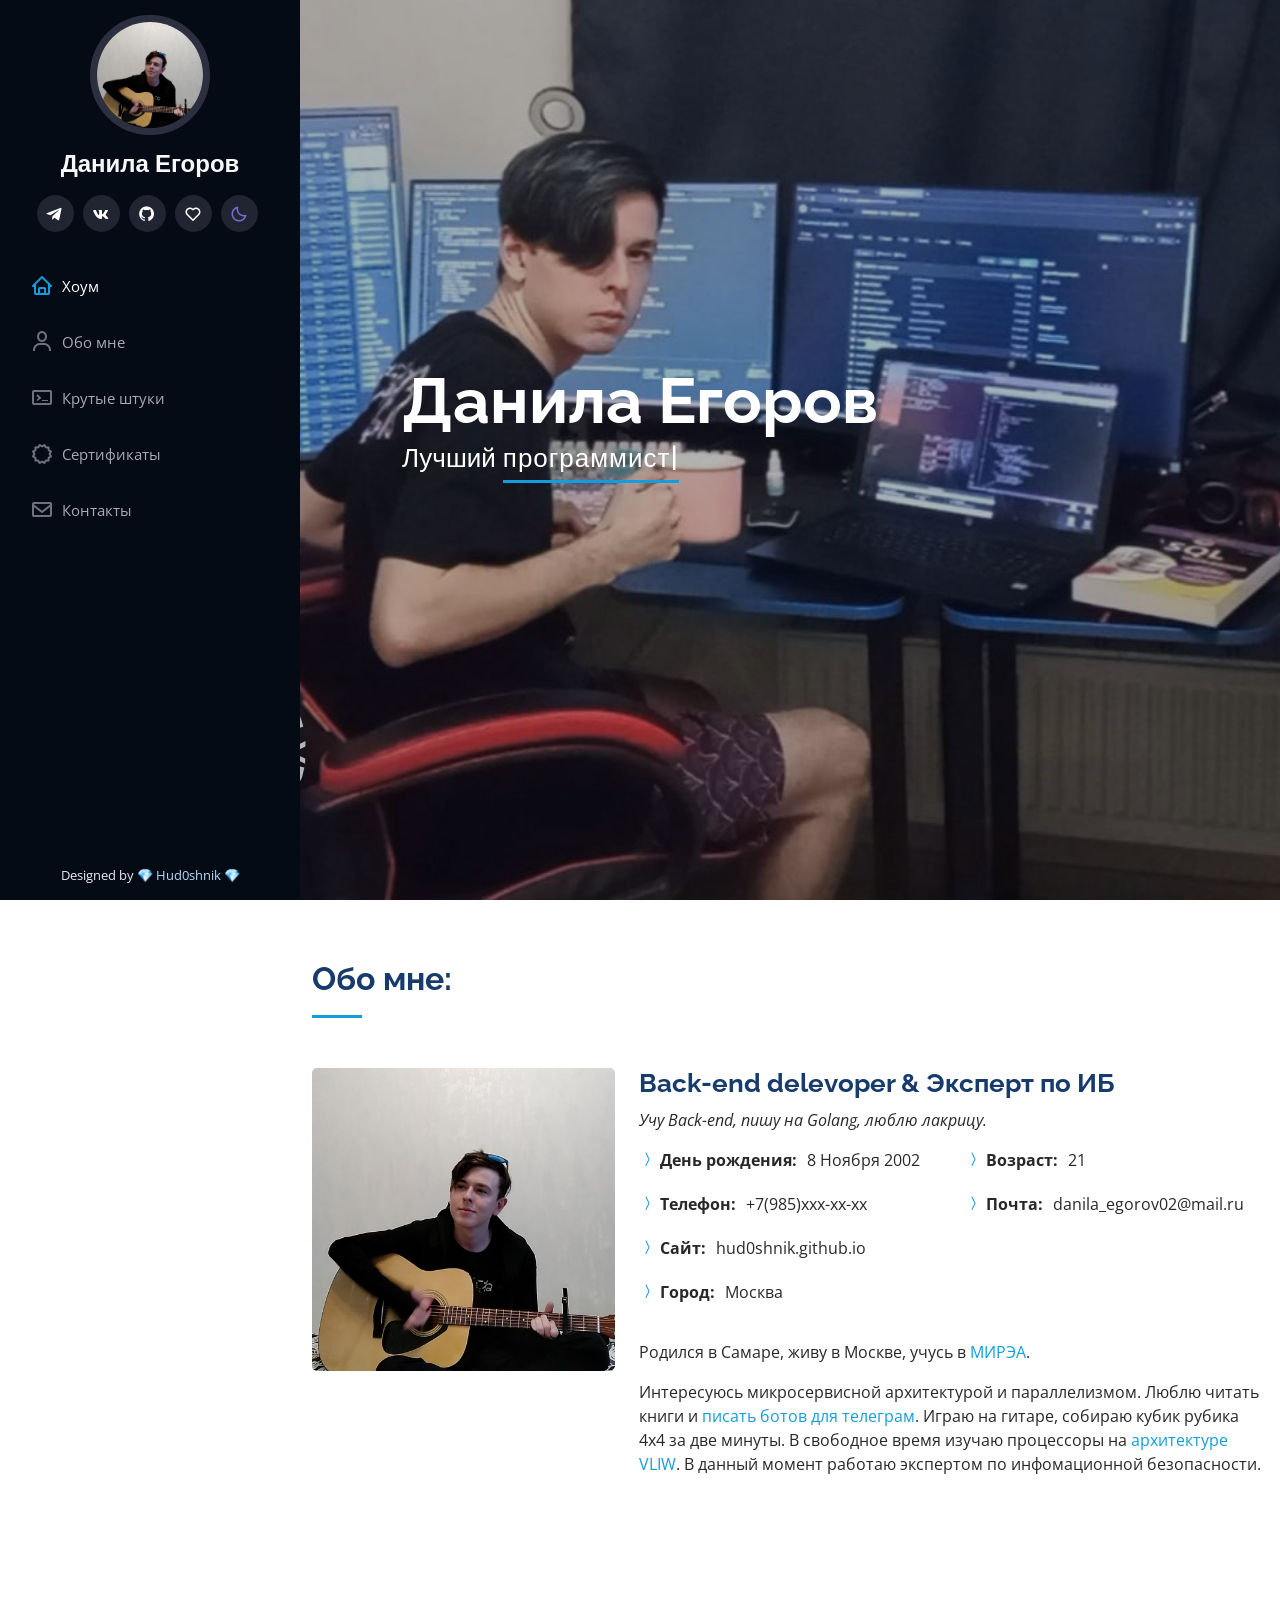
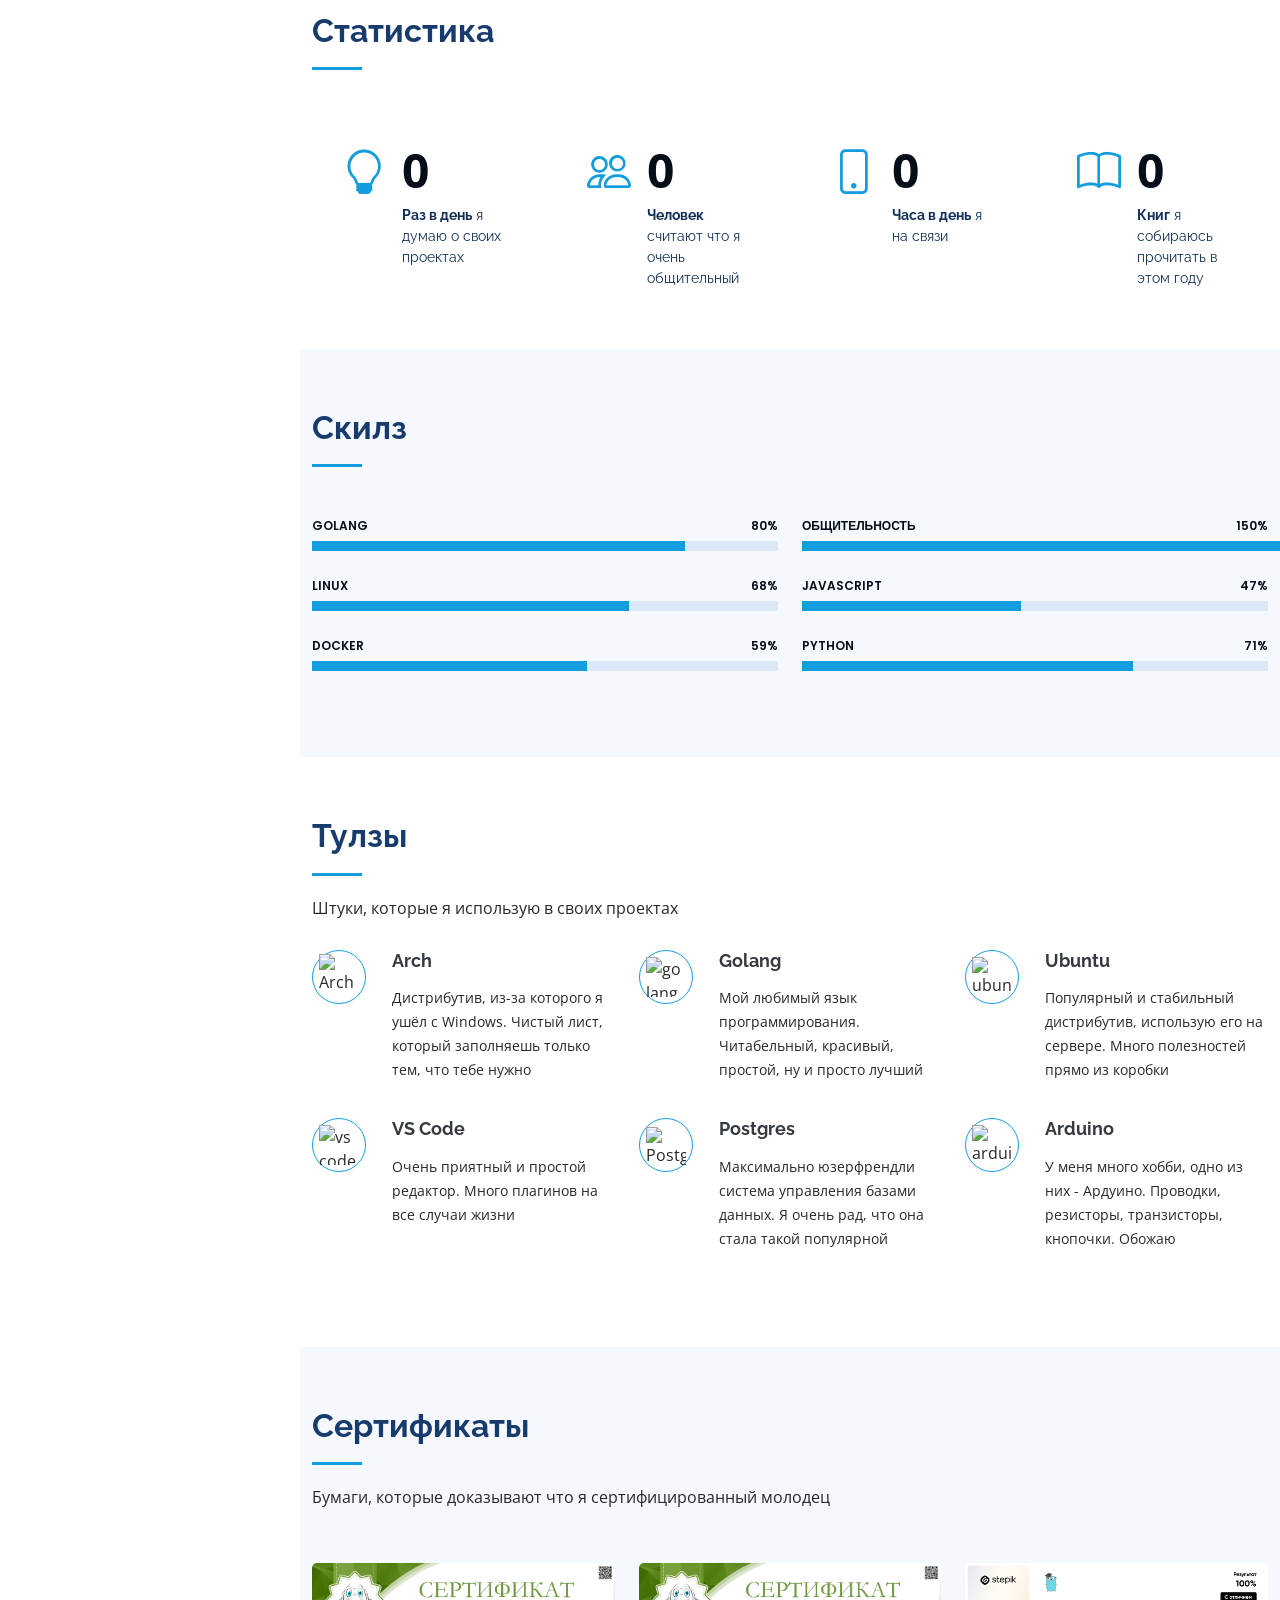
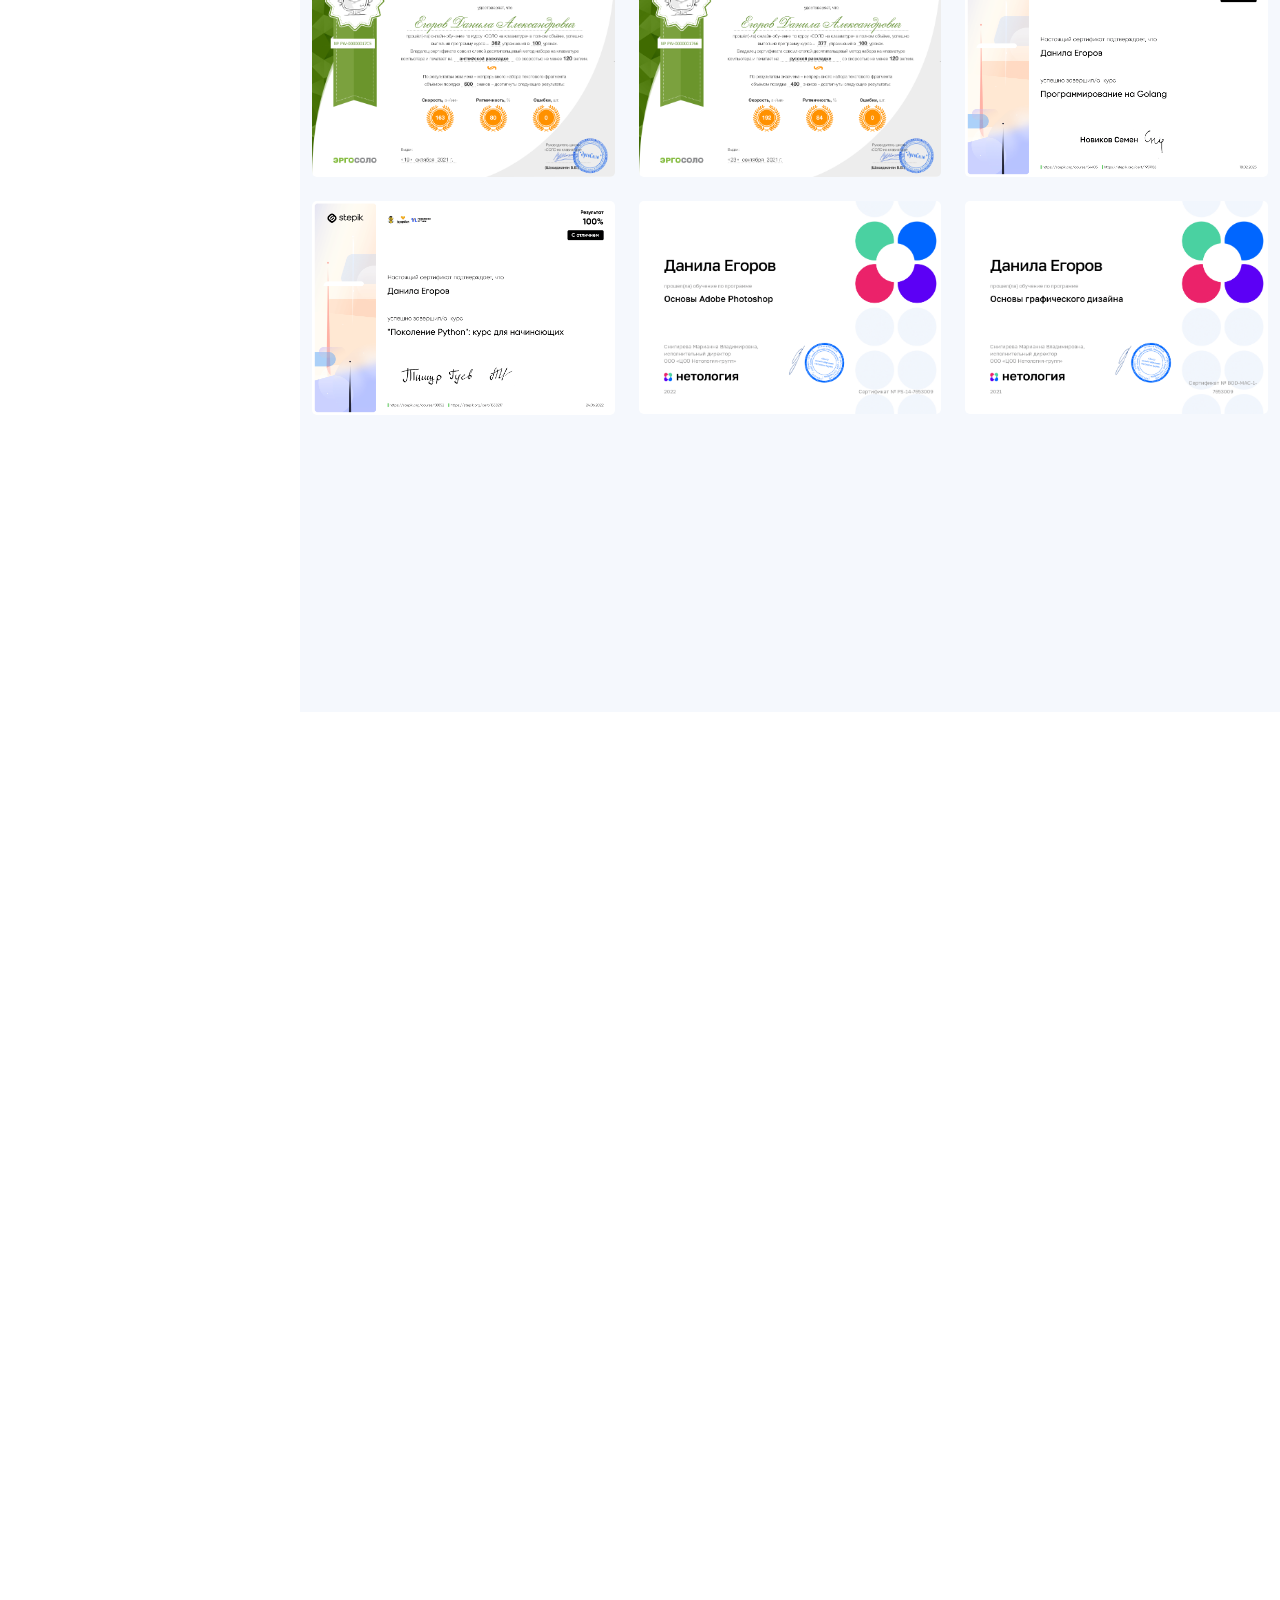
==== index.html @ b8393f49 "update index: minor fixes Актуализировал" ====
<!DOCTYPE html>
<html lang="ru">
   <head>
      <meta charset="utf-8">
      <title>Сайт Дани Егорова | 21 год принципиальности</title>
      <link href="https://fonts.googleapis.com/css?family=Open+Sans:300,300i,400,400i,600,600i,700,700i|Raleway:300,300i,400,400i,500,500i,600,600i,700,700i|Poppins:300,300i,400,400i,500,500i,600,600i,700,700i" rel="stylesheet">
      <meta name="keywords" content="Данила, Егоров, Даня, Personal Page, Portfolio, hudoshnik, hud0shnik, hud0shnik, Данечка, самый умный и красивый">
      <link href="files/extensions/bootstrap-icons/bootstrap-icons.css" rel="stylesheet">
      <link href="files/extensions/bootstrap/css/bootstrap.min.css" rel="stylesheet">
      <link href="files/extensions/boxicons/css/boxicons.min.css" rel="stylesheet">
      <meta content="width=device-width, initial-scale=1.0" name="viewport">
      <link href="files/extensions/aos/aos.css" rel="stylesheet">
      <link href="files/img/favicon-96x96.png" rel="icon">
      <link href="files/css/style.css" rel="stylesheet" id="theme_css">
   </head>
   <body>
      <!-- Кнопка навигации для телефонов -->
      <i class="bi bi-list mobile-nav-toggle d-xl-none"></i>
      <!-- Голова -->
      <header id="header">
         <div class="d-flex flex-column">
            <div class="profile">
               <img src="files/img/profile-img.jpg" alt="" class="img-fluid rounded-circle">
               <h1 class="text-light">Данила Егоров</h1>
               <div class="social-links mt-3 text-center">
                  <a data-aos="fade-in" href="https://t.me/hud0shnik"><i class="bx bxl-telegram" style="transform: translate(-2px)"></i></a>
                  <a data-aos="fade-in" href="https://vk.com/hud0shnik"><i class="bx bxl-vk" style="transform: translate(-1px)"></i></a>
                  <a data-aos="fade-in" href="https://github.com/hud0shnik"><i class="bx bxl-github" style="transform: translate(-1px)"></i></a>
                  <a data-aos="fade-in" href="things.html"><i class="bx bx-heart" style="transform: translate(-1px)"></i></a>
                  <a data-aos="fade-in" id="switch-button"><i class="bx bx-moon" style="transform: translate(-1px)"></i></a>
               </div>
            </div>
            <nav id="navbar" class="nav-menu navbar">
               <ul>
                  <li data-aos="fade-in"><a href="#me" class="nav-link scrollto active"><i class="bx bx-home"></i> <span>Хоум</span></a></li>
                  <li data-aos="fade-in"><a href="#about" class="nav-link scrollto"><i class="bx bx-user" ></i> <span>Обо мне</span></a></li>
                  <li data-aos="fade-in"><a href="#tools" class="nav-link scrollto"><i class="bx bx-terminal"></i> <span>Крутые штуки</span></a></li>
                  <li data-aos="fade-in"><a href="#papers" class="nav-link scrollto"><i class="bx bx-certification"></i> <span>Сертификаты</span></a></li>
                  <li data-aos="fade-in"><a href="#contact" class="nav-link scrollto"><i class="bx bx-envelope"></i> <span>Контакты</span></a></li>
               </ul>
            </nav>
         </div>
      </header>
      <!-- Главная красота сайта - Я -->
      <section id="me" class="d-flex flex-column justify-content-center align-items-center">
         <!-- Задизайненная в фигме крутилка -->
         <svg version="1.1" data-aos-delay="700" data-aos="fade-up" xmlns="http://www.w3.org/2000/svg" xmlns:xlink="http://www.w3.org/1999/xlink" x="0px" y="0px" viewBox="0 0 253 252" width="253" height="252" style="position: absolute;transform: translate(-450px,300px)">
            <g id="circle"> <path d="M216.016 142.568L216.491 139.727L236.533 143.075L237.709 136.037L240.202 136.453L237.381 153.339L234.888 152.923L236.058 145.916L216.016 142.568Z" fill="white"/> <path d="M216.016 142.568L215.03 142.403L214.865 143.389L215.851 143.554L216.016 142.568ZM216.491 139.727L216.655 138.741L215.669 138.576L215.504 139.562L216.491 139.727ZM236.533 143.075L236.368 144.061L237.354 144.226L237.519 143.24L236.533 143.075ZM237.709 136.037L237.873 135.05L236.887 134.885L236.722 135.872L237.709 136.037ZM240.202 136.453L241.188 136.618L241.353 135.632L240.367 135.467L240.202 136.453ZM237.381 153.339L237.217 154.325L238.203 154.49L238.368 153.504L237.381 153.339ZM234.888 152.923L233.902 152.758L233.737 153.744L234.723 153.909L234.888 152.923ZM236.058 145.916L237.045 146.08L237.209 145.094L236.223 144.929L236.058 145.916ZM217.002 142.733L217.477 139.892L215.504 139.562L215.03 142.403L217.002 142.733ZM216.326 140.713L236.368 144.061L236.698 142.089L216.655 138.741L216.326 140.713ZM237.519 143.24L238.695 136.201L236.722 135.872L235.547 142.91L237.519 143.24ZM237.544 137.023L240.037 137.439L240.367 135.467L237.873 135.05L237.544 137.023ZM239.216 136.288L236.395 153.174L238.368 153.504L241.188 136.618L239.216 136.288ZM237.546 152.353L235.053 151.936L234.723 153.909L237.217 154.325L237.546 152.353ZM235.874 153.087L237.045 146.08L235.072 145.751L233.902 152.758L235.874 153.087ZM236.223 144.929L216.181 141.581L215.851 143.554L235.894 146.902L236.223 144.929Z" fill="white"/> <path d="M209.085 165.027L216.674 164.963L219.887 156.496L214.24 151.444L215.273 148.721L233.557 165.209L232.637 167.633L208.03 167.809L209.085 165.027ZM226.744 165.123C226.927 165.123 227.254 165.133 227.726 165.153C228.197 165.172 228.679 165.195 229.171 165.222C229.675 165.276 230.062 165.309 230.332 165.32C229.971 165.069 229.603 164.804 229.23 164.526C228.869 164.274 228.541 164.025 228.248 163.776C227.947 163.548 227.691 163.348 227.482 163.178L221.94 158.302L219.374 165.063L226.744 165.123Z" fill="white"/> <path d="M209.085 165.027L209.077 164.027L208.393 164.032L208.151 164.672L209.085 165.027ZM216.674 164.963L216.682 165.963L217.366 165.957L217.609 165.318L216.674 164.963ZM219.887 156.496L220.822 156.851L221.066 156.209L220.554 155.751L219.887 156.496ZM214.24 151.444L213.305 151.089L213.062 151.731L213.573 152.189L214.24 151.444ZM215.273 148.721L215.943 147.979L214.857 146.999L214.339 148.367L215.273 148.721ZM233.557 165.209L234.492 165.564L234.734 164.925L234.227 164.467L233.557 165.209ZM232.637 167.633L232.644 168.633L233.329 168.628L233.572 167.988L232.637 167.633ZM208.03 167.809L207.095 167.454L206.576 168.819L208.037 168.809L208.03 167.809ZM226.744 165.123L226.736 166.123L226.74 166.123L226.744 165.123ZM227.726 165.153L227.767 164.153L227.766 164.153L227.726 165.153ZM229.171 165.222L229.278 164.228L229.252 164.225L229.226 164.223L229.171 165.222ZM230.332 165.32L230.291 166.319L233.722 166.46L230.903 164.499L230.332 165.32ZM229.23 164.526L229.828 163.724L229.815 163.714L229.801 163.705L229.23 164.526ZM228.248 163.776L228.894 163.013L228.873 162.996L228.852 162.98L228.248 163.776ZM227.482 163.178L226.822 163.929L226.836 163.941L226.85 163.953L227.482 163.178ZM221.94 158.302L222.6 157.551L221.517 156.598L221.005 157.947L221.94 158.302ZM219.374 165.063L218.439 164.709L217.929 166.052L219.366 166.063L219.374 165.063ZM209.094 166.027L216.682 165.963L216.665 163.963L209.077 164.027L209.094 166.027ZM217.609 165.318L220.822 156.851L218.952 156.141L215.739 164.608L217.609 165.318ZM220.554 155.751L214.907 150.699L213.573 152.189L219.22 157.241L220.554 155.751ZM215.175 151.799L216.208 149.076L214.339 148.367L213.305 151.089L215.175 151.799ZM214.604 149.464L232.887 165.952L234.227 164.467L215.943 147.979L214.604 149.464ZM232.622 164.855L231.702 167.278L233.572 167.988L234.492 165.564L232.622 164.855ZM232.63 166.633L208.022 166.809L208.037 168.809L232.644 168.633L232.63 166.633ZM208.964 168.164L210.02 165.381L208.151 164.672L207.095 167.454L208.964 168.164ZM226.74 166.123C226.902 166.123 227.212 166.132 227.685 166.152L227.766 164.153C227.296 164.134 226.951 164.123 226.748 164.123L226.74 166.123ZM227.685 166.152C228.152 166.171 228.629 166.194 229.116 166.221L229.226 164.223C228.729 164.196 228.243 164.173 227.767 164.153L227.685 166.152ZM229.064 166.216C229.574 166.271 229.987 166.307 230.291 166.319L230.373 164.321C230.137 164.311 229.776 164.281 229.278 164.228L229.064 166.216ZM230.903 164.499C230.551 164.255 230.193 163.996 229.828 163.724L228.632 165.327C229.014 165.612 229.39 165.883 229.761 166.141L230.903 164.499ZM229.801 163.705C229.462 163.469 229.16 163.238 228.894 163.013L227.602 164.54C227.923 164.811 228.276 165.08 228.659 165.347L229.801 163.705ZM228.852 162.98C228.557 162.756 228.312 162.564 228.115 162.403L226.85 163.953C227.071 164.133 227.336 164.34 227.644 164.573L228.852 162.98ZM228.143 162.427L222.6 157.551L221.279 159.053L226.822 163.929L228.143 162.427ZM221.005 157.947L218.439 164.709L220.309 165.418L222.875 158.657L221.005 157.947ZM219.366 166.063L226.736 166.122L226.752 164.123L219.382 164.064L219.366 166.063Z" fill="white"/> <path d="M197.786 183.581L199.652 180.672L214.983 178.226L205.232 171.972L206.787 169.548L226.019 181.884L224.464 184.308L215.144 178.33L219.022 192.792L217.259 195.54L213.269 181.195L197.786 183.581Z" fill="white"/> <path d="M197.786 183.581L196.944 183.041L195.747 184.907L197.938 184.569L197.786 183.581ZM199.652 180.672L199.494 179.684L199.052 179.755L198.81 180.132L199.652 180.672ZM214.983 178.226L215.14 179.214L217.73 178.801L215.523 177.385L214.983 178.226ZM205.232 171.972L204.39 171.432L203.851 172.274L204.692 172.814L205.232 171.972ZM206.787 169.548L207.327 168.706L206.485 168.166L205.945 169.008L206.787 169.548ZM226.019 181.884L226.861 182.424L227.4 181.582L226.559 181.042L226.019 181.884ZM224.464 184.308L223.924 185.149L224.766 185.689L225.306 184.848L224.464 184.308ZM215.144 178.33L215.684 177.488L213.509 176.093L214.178 178.589L215.144 178.33ZM219.022 192.792L219.863 193.332L220.102 192.96L219.987 192.533L219.022 192.792ZM217.259 195.54L216.296 195.808L216.895 197.96L218.101 196.08L217.259 195.54ZM213.269 181.195L214.232 180.927L213.994 180.071L213.116 180.206L213.269 181.195ZM198.627 184.121L200.493 181.212L198.81 180.132L196.944 183.041L198.627 184.121ZM199.809 181.659L215.14 179.214L214.825 177.239L199.494 179.684L199.809 181.659ZM215.523 177.385L205.772 171.13L204.692 172.814L214.443 179.068L215.523 177.385ZM206.074 172.512L207.629 170.088L205.945 169.008L204.39 171.432L206.074 172.512ZM206.247 170.389L225.479 182.725L226.559 181.042L207.327 168.706L206.247 170.389ZM225.177 181.344L223.622 183.768L225.306 184.848L226.861 182.424L225.177 181.344ZM225.004 183.466L215.684 177.488L214.604 179.172L223.924 185.149L225.004 183.466ZM214.178 178.589L218.056 193.051L219.987 192.533L216.11 178.071L214.178 178.589ZM218.18 192.252L216.418 195L218.101 196.08L219.863 193.332L218.18 192.252ZM218.223 195.272L214.232 180.927L212.305 181.463L216.296 195.808L218.223 195.272ZM213.116 180.206L197.633 182.593L197.938 184.569L213.421 182.183L213.116 180.206Z" fill="white"/> <path d="M200.708 197.407L214.79 199.299L212.478 201.511L198.511 199.555L206.168 207.553L204.18 209.456L196.523 201.458L197.869 215.497L195.558 217.71L194.304 203.582L179.55 201.405L181.931 199.125L196.391 201.319L188.38 192.951L190.368 191.048L198.378 199.416L196.84 184.852L199.221 182.573L200.708 197.407Z" fill="white"/> <path d="M200.708 197.407L199.713 197.507L199.792 198.293L200.575 198.398L200.708 197.407ZM214.79 199.299L215.481 200.021L216.982 198.584L214.923 198.307L214.79 199.299ZM212.478 201.511L212.34 202.502L212.82 202.569L213.17 202.234L212.478 201.511ZM198.511 199.555L198.65 198.564L195.796 198.165L197.789 200.246L198.511 199.555ZM206.168 207.553L206.859 208.275L207.582 207.583L206.89 206.861L206.168 207.553ZM204.18 209.456L203.458 210.147L204.149 210.87L204.871 210.178L204.18 209.456ZM196.523 201.458L197.246 200.766L195.253 198.685L195.528 201.553L196.523 201.458ZM197.869 215.497L198.561 216.219L198.911 215.884L198.865 215.401L197.869 215.497ZM195.558 217.71L194.562 217.798L194.746 219.872L196.249 218.432L195.558 217.71ZM194.304 203.582L195.3 203.494L195.231 202.708L194.45 202.593L194.304 203.582ZM179.55 201.405L178.858 200.682L177.382 202.095L179.404 202.394L179.55 201.405ZM181.931 199.125L182.081 198.137L181.595 198.063L181.239 198.403L181.931 199.125ZM196.391 201.319L196.241 202.308L199.143 202.748L197.113 200.628L196.391 201.319ZM188.38 192.951L187.688 192.229L186.966 192.921L187.658 193.643L188.38 192.951ZM190.368 191.048L191.09 190.357L190.399 189.634L189.676 190.326L190.368 191.048ZM198.378 199.416L197.656 200.108L199.68 202.222L199.373 199.311L198.378 199.416ZM196.84 184.852L196.149 184.13L195.794 184.469L195.846 184.957L196.84 184.852ZM199.221 182.573L200.216 182.473L200.011 180.432L198.529 181.851L199.221 182.573ZM200.575 198.398L214.657 200.29L214.923 198.307L200.841 196.416L200.575 198.398ZM214.098 198.576L211.787 200.789L213.17 202.234L215.481 200.021L214.098 198.576ZM212.617 200.521L198.65 198.564L198.373 200.545L212.34 202.502L212.617 200.521ZM197.789 200.246L205.445 208.244L206.89 206.861L199.234 198.863L197.789 200.246ZM205.476 206.83L203.488 208.733L204.871 210.178L206.859 208.275L205.476 206.83ZM204.902 208.764L197.246 200.766L195.801 202.149L203.458 210.147L204.902 208.764ZM195.528 201.553L196.874 215.592L198.865 215.401L197.519 201.362L195.528 201.553ZM197.178 214.774L194.866 216.987L196.249 218.432L198.561 216.219L197.178 214.774ZM196.554 217.621L195.3 203.494L193.308 203.671L194.562 217.798L196.554 217.621ZM194.45 202.593L179.696 200.415L179.404 202.394L194.158 204.571L194.45 202.593ZM180.241 202.127L182.622 199.848L181.239 198.403L178.858 200.682L180.241 202.127ZM181.781 200.114L196.241 202.308L196.541 200.33L182.081 198.137L181.781 200.114ZM197.113 200.628L189.102 192.26L187.658 193.643L195.668 202.011L197.113 200.628ZM189.071 193.674L191.059 191.771L189.676 190.326L187.688 192.229L189.071 193.674ZM189.646 191.74L197.656 200.108L199.101 198.724L191.09 190.357L189.646 191.74ZM199.373 199.311L197.835 184.747L195.846 184.957L197.384 199.521L199.373 199.311ZM197.532 185.575L199.913 183.295L198.529 181.851L196.149 184.13L197.532 185.575ZM198.226 182.673L199.713 197.507L201.703 197.307L200.216 182.473L198.226 182.673Z" fill="white"/> <path d="M166.421 208.412L177.414 201.918L189.035 221.59L178.042 228.084L176.757 225.908L185.27 220.878L181.641 214.734L173.623 219.471L172.353 217.322L180.371 212.585L176.221 205.56L167.707 210.589L166.421 208.412Z" fill="white"/> <path d="M166.421 208.412L165.913 207.551L165.052 208.06L165.56 208.921L166.421 208.412ZM177.414 201.918L178.275 201.41L177.767 200.549L176.906 201.057L177.414 201.918ZM189.035 221.59L189.544 222.451L190.405 221.943L189.896 221.082L189.035 221.59ZM178.042 228.084L177.181 228.593L177.69 229.454L178.551 228.945L178.042 228.084ZM176.757 225.908L176.248 225.047L175.387 225.555L175.896 226.416L176.757 225.908ZM185.27 220.878L185.779 221.739L186.64 221.231L186.131 220.37L185.27 220.878ZM181.641 214.734L182.501 214.226L181.993 213.365L181.132 213.873L181.641 214.734ZM173.623 219.471L172.762 219.979L173.271 220.84L174.132 220.332L173.623 219.471ZM172.353 217.322L171.845 216.461L170.984 216.969L171.492 217.83L172.353 217.322ZM180.371 212.585L180.88 213.446L181.741 212.938L181.232 212.077L180.371 212.585ZM176.221 205.56L177.082 205.051L176.573 204.19L175.712 204.699L176.221 205.56ZM167.707 210.589L166.846 211.098L167.355 211.959L168.216 211.45L167.707 210.589ZM166.93 209.273L177.923 202.779L176.906 201.057L165.913 207.551L166.93 209.273ZM176.553 202.427L188.174 222.099L189.896 221.082L178.275 201.41L176.553 202.427ZM188.527 220.729L177.534 227.223L178.551 228.945L189.544 222.451L188.527 220.729ZM178.903 227.576L177.618 225.399L175.896 226.416L177.181 228.593L178.903 227.576ZM177.265 226.769L185.779 221.739L184.761 220.017L176.248 225.047L177.265 226.769ZM186.131 220.37L182.501 214.226L180.78 215.243L184.409 221.387L186.131 220.37ZM181.132 213.873L173.114 218.61L174.132 220.332L182.149 215.595L181.132 213.873ZM174.484 218.962L173.214 216.813L171.492 217.83L172.762 219.979L174.484 218.962ZM172.862 218.183L180.88 213.446L179.862 211.724L171.845 216.461L172.862 218.183ZM181.232 212.077L177.082 205.051L175.36 206.068L179.51 213.094L181.232 212.077ZM175.712 204.699L167.199 209.728L168.216 211.45L176.729 206.421L175.712 204.699ZM168.568 210.08L167.282 207.904L165.56 208.921L166.846 211.098L168.568 210.08Z" fill="white"/> <path d="M152.078 223.572L155.395 212.906L158.645 212.052L154.993 223.335C155.848 223.397 156.688 223.574 157.515 223.864C158.32 224.159 159.048 224.663 159.698 225.374C160.348 226.086 160.844 227.091 161.186 228.391C161.712 230.392 161.422 232.101 160.317 233.516C159.216 234.953 157.294 236.032 154.55 236.753L148.36 238.38L142.552 216.283L145.337 215.55L147.745 224.711L152.078 223.572ZM153.862 234.386C155.038 234.077 155.993 233.682 156.727 233.203C157.461 232.723 157.969 232.137 158.25 231.446C158.511 230.76 158.519 229.952 158.275 229.024C157.917 227.662 157.187 226.729 156.084 226.225C154.981 225.721 153.48 225.718 151.582 226.217L148.363 227.063L150.519 235.265L153.862 234.386Z" fill="white"/> <path d="M152.078 223.572L152.332 224.539L152.868 224.398L153.033 223.869L152.078 223.572ZM155.395 212.906L155.141 211.939L154.605 212.08L154.44 212.609L155.395 212.906ZM158.645 212.052L159.596 212.36L160.159 210.62L158.391 211.085L158.645 212.052ZM154.993 223.335L154.042 223.027L153.649 224.24L154.921 224.333L154.993 223.335ZM157.515 223.864L157.859 222.925L157.846 222.92L157.515 223.864ZM159.698 225.374L160.436 224.699L160.436 224.699L159.698 225.374ZM160.317 233.516L159.528 232.901L159.523 232.908L160.317 233.516ZM148.36 238.38L147.393 238.634L147.647 239.601L148.614 239.347L148.36 238.38ZM142.552 216.283L142.297 215.315L141.33 215.57L141.584 216.537L142.552 216.283ZM145.337 215.55L146.304 215.296L146.05 214.329L145.083 214.583L145.337 215.55ZM147.745 224.711L146.778 224.965L147.032 225.933L147.999 225.678L147.745 224.711ZM156.727 233.203L156.18 232.366L156.18 232.366L156.727 233.203ZM158.25 231.446L159.177 231.823L159.181 231.812L159.185 231.801L158.25 231.446ZM148.363 227.063L148.109 226.096L147.142 226.35L147.396 227.318L148.363 227.063ZM150.519 235.265L149.552 235.519L149.806 236.486L150.773 236.232L150.519 235.265ZM153.033 223.869L156.35 213.203L154.44 212.609L151.123 223.275L153.033 223.869ZM155.65 213.874L158.899 213.019L158.391 211.085L155.141 211.939L155.65 213.874ZM157.693 211.744L154.042 223.027L155.945 223.643L159.596 212.36L157.693 211.744ZM154.921 224.333C155.685 224.388 156.439 224.546 157.183 224.807L157.846 222.92C156.938 222.601 156.011 222.407 155.066 222.338L154.921 224.333ZM157.17 224.802C157.807 225.036 158.405 225.441 158.96 226.049L160.436 224.699C159.692 223.884 158.833 223.282 157.859 222.925L157.17 224.802ZM158.96 226.049C159.467 226.603 159.903 227.444 160.219 228.645L162.153 228.137C161.786 226.739 161.23 225.568 160.436 224.699L158.96 226.049ZM160.219 228.645C160.679 230.397 160.411 231.771 159.529 232.901L161.105 234.132C162.434 232.431 162.745 230.388 162.153 228.137L160.219 228.645ZM159.523 232.908C158.615 234.093 156.939 235.091 154.296 235.786L154.804 237.72C157.649 236.972 159.817 235.812 161.11 234.125L159.523 232.908ZM154.296 235.786L148.106 237.413L148.614 239.347L154.804 237.72L154.296 235.786ZM149.327 238.126L143.519 216.028L141.584 216.537L147.393 238.634L149.327 238.126ZM142.806 217.25L145.591 216.518L145.083 214.583L142.297 215.315L142.806 217.25ZM144.37 215.805L146.778 224.965L148.712 224.457L146.304 215.296L144.37 215.805ZM147.999 225.678L152.332 224.539L151.824 222.605L147.491 223.744L147.999 225.678ZM154.116 235.353C155.359 235.027 156.422 234.596 157.274 234.04L156.18 232.366C155.563 232.769 154.717 233.127 153.607 233.419L154.116 235.353ZM157.274 234.04C158.148 233.469 158.806 232.734 159.177 231.823L157.324 231.069C157.132 231.541 156.774 231.977 156.18 232.366L157.274 234.04ZM159.185 231.801C159.54 230.868 159.523 229.838 159.243 228.77L157.308 229.278C157.516 230.067 157.482 230.651 157.316 231.09L159.185 231.801ZM159.243 228.77C158.822 227.17 157.921 225.965 156.5 225.315L155.668 227.134C156.453 227.493 157.013 228.154 157.308 229.278L159.243 228.77ZM156.5 225.315C155.091 224.672 153.321 224.726 151.328 225.25L151.836 227.184C153.64 226.71 154.87 226.77 155.668 227.134L156.5 225.315ZM151.328 225.25L148.109 226.096L148.618 228.03L151.836 227.184L151.328 225.25ZM147.396 227.318L149.552 235.519L151.486 235.01L149.33 226.809L147.396 227.318ZM150.773 236.232L154.116 235.353L153.607 233.419L150.265 234.298L150.773 236.232Z" fill="white"/> <path d="M120.099 223.861C120.828 222.368 121.56 221.121 122.296 220.119C123.009 219.138 123.843 218.406 124.797 217.923C125.75 217.462 126.952 217.253 128.402 217.298C128.999 217.317 129.562 217.377 130.093 217.479C130.602 217.58 131.067 217.711 131.489 217.874L131.401 220.721C130.981 220.515 130.527 220.341 130.041 220.198C129.554 220.077 129.044 220.007 128.511 219.991C127.722 219.967 127.047 220.052 126.486 220.249C125.903 220.465 125.39 220.823 124.948 221.322C124.484 221.819 124.047 222.489 123.637 223.33L131.908 240.586L128.742 240.488L122.765 227.721C122.684 227.569 122.605 227.385 122.526 227.17C122.447 226.975 122.368 226.77 122.289 226.554C122.189 226.337 122.11 226.132 122.052 225.938L121.924 225.934C121.855 226.082 121.786 226.25 121.716 226.44C121.624 226.651 121.543 226.851 121.474 227.041C121.382 227.252 121.301 227.431 121.233 227.578L115.34 240.074L112.302 239.98L120.099 223.861Z" fill="white"/> <path d="M120.099 223.861L119.2 223.422L119.199 223.426L120.099 223.861ZM122.296 220.119L123.102 220.711L123.104 220.707L122.296 220.119ZM124.797 217.923L124.361 217.023L124.353 217.027L124.345 217.031L124.797 217.923ZM130.093 217.479L130.288 216.498L130.281 216.496L130.093 217.479ZM131.489 217.874L132.489 217.905L132.511 217.196L131.849 216.941L131.489 217.874ZM131.401 220.721L130.963 221.619L132.353 222.297L132.401 220.751L131.401 220.721ZM130.041 220.198L130.323 219.239L130.303 219.233L130.283 219.228L130.041 220.198ZM126.486 220.249L126.156 219.305L126.146 219.308L126.137 219.311L126.486 220.249ZM124.948 221.322L125.68 222.003L125.688 221.994L125.696 221.985L124.948 221.322ZM123.637 223.33L122.738 222.892L122.526 223.326L122.735 223.762L123.637 223.33ZM131.908 240.586L131.877 241.585L133.521 241.636L132.81 240.153L131.908 240.586ZM128.742 240.488L127.836 240.912L128.097 241.468L128.711 241.487L128.742 240.488ZM122.765 227.721L123.671 227.297L123.66 227.274L123.648 227.252L122.765 227.721ZM122.526 227.17L123.466 226.827L123.459 226.809L123.452 226.792L122.526 227.17ZM122.289 226.554L123.228 226.211L123.214 226.172L123.197 226.135L122.289 226.554ZM122.052 225.938L123.01 225.652L122.803 224.961L122.083 224.939L122.052 225.938ZM121.924 225.934L121.955 224.935L121.296 224.915L121.017 225.512L121.924 225.934ZM121.716 226.44L122.633 226.84L122.645 226.813L122.655 226.786L121.716 226.44ZM121.474 227.041L122.39 227.441L122.402 227.414L122.412 227.386L121.474 227.041ZM121.233 227.578L122.137 228.004L122.139 228L121.233 227.578ZM115.34 240.074L115.309 241.073L115.965 241.094L116.245 240.5L115.34 240.074ZM112.302 239.98L111.402 239.545L110.73 240.932L112.271 240.98L112.302 239.98ZM120.998 224.3C121.709 222.844 122.411 221.652 123.102 220.711L121.489 219.527C120.709 220.59 119.948 221.892 119.2 223.422L120.998 224.3ZM123.104 220.707C123.737 219.837 124.454 219.218 125.248 218.816L124.345 217.031C123.231 217.595 122.281 218.439 121.487 219.531L123.104 220.707ZM125.232 218.823C125.997 218.453 127.025 218.256 128.371 218.298L128.432 216.299C126.878 216.251 125.503 216.47 124.361 217.023L125.232 218.823ZM128.371 218.298C128.92 218.315 129.431 218.37 129.904 218.461L130.281 216.496C129.694 216.384 129.077 216.319 128.432 216.299L128.371 218.298ZM129.898 218.459C130.359 218.551 130.769 218.668 131.13 218.807L131.849 216.941C131.366 216.755 130.845 216.608 130.288 216.498L129.898 218.459ZM130.49 217.843L130.402 220.69L132.401 220.751L132.489 217.905L130.49 217.843ZM131.84 219.822C131.365 219.59 130.859 219.396 130.323 219.239L129.759 221.158C130.196 221.286 130.597 221.441 130.963 221.619L131.84 219.822ZM130.283 219.228C129.723 219.088 129.141 219.01 128.541 218.991L128.48 220.99C128.946 221.005 129.385 221.065 129.798 221.168L130.283 219.228ZM128.541 218.991C127.668 218.964 126.864 219.057 126.156 219.305L126.816 221.193C127.23 221.048 127.775 220.969 128.48 220.99L128.541 218.991ZM126.137 219.311C125.39 219.589 124.743 220.046 124.2 220.658L125.696 221.985C126.037 221.6 126.416 221.341 126.834 221.186L126.137 219.311ZM124.216 220.64C123.665 221.232 123.177 221.993 122.738 222.892L124.536 223.768C124.918 222.985 125.303 222.407 125.68 222.003L124.216 220.64ZM122.735 223.762L131.007 241.018L132.81 240.153L124.539 222.898L122.735 223.762ZM131.939 239.586L128.773 239.488L128.711 241.487L131.877 241.585L131.939 239.586ZM129.648 240.064L123.671 227.297L121.859 228.145L127.836 240.912L129.648 240.064ZM123.648 227.252C123.595 227.152 123.533 227.013 123.466 226.827L121.587 227.512C121.676 227.758 121.774 227.987 121.882 228.19L123.648 227.252ZM123.452 226.792C123.378 226.61 123.303 226.417 123.228 226.211L121.349 226.897C121.432 227.123 121.516 227.34 121.6 227.547L123.452 226.792ZM123.197 226.135C123.113 225.954 123.052 225.793 123.01 225.652L121.094 226.225C121.168 226.472 121.265 226.721 121.381 226.973L123.197 226.135ZM122.083 224.939L121.955 224.935L121.893 226.934L122.021 226.938L122.083 224.939ZM121.017 225.512C120.935 225.69 120.855 225.885 120.778 226.095L122.655 226.786C122.717 226.616 122.776 226.473 122.83 226.357L121.017 225.512ZM120.8 226.04C120.701 226.267 120.613 226.485 120.535 226.696L122.412 227.386C122.474 227.217 122.548 227.035 122.633 226.84L120.8 226.04ZM120.557 226.641C120.467 226.847 120.39 227.018 120.326 227.156L122.139 228C122.212 227.843 122.296 227.656 122.39 227.441L120.557 226.641ZM120.328 227.151L114.436 239.647L116.245 240.5L122.137 228.004L120.328 227.151ZM115.371 239.074L112.333 238.981L112.271 240.98L115.309 241.073L115.371 239.074ZM113.202 240.416L120.999 224.297L119.199 223.426L111.402 239.545L113.202 240.416Z" fill="white"/> <path d="M99.9496 237.365C98.1028 236.924 96.599 236.379 95.4381 235.729C94.2565 235.074 93.451 234.268 93.0216 233.31C92.5714 232.348 92.5072 231.192 92.8291 229.843C93.0371 228.971 93.3888 228.233 93.8842 227.627C94.3539 227.038 94.9648 226.591 95.7171 226.288C96.4436 226.001 97.2831 225.883 98.2358 225.935L98.2729 225.78C97.3738 225.411 96.5978 224.941 95.9448 224.369C95.2711 223.791 94.803 223.087 94.5406 222.257C94.2781 221.427 94.2855 220.431 94.5628 219.269C94.8847 217.92 95.4708 216.842 96.321 216.036C97.1664 215.251 98.2295 214.748 99.5104 214.527C100.766 214.323 102.192 214.411 103.79 214.792L111.603 216.656L106.299 238.88L99.9496 237.365ZM101.647 227.769C99.7382 227.314 98.3591 227.302 97.51 227.736C96.6559 228.19 96.0853 229.019 95.7981 230.222C95.506 231.447 95.7338 232.422 96.4815 233.149C97.2035 233.892 98.5087 234.488 100.397 234.939L104.07 235.815L105.756 228.75L101.647 227.769ZM106.313 226.415L108.237 218.353L103.755 217.284C101.783 216.813 100.322 216.871 99.3711 217.455C98.4201 218.04 97.796 218.954 97.4989 220.2C97.3108 220.988 97.3238 221.715 97.5379 222.38C97.7312 223.04 98.1954 223.623 98.9304 224.127C99.6397 224.647 100.679 225.071 102.049 225.398L106.313 226.415Z" fill="white"/> <path d="M95.4381 235.729L95.9266 234.857L95.9228 234.855L95.4381 235.729ZM93.0216 233.31L93.9341 232.901L93.9308 232.894L93.9274 232.887L93.0216 233.31ZM93.8842 227.627L94.6582 228.261L94.6664 228.25L93.8842 227.627ZM95.7171 226.288L95.3494 225.358L95.3434 225.361L95.7171 226.288ZM98.2358 225.935L98.1814 226.934L99.0148 226.979L99.2085 226.167L98.2358 225.935ZM98.2729 225.78L99.2456 226.012L99.4444 225.179L98.6518 224.854L98.2729 225.78ZM95.9448 224.369L96.6041 223.617L96.5956 223.609L95.9448 224.369ZM94.5406 222.257L93.5871 222.558L93.5871 222.558L94.5406 222.257ZM96.321 216.036L95.6404 215.304L95.6331 215.311L96.321 216.036ZM99.5104 214.527L99.3492 213.541L99.3406 213.542L99.5104 214.527ZM111.603 216.656L112.575 216.888L112.807 215.916L111.835 215.684L111.603 216.656ZM106.299 238.88L106.067 239.853L107.04 240.085L107.272 239.112L106.299 238.88ZM97.51 227.736L97.0554 226.845L97.0479 226.849L97.0405 226.853L97.51 227.736ZM96.4815 233.149L97.1984 232.452L97.1886 232.442L97.1785 232.432L96.4815 233.149ZM104.07 235.815L103.838 236.788L104.81 237.02L105.043 236.047L104.07 235.815ZM105.756 228.75L106.729 228.982L106.961 228.009L105.988 227.777L105.756 228.75ZM106.313 226.415L106.081 227.388L107.054 227.62L107.286 226.647L106.313 226.415ZM108.237 218.353L109.209 218.586L109.441 217.613L108.469 217.381L108.237 218.353ZM99.3711 217.455L98.8474 216.603L98.8474 216.603L99.3711 217.455ZM97.5379 222.38L98.4976 222.099L98.4938 222.086L98.4898 222.074L97.5379 222.38ZM98.9304 224.127L99.5218 223.321L99.5092 223.311L99.4962 223.302L98.9304 224.127ZM100.182 236.392C98.3898 235.965 96.9808 235.447 95.9266 234.857L94.9496 236.602C96.2171 237.311 97.8159 237.884 99.7175 238.338L100.182 236.392ZM95.9228 234.855C94.8758 234.274 94.2525 233.611 93.9341 232.901L92.1091 233.719C92.6495 234.925 93.6372 235.875 94.9534 236.604L95.9228 234.855ZM93.9274 232.887C93.5987 232.184 93.5163 231.272 93.8018 230.075L91.8564 229.611C91.4982 231.112 91.5441 232.511 92.1157 233.734L93.9274 232.887ZM93.8018 230.075C93.9798 229.329 94.2714 228.733 94.6581 228.261L93.1102 226.994C92.5061 227.733 92.0944 228.614 91.8564 229.611L93.8018 230.075ZM94.6664 228.25C95.0204 227.806 95.4862 227.459 96.0907 227.216L95.3434 225.361C94.4435 225.723 93.6874 226.269 93.102 227.004L94.6664 228.25ZM96.0847 227.218C96.6508 226.994 97.3416 226.888 98.1814 226.934L98.2901 224.937C97.2247 224.879 96.2363 225.008 95.3494 225.358L96.0847 227.218ZM99.2085 226.167L99.2456 226.012L97.3002 225.547L97.2631 225.703L99.2085 226.167ZM98.6518 224.854C97.843 224.523 97.1646 224.108 96.6041 223.617L95.2855 225.121C96.031 225.774 96.9046 226.3 97.8941 226.705L98.6518 224.854ZM96.5956 223.609C96.0607 223.151 95.6992 222.605 95.4941 221.956L93.5871 222.558C93.9069 223.57 94.4815 224.431 95.294 225.128L96.5956 223.609ZM95.4941 221.956C95.3029 221.351 95.2853 220.549 95.5355 219.501L93.5901 219.037C93.2858 220.312 93.2533 221.503 93.5871 222.558L95.4941 221.956ZM95.5355 219.501C95.8207 218.305 96.3236 217.412 97.009 216.762L95.6331 215.311C94.6179 216.273 93.9486 217.534 93.5901 219.037L95.5355 219.501ZM97.0016 216.769C97.6874 216.132 98.5655 215.705 99.6802 215.513L99.3406 213.542C97.8935 213.791 96.6454 214.37 95.6405 215.304L97.0016 216.769ZM99.6715 215.514C100.764 215.336 102.053 215.406 103.558 215.765L104.022 213.819C102.331 213.416 100.767 213.309 99.3492 213.541L99.6715 215.514ZM103.558 215.765L111.37 217.629L111.835 215.684L104.022 213.819L103.558 215.765ZM110.63 216.424L105.327 238.648L107.272 239.112L112.575 216.888L110.63 216.424ZM106.531 237.908L100.182 236.392L99.7175 238.338L106.067 239.853L106.531 237.908ZM101.879 226.796C99.944 226.335 98.2489 226.236 97.0554 226.845L97.9646 228.627C98.4693 228.369 99.5324 228.293 101.415 228.742L101.879 226.796ZM97.0405 226.853C95.8662 227.477 95.1593 228.591 94.8254 229.99L96.7708 230.455C97.0113 229.447 97.4457 228.903 97.9795 228.619L97.0405 226.853ZM94.8254 229.99C94.4713 231.474 94.7282 232.839 95.7845 233.866L97.1785 232.432C96.7393 232.005 96.5406 231.419 96.7708 230.455L94.8254 229.99ZM95.7646 233.846C96.691 234.799 98.229 235.449 100.165 235.911L100.629 233.966C98.7884 233.527 97.716 232.984 97.1984 232.452L95.7646 233.846ZM100.165 235.911L103.838 236.788L104.302 234.842L100.629 233.966L100.165 235.911ZM105.043 236.047L106.729 228.982L104.783 228.517L103.097 235.583L105.043 236.047ZM105.988 227.777L101.879 226.796L101.415 228.742L105.524 229.722L105.988 227.777ZM107.286 226.647L109.209 218.586L107.264 218.121L105.34 226.183L107.286 226.647ZM108.469 217.381L103.987 216.311L103.522 218.257L108.005 219.326L108.469 217.381ZM103.987 216.311C101.949 215.825 100.15 215.803 98.8474 216.603L99.8947 218.307C100.494 217.938 101.618 217.802 103.522 218.257L103.987 216.311ZM98.8474 216.603C97.6369 217.347 96.8751 218.505 96.5262 219.967L98.4716 220.432C98.717 219.403 99.2033 218.732 99.8947 218.307L98.8474 216.603ZM96.5262 219.967C96.3025 220.905 96.3073 221.821 96.586 222.687L98.4898 222.074C98.3402 221.609 98.319 221.071 98.4716 220.432L96.5262 219.967ZM96.5782 222.661C96.8534 223.601 97.4966 224.356 98.3646 224.952L99.4962 223.302C98.8943 222.889 98.6091 222.48 98.4976 222.099L96.5782 222.661ZM98.3391 224.933C99.201 225.566 100.386 226.029 101.817 226.37L102.281 224.425C100.972 224.113 100.078 223.729 99.5218 223.321L98.3391 224.933ZM101.817 226.37L106.081 227.388L106.545 225.442L102.281 224.425L101.817 226.37Z" fill="white"/> <path d="M78.326 204.555L80.9117 205.823L71.9639 224.067L78.457 227.252C79.1077 226.264 79.7963 225.224 80.5225 224.13C81.2394 223.056 81.9611 221.996 82.6878 220.951C83.3952 219.896 84.0698 218.908 84.7116 217.987C85.3533 217.067 85.9339 216.27 86.4535 215.598C87.3319 214.437 88.1738 213.496 88.9793 212.774C89.7847 212.052 90.6066 211.612 91.445 211.453C92.2642 211.284 93.1623 211.44 94.1391 211.919C94.4647 212.078 94.7811 212.281 95.0883 212.527C95.3857 212.744 95.6355 212.961 95.8375 213.179L94.7807 215.334C94.6169 215.135 94.4198 214.931 94.1892 214.723C93.9492 214.534 93.676 214.365 93.3696 214.214C92.795 213.933 92.2321 213.942 91.6811 214.242C91.1014 214.551 90.5468 215.004 90.017 215.6C89.4779 216.214 88.9722 216.834 88.5 217.457C88.1126 217.957 87.6169 218.628 87.0127 219.472C86.3992 220.336 85.7009 221.348 84.918 222.508C84.1158 223.659 83.262 224.916 82.3565 226.277C81.4225 227.649 80.4698 229.082 79.4986 230.578L68.265 225.069L78.326 204.555Z" fill="white"/> <path d="M78.326 204.555L78.7663 203.657L77.8685 203.217L77.4281 204.115L78.326 204.555ZM80.9117 205.823L81.8095 206.264L82.2499 205.366L81.352 204.925L80.9117 205.823ZM71.9639 224.067L71.0661 223.627L70.6257 224.525L71.5236 224.965L71.9639 224.067ZM78.457 227.252L78.0167 228.15L78.8075 228.537L79.2921 227.802L78.457 227.252ZM80.5225 224.13L79.6908 223.575L79.6896 223.577L80.5225 224.13ZM82.6878 220.951L83.5089 221.522L83.5137 221.515L83.5183 221.508L82.6878 220.951ZM84.7116 217.987L85.532 218.559L85.532 218.559L84.7116 217.987ZM86.4535 215.598L87.2446 216.21L87.251 216.202L86.4535 215.598ZM88.9793 212.774L88.3119 212.029L88.3119 212.029L88.9793 212.774ZM91.445 211.453L91.6314 212.435L91.6389 212.434L91.6464 212.432L91.445 211.453ZM95.0883 212.527L94.4637 213.308L94.4809 213.321L94.4986 213.334L95.0883 212.527ZM95.8375 213.179L96.7353 213.62L97.0377 213.003L96.5708 212.499L95.8375 213.179ZM94.7807 215.334L94.0083 215.969L94.9946 217.169L95.6785 215.774L94.7807 215.334ZM94.1892 214.723L94.8593 213.981L94.8343 213.958L94.8079 213.938L94.1892 214.723ZM91.6811 214.242L92.1524 215.124L92.1592 215.12L91.6811 214.242ZM90.017 215.6L89.2698 214.935L89.2652 214.94L90.017 215.6ZM88.5 217.457L89.29 218.071L89.2973 218.061L88.5 217.457ZM87.0127 219.472L86.1995 218.89L86.1976 218.893L87.0127 219.472ZM84.918 222.508L85.7384 223.08L85.7427 223.074L85.7469 223.067L84.918 222.508ZM82.3565 226.277L83.1831 226.84L83.1892 226.831L82.3565 226.277ZM79.4986 230.578L79.0583 231.476L79.8544 231.867L80.3373 231.123L79.4986 230.578ZM68.265 225.069L67.3671 224.628L66.9268 225.526L67.8246 225.967L68.265 225.069ZM77.8856 205.453L80.4714 206.721L81.352 204.925L78.7663 203.657L77.8856 205.453ZM80.0139 205.383L71.0661 223.627L72.8617 224.508L81.8095 206.264L80.0139 205.383ZM71.5236 224.965L78.0167 228.15L78.8973 226.354L72.4042 223.169L71.5236 224.965ZM79.2921 227.802C79.942 226.815 80.6298 225.776 81.3555 224.684L79.6896 223.577C78.9627 224.671 78.2735 225.713 77.622 226.702L79.2921 227.802ZM81.3543 224.686C82.0677 223.617 82.7859 222.562 83.5089 221.522L81.8666 220.38C81.1364 221.431 80.4111 222.496 79.6908 223.575L81.3543 224.686ZM83.5183 221.508C84.2229 220.457 84.8941 219.474 85.532 218.559L83.8911 217.416C83.2456 218.342 82.5676 219.335 81.8572 220.394L83.5183 221.508ZM85.532 218.559C86.167 217.648 86.7377 216.865 87.2446 216.21L85.6625 214.987C85.1302 215.675 84.5395 216.485 83.8911 217.416L85.532 218.559ZM87.251 216.202C88.1031 215.075 88.9022 214.186 89.6466 213.519L88.3119 212.029C87.4455 212.806 86.5608 213.799 85.656 214.995L87.251 216.202ZM89.6466 213.519C90.3522 212.886 91.014 212.552 91.6314 212.435L91.2586 210.47C90.1992 210.671 89.2172 211.218 88.3119 212.029L89.6466 213.519ZM91.6464 212.432C92.191 212.32 92.8607 212.405 93.6987 212.816L94.5794 211.021C93.4638 210.474 92.3375 210.248 91.2436 210.473L91.6464 212.432ZM93.6987 212.816C93.9536 212.941 94.2087 213.104 94.4637 213.308L95.7129 211.746C95.3535 211.458 94.9758 211.215 94.5794 211.021L93.6987 212.816ZM94.4986 213.334C94.756 213.522 94.9547 213.698 95.1042 213.859L96.5708 212.499C96.3162 212.225 96.0155 211.966 95.678 211.719L94.4986 213.334ZM94.9397 212.739L93.8828 214.894L95.6785 215.774L96.7353 213.62L94.9397 212.739ZM95.5531 214.699C95.3523 214.455 95.1194 214.216 94.8593 213.981L93.5192 215.466C93.7202 215.647 93.8816 215.815 94.0083 215.969L95.5531 214.699ZM94.8079 213.938C94.5066 213.7 94.1723 213.494 93.8099 213.317L92.9292 215.112C93.1797 215.235 93.3919 215.368 93.5705 215.509L94.8079 213.938ZM93.8099 213.317C92.951 212.895 92.0456 212.905 91.2029 213.363L92.1592 215.12C92.4186 214.979 92.6389 214.97 92.9292 215.112L93.8099 213.317ZM91.2097 213.36C90.5065 213.735 89.8618 214.269 89.2698 214.935L90.7643 216.264C91.2318 215.739 91.6963 215.367 92.1524 215.124L91.2097 213.36ZM89.2652 214.94C88.711 215.572 88.1901 216.21 87.7027 216.854L89.2973 218.061C89.7544 217.457 90.2449 216.856 90.7689 216.259L89.2652 214.94ZM87.71 216.844C87.3113 217.358 86.8071 218.041 86.1995 218.89L87.826 220.054C88.4267 219.215 88.914 218.555 89.29 218.071L87.71 216.844ZM86.1976 218.893C85.5782 219.765 84.8752 220.784 84.089 221.949L85.7469 223.067C86.5267 221.912 87.2202 220.907 87.8279 220.052L86.1976 218.893ZM84.0975 221.936C83.2906 223.094 82.4327 224.357 81.5238 225.724L83.1892 226.831C84.0913 225.474 84.941 224.224 85.7384 223.08L84.0975 221.936ZM81.53 225.714C80.5915 227.092 79.6348 228.532 78.6599 230.034L80.3373 231.123C81.3049 229.633 82.2534 228.205 83.183 226.84L81.53 225.714ZM79.9389 229.68L68.7053 224.171L67.8246 225.967L79.0583 231.476L79.9389 229.68ZM69.1628 225.509L79.2238 204.995L77.4281 204.115L67.3671 224.628L69.1628 225.509Z" fill="white"/> <path d="M64.2944 193.924L74.3675 201.77L60.3278 219.795L50.2547 211.949L51.8081 209.955L59.6091 216.031L63.994 210.401L56.6475 204.679L58.1813 202.71L65.5278 208.432L70.542 201.994L62.741 195.918L64.2944 193.924Z" fill="white"/> <path d="M64.2944 193.924L64.9089 193.135L64.12 192.521L63.5055 193.309L64.2944 193.924ZM74.3675 201.77L75.1564 202.384L75.7709 201.595L74.982 200.981L74.3675 201.77ZM60.3278 219.795L59.7133 220.584L60.5022 221.199L61.1167 220.41L60.3278 219.795ZM50.2547 211.949L49.4658 211.335L48.8513 212.124L49.6402 212.738L50.2547 211.949ZM51.8081 209.955L52.4226 209.166L51.6337 208.552L51.0192 209.341L51.8081 209.955ZM59.6091 216.031L58.9946 216.82L59.7835 217.434L60.398 216.645L59.6091 216.031ZM63.994 210.401L64.7829 211.016L65.3974 210.227L64.6085 209.612L63.994 210.401ZM56.6475 204.679L55.8586 204.065L55.2441 204.854L56.033 205.468L56.6475 204.679ZM58.1813 202.71L58.7957 201.921L58.0068 201.307L57.3923 202.095L58.1813 202.71ZM65.5278 208.432L64.9133 209.221L65.7022 209.835L66.3167 209.047L65.5278 208.432ZM70.542 201.994L71.3309 202.609L71.9454 201.82L71.1564 201.205L70.542 201.994ZM62.741 195.918L61.9521 195.304L61.3376 196.093L62.1265 196.707L62.741 195.918ZM63.6799 194.713L73.753 202.559L74.982 200.981L64.9089 193.135L63.6799 194.713ZM73.5786 201.155L59.5388 219.181L61.1167 220.41L75.1564 202.384L73.5786 201.155ZM60.9423 219.006L50.8692 211.16L49.6402 212.738L59.7133 220.584L60.9423 219.006ZM51.0436 212.564L52.5971 210.569L51.0192 209.341L49.4658 211.335L51.0436 212.564ZM51.1936 210.744L58.9946 216.82L60.2235 215.242L52.4226 209.166L51.1936 210.744ZM60.398 216.645L64.7829 211.016L63.2051 209.787L58.8201 215.417L60.398 216.645ZM64.6085 209.612L57.262 203.89L56.033 205.468L63.3795 211.19L64.6085 209.612ZM57.4364 205.294L58.9702 203.324L57.3923 202.095L55.8586 204.065L57.4364 205.294ZM57.5668 203.499L64.9133 209.221L66.1423 207.643L58.7957 201.921L57.5668 203.499ZM66.3167 209.047L71.3309 202.609L69.753 201.38L64.7388 207.818L66.3167 209.047ZM71.1564 201.205L63.3555 195.129L62.1265 196.707L69.9275 202.783L71.1564 201.205ZM63.5299 196.533L65.0834 194.538L63.5055 193.309L61.9521 195.304L63.5299 196.533Z" fill="white"/> <path d="M50.6658 178.874L52.9446 181.472L51.0507 196.881L59.7598 189.243L61.6588 191.408L44.4812 206.473L42.5822 204.308L50.9064 197.008L35.9358 196.73L33.7836 194.276L48.6728 194.412L50.6658 178.874Z" fill="white"/> <path d="M50.6658 178.874L51.4176 178.214L49.9559 176.548L49.6739 178.747L50.6658 178.874ZM52.9446 181.472L53.9371 181.594L53.9917 181.15L53.6964 180.813L52.9446 181.472ZM51.0507 196.881L50.0582 196.759L49.7383 199.362L51.7101 197.633L51.0507 196.881ZM59.7598 189.243L60.5116 188.584L59.8522 187.832L59.1004 188.491L59.7598 189.243ZM61.6588 191.408L62.3182 192.16L63.07 191.501L62.4106 190.749L61.6588 191.408ZM44.4812 206.473L43.7294 207.133L44.3888 207.885L45.1406 207.225L44.4812 206.473ZM42.5822 204.308L41.9229 203.556L41.171 204.216L41.8304 204.968L42.5822 204.308ZM50.9064 197.008L51.5657 197.759L53.5083 196.056L50.9249 196.008L50.9064 197.008ZM35.9358 196.73L35.184 197.389L35.4754 197.722L35.9172 197.73L35.9358 196.73ZM33.7836 194.276L33.7928 193.276L31.5586 193.256L33.0318 194.935L33.7836 194.276ZM48.6728 194.412L48.6636 195.412L49.5516 195.42L49.6646 194.54L48.6728 194.412ZM49.914 179.533L52.1927 182.132L53.6964 180.813L51.4176 178.214L49.914 179.533ZM51.952 181.35L50.0582 196.759L52.0433 197.003L53.9371 181.594L51.952 181.35ZM51.7101 197.633L60.4192 189.995L59.1004 188.491L50.3914 196.129L51.7101 197.633ZM59.008 189.902L60.907 192.068L62.4106 190.749L60.5116 188.584L59.008 189.902ZM60.9994 190.656L43.8218 205.722L45.1406 207.225L62.3182 192.16L60.9994 190.656ZM45.233 205.814L43.3341 203.649L41.8304 204.968L43.7294 207.133L45.233 205.814ZM43.2416 205.06L51.5657 197.759L50.247 196.256L41.9229 203.556L43.2416 205.06ZM50.9249 196.008L35.9543 195.73L35.9172 197.73L50.8878 198.008L50.9249 196.008ZM36.6876 196.071L34.5354 193.617L33.0318 194.935L35.184 197.389L36.6876 196.071ZM33.7744 195.276L48.6636 195.412L48.6819 193.412L33.7928 193.276L33.7744 195.276ZM49.6646 194.54L51.6576 179.001L49.6739 178.747L47.6809 194.285L49.6646 194.54Z" fill="white"/> <path d="M42.8657 164.916L38.0674 170.795L42.5291 178.675L50.0233 177.558L51.458 180.092L27.0932 183.627L25.8162 181.371L41.3995 162.326L42.8657 164.916ZM31.5116 178.441C31.3947 178.581 31.178 178.826 30.8617 179.177C30.5455 179.527 30.2199 179.883 29.8851 180.244C29.5211 180.597 29.2488 180.874 29.0681 181.075C29.4919 180.957 29.9303 180.844 30.3832 180.735C30.8071 180.617 31.2083 180.525 31.587 180.458C31.9551 180.372 32.2716 180.303 32.5364 180.251L39.8283 179.101L36.2653 172.808L31.5116 178.441Z" fill="white"/> <path d="M42.8657 164.916L43.6404 165.548L44.0728 165.018L43.7359 164.423L42.8657 164.916ZM38.0674 170.795L37.2926 170.162L36.8602 170.692L37.1972 171.287L38.0674 170.795ZM42.5291 178.675L41.6588 179.168L41.9972 179.766L42.6765 179.664L42.5291 178.675ZM50.0233 177.558L50.8935 177.065L50.5551 176.468L49.8758 176.569L50.0233 177.558ZM51.458 180.092L51.6015 181.082L53.0485 180.872L52.3282 179.599L51.458 180.092ZM27.0932 183.627L26.223 184.12L26.5599 184.715L27.2368 184.616L27.0932 183.627ZM25.8162 181.371L25.0422 180.738L24.6086 181.268L24.946 181.864L25.8162 181.371ZM41.3995 162.326L42.2697 161.833L41.5502 160.562L40.6255 161.693L41.3995 162.326ZM31.5116 178.441L30.7474 177.796L30.7448 177.799L31.5116 178.441ZM30.8617 179.177L31.6043 179.846L31.6043 179.846L30.8617 179.177ZM29.8851 180.244L30.5814 180.962L30.6004 180.944L30.6184 180.924L29.8851 180.244ZM29.0681 181.075L28.3255 180.405L26.0255 182.955L29.335 182.038L29.0681 181.075ZM30.3832 180.735L30.6179 181.707L30.6341 181.703L30.6501 181.698L30.3832 180.735ZM31.587 180.458L31.7619 181.442L31.7882 181.437L31.8141 181.431L31.587 180.458ZM32.5364 180.251L32.3807 179.263L32.3624 179.266L32.3442 179.27L32.5364 180.251ZM39.8283 179.101L39.9841 180.089L41.4095 179.864L40.6986 178.608L39.8283 179.101ZM36.2653 172.808L37.1355 172.315L36.4277 171.065L35.5011 172.163L36.2653 172.808ZM42.0909 164.283L37.2926 170.162L38.8421 171.427L43.6404 165.548L42.0909 164.283ZM37.1972 171.287L41.6588 179.168L43.3993 178.183L38.9376 170.302L37.1972 171.287ZM42.6765 179.664L50.1707 178.547L49.8758 176.569L42.3816 177.686L42.6765 179.664ZM49.1531 178.051L50.5877 180.585L52.3282 179.599L50.8935 177.065L49.1531 178.051ZM51.3144 179.102L26.9496 182.637L27.2368 184.616L51.6015 181.082L51.3144 179.102ZM27.9634 183.134L26.6864 180.879L24.946 181.864L26.223 184.12L27.9634 183.134ZM26.5901 182.005L42.1734 162.959L40.6255 161.693L25.0422 180.738L26.5901 182.005ZM40.5292 162.819L41.9954 165.408L43.7359 164.423L42.2697 161.833L40.5292 162.819ZM30.7448 177.799C30.6412 177.923 30.4361 178.155 30.1192 178.507L31.6043 179.846C31.9199 179.496 32.1481 179.238 32.2785 179.083L30.7448 177.799ZM30.1192 178.507C29.8061 178.854 29.4836 179.207 29.1517 179.564L30.6184 180.924C30.9562 180.56 31.2849 180.201 31.6043 179.846L30.1192 178.507ZM29.1887 179.527C28.82 179.884 28.5288 180.179 28.3255 180.405L29.8107 181.744C29.9688 181.569 30.2222 181.311 30.5814 180.962L29.1887 179.527ZM29.335 182.038C29.7475 181.924 30.1751 181.813 30.6179 181.707L30.1486 179.762C29.6855 179.874 29.2363 179.99 28.8012 180.111L29.335 182.038ZM30.6501 181.698C31.0479 181.588 31.4182 181.503 31.7619 181.442L31.412 179.473C30.9984 179.546 30.5662 179.646 30.1163 179.771L30.6501 181.698ZM31.8141 181.431C32.1748 181.347 32.4791 181.281 32.7286 181.232L32.3442 179.27C32.0641 179.324 31.7354 179.396 31.3599 179.484L31.8141 181.431ZM32.6922 181.239L39.9841 180.089L39.6726 178.113L32.3807 179.263L32.6922 181.239ZM40.6986 178.608L37.1355 172.315L35.3951 173.3L38.9581 179.594L40.6986 178.608ZM35.5011 172.163L30.7474 177.796L32.2759 179.086L37.0295 173.453L35.5011 172.163Z" fill="white"/> <path d="M22.4779 136.077C24.1986 135.66 25.8142 135.487 27.3245 135.56C28.8349 135.632 30.1986 135.96 31.4157 136.543C32.612 137.131 33.6281 137.971 34.464 139.063C35.2947 140.135 35.9063 141.479 36.2987 143.096C36.8118 145.211 36.8091 147.099 36.2905 148.762C35.7669 150.404 34.7999 151.802 33.3897 152.956C31.9795 154.111 30.196 154.993 28.0393 155.604L29.3146 160.86L39.6701 158.347L40.3492 161.146L18.1455 166.534L17.4664 163.735L26.8579 161.456L25.5675 156.138C23.5628 156.471 21.7418 156.43 20.1044 156.015C18.4463 155.605 17.0523 154.791 15.9225 153.572C14.7719 152.359 13.95 150.736 13.4571 148.704C12.9389 146.569 12.9806 144.66 13.5821 142.977C14.1579 141.279 15.2156 139.848 16.7552 138.684C18.2691 137.505 20.1767 136.636 22.4779 136.077ZM26.5526 152.87C28.4184 152.417 29.9673 151.789 31.1992 150.985C32.426 150.161 33.279 149.152 33.7581 147.96C34.2322 146.748 34.2781 145.354 33.8957 143.778C33.5034 142.161 32.8211 140.932 31.849 140.093C30.8719 139.232 29.6517 138.727 28.1884 138.577C26.7201 138.407 25.053 138.548 23.1872 139C21.3213 139.453 19.7828 140.079 18.5717 140.878C17.3398 141.681 16.4947 142.677 16.0363 143.864C15.5572 145.056 15.5138 146.46 15.9062 148.077C16.2936 149.674 16.9758 150.902 17.953 151.763C18.9094 152.628 20.1217 153.146 21.59 153.317C23.0325 153.472 24.6867 153.323 26.5526 152.87Z" fill="white"/> <path d="M27.3245 135.56L27.2765 136.559L27.2765 136.559L27.3245 135.56ZM31.4157 136.543L31.8567 135.645L31.8476 135.641L31.4157 136.543ZM34.464 139.063L33.6697 139.671L33.6736 139.676L34.464 139.063ZM36.2905 148.762L37.2432 149.066L37.2451 149.06L36.2905 148.762ZM28.0393 155.604L27.7667 154.642L26.8405 154.905L27.0675 155.84L28.0393 155.604ZM29.3146 160.86L28.3428 161.096L28.5786 162.068L29.5504 161.832L29.3146 160.86ZM39.6701 158.347L40.6419 158.111L40.4061 157.14L39.4343 157.375L39.6701 158.347ZM40.3492 161.146L40.585 162.118L41.5568 161.882L41.321 160.91L40.3492 161.146ZM18.1455 166.534L17.1737 166.769L17.4095 167.741L18.3813 167.505L18.1455 166.534ZM17.4664 163.735L17.2306 162.763L16.2588 162.999L16.4946 163.971L17.4664 163.735ZM26.8579 161.456L27.0937 162.428L28.0655 162.192L27.8297 161.22L26.8579 161.456ZM25.5675 156.138L26.5393 155.903L26.3203 155L25.4038 155.152L25.5675 156.138ZM20.1044 156.015L20.3501 155.046L20.3444 155.044L20.1044 156.015ZM15.9225 153.572L16.6558 152.892L16.6481 152.884L15.9225 153.572ZM13.5821 142.977L14.5238 143.314L14.5265 143.306L14.5292 143.299L13.5821 142.977ZM16.7552 138.684L17.3583 139.482L17.3641 139.477L17.3699 139.473L16.7552 138.684ZM31.1992 150.985L31.7457 151.823L31.757 151.815L31.1992 150.985ZM33.7581 147.96L34.686 148.333L34.6894 148.324L33.7581 147.96ZM31.849 140.093L31.1881 140.843L31.1953 140.849L31.849 140.093ZM28.1884 138.577L28.073 139.571L28.0865 139.572L28.1884 138.577ZM18.5717 140.878L19.1182 141.715L19.1223 141.712L18.5717 140.878ZM16.0363 143.864L16.9643 144.237L16.9692 144.224L16.0363 143.864ZM17.953 151.763L18.624 151.021L18.6139 151.012L17.953 151.763ZM21.59 153.317L21.4746 154.31L21.4833 154.311L21.59 153.317ZM22.7137 137.049C24.357 136.65 25.8762 136.491 27.2765 136.559L27.3725 134.561C25.7521 134.483 24.0402 134.669 22.2421 135.105L22.7137 137.049ZM27.2765 136.559C28.6698 136.626 29.9007 136.926 30.9838 137.445L31.8476 135.641C30.4966 134.994 29 134.639 27.3725 134.561L27.2765 136.559ZM30.9747 137.44C32.028 137.958 32.9246 138.697 33.6698 139.671L35.2581 138.455C34.3316 137.244 33.196 136.303 31.8567 135.645L30.9747 137.44ZM33.6736 139.676C34.4007 140.614 34.9604 141.821 35.3269 143.332L37.2705 142.86C36.8523 141.137 36.1887 139.656 35.2543 138.45L33.6736 139.676ZM35.3269 143.332C35.8079 145.314 35.7885 147.013 35.3359 148.464L37.2451 149.06C37.8296 147.186 37.8158 145.108 37.2705 142.86L35.3269 143.332ZM35.3378 148.458C34.8763 149.905 34.0259 151.143 32.7563 152.182L34.0232 153.73C35.5739 152.46 36.6574 150.903 37.2432 149.066L35.3378 148.458ZM32.7563 152.182C31.4736 153.232 29.821 154.06 27.7667 154.642L28.312 156.567C30.571 155.926 32.4854 154.989 34.0232 153.73L32.7563 152.182ZM27.0675 155.84L28.3428 161.096L30.2864 160.624L29.0111 155.369L27.0675 155.84ZM29.5504 161.832L39.9059 159.319L39.4343 157.375L29.0788 159.888L29.5504 161.832ZM38.6983 158.583L39.3774 161.382L41.321 160.91L40.6419 158.111L38.6983 158.583ZM40.1134 160.174L17.9097 165.562L18.3813 167.505L40.585 162.118L40.1134 160.174ZM19.1173 166.298L18.4382 163.499L16.4946 163.971L17.1737 166.769L19.1173 166.298ZM17.7022 164.707L27.0937 162.428L26.622 160.484L17.2306 162.763L17.7022 164.707ZM27.8297 161.22L26.5393 155.903L24.5957 156.374L25.8861 161.692L27.8297 161.22ZM25.4038 155.152C23.5081 155.467 21.8293 155.421 20.3501 155.046L19.8588 156.984C21.6542 157.439 23.6175 157.476 25.7313 157.125L25.4038 155.152ZM20.3444 155.044C18.87 154.68 17.6492 153.964 16.6558 152.892L15.1892 154.252C16.4555 155.618 18.0226 156.531 19.8644 156.986L20.3444 155.044ZM16.6481 152.884C15.6442 151.825 14.8909 150.373 14.4289 148.469L12.4853 148.94C13.0092 151.1 13.8995 152.892 15.1968 154.26L16.6481 152.884ZM14.4289 148.469C13.9461 146.479 14.0016 144.775 14.5238 143.314L12.6405 142.641C11.9596 144.546 11.9317 146.659 12.4853 148.94L14.4289 148.469ZM14.5292 143.299C15.0357 141.805 15.9657 140.535 17.3583 139.482L16.1522 137.886C14.4655 139.161 13.2801 140.754 12.6351 142.656L14.5292 143.299ZM17.3699 139.473C18.7489 138.398 20.5189 137.582 22.7137 137.049L22.2421 135.105C19.8344 135.69 17.7893 136.611 16.1406 137.895L17.3699 139.473ZM26.7884 153.842C28.7328 153.37 30.3946 152.704 31.7456 151.823L30.6527 150.148C29.5401 150.874 28.1041 151.464 26.3168 151.898L26.7884 153.842ZM31.757 151.815C33.1243 150.896 34.1212 149.738 34.6859 148.333L32.8302 147.587C32.4367 148.566 31.7276 149.425 30.6414 150.155L31.757 151.815ZM34.6894 148.324C35.2548 146.878 35.2863 145.268 34.8675 143.542L32.9239 144.014C33.2698 145.439 33.2096 146.617 32.8267 147.596L34.6894 148.324ZM34.8675 143.542C34.4405 141.782 33.6734 140.347 32.5027 139.336L31.1953 140.849C31.9688 141.518 32.5662 142.54 32.9239 144.014L34.8675 143.542ZM32.5099 139.342C31.3566 138.327 29.9328 137.751 28.2903 137.582L28.0865 139.572C29.3705 139.703 30.3872 140.138 31.1881 140.843L32.5099 139.342ZM28.3038 137.584C26.6889 137.396 24.8995 137.556 22.9514 138.029L23.423 139.972C25.2065 139.539 26.7514 139.417 28.073 139.57L28.3038 137.584ZM22.9514 138.029C21.0076 138.5 19.354 139.164 18.0211 140.043L19.1223 141.712C20.2117 140.994 21.6351 140.406 23.423 139.972L22.9514 138.029ZM18.0252 140.04C16.6461 140.94 15.6488 142.092 15.1035 143.503L16.9692 144.224C17.3406 143.262 18.0336 142.423 19.1182 141.715L18.0252 140.04ZM15.1085 143.491C14.5315 144.926 14.5074 146.553 14.9344 148.313L16.878 147.841C16.5203 146.367 16.5829 145.185 16.9642 144.237L15.1085 143.491ZM14.9344 148.313C15.3574 150.056 16.1249 151.485 17.2921 152.513L18.6139 151.012C17.8267 150.319 17.2297 149.291 16.878 147.841L14.9344 148.313ZM17.2819 152.504C18.4146 153.529 19.8307 154.119 21.4746 154.31L21.7054 152.323C20.4127 152.173 19.4041 151.727 18.624 151.021L17.2819 152.504ZM21.4833 154.311C23.0708 154.481 24.8446 154.313 26.7884 153.842L26.3168 151.898C24.5289 152.332 22.9943 152.462 21.6968 152.322L21.4833 154.311Z" fill="white"/> <path d="M14.0369 119.217C13.99 120.432 14.1608 121.538 14.5493 122.535C14.9164 123.531 15.4919 124.386 16.2756 125.1C17.038 125.812 17.9878 126.372 19.1249 126.779C20.2408 127.185 21.5128 127.415 22.9411 127.47C24.817 127.543 26.4589 127.318 27.8668 126.796C29.2755 126.253 30.3751 125.42 31.1657 124.297C31.957 123.154 32.3865 121.708 32.454 119.96C32.4927 118.958 32.444 118.006 32.308 117.104C32.1721 116.202 31.9927 115.32 31.7698 114.457L34.2639 114.554C34.5507 115.419 34.7511 116.313 34.8649 117.235C34.9796 118.136 35.0126 119.215 34.964 120.473C34.8743 122.797 34.3198 124.718 33.3004 126.237C32.281 127.756 30.8714 128.876 29.0716 129.597C27.2727 130.296 25.1794 130.599 22.7918 130.507C21.0651 130.44 19.4967 130.145 18.0865 129.621C16.6772 129.075 15.4679 128.324 14.4588 127.367C13.4504 126.389 12.6955 125.207 12.1939 123.821C11.671 122.435 11.4437 120.857 11.512 119.087C11.5573 117.915 11.7182 116.79 11.9947 115.711C12.2711 114.633 12.639 113.676 13.0983 112.84L15.484 114.085C15.1371 114.776 14.8188 115.554 14.5293 116.418C14.2406 117.261 14.0764 118.194 14.0369 119.217Z" fill="white"/> <path d="M14.5493 122.535L15.4876 122.189L15.4844 122.181L15.4811 122.172L14.5493 122.535ZM16.2756 125.1L16.9585 124.369L16.9488 124.36L16.2756 125.1ZM19.1249 126.779L19.4669 125.839L19.4618 125.837L19.1249 126.779ZM27.8668 126.796L28.2145 127.734L28.2267 127.729L27.8668 126.796ZM31.1657 124.297L31.9832 124.873L31.988 124.866L31.1657 124.297ZM32.308 117.104L31.3192 117.253L31.3192 117.253L32.308 117.104ZM31.7698 114.457L31.8083 113.458L30.4653 113.406L30.8016 114.708L31.7698 114.457ZM34.2639 114.554L35.2131 114.239L34.995 113.581L34.3025 113.554L34.2639 114.554ZM34.8649 117.235L33.8724 117.357L33.8729 117.361L34.8649 117.235ZM33.3004 126.237L32.47 125.68L32.47 125.68L33.3004 126.237ZM29.0716 129.597L29.4339 130.529L29.4432 130.525L29.0716 129.597ZM18.0865 129.621L17.7255 130.553L17.7381 130.558L18.0865 129.621ZM14.4588 127.367L13.7624 128.085L13.7707 128.093L14.4588 127.367ZM12.1939 123.821L13.1343 123.481L13.1296 123.468L12.1939 123.821ZM11.9947 115.711L11.026 115.463L11.026 115.463L11.9947 115.711ZM13.0983 112.84L13.5609 111.953L12.693 111.5L12.2218 112.358L13.0983 112.84ZM15.484 114.085L16.3777 114.533L16.8194 113.654L15.9467 113.198L15.484 114.085ZM14.5293 116.418L15.4753 116.742L15.4775 116.735L14.5293 116.418ZM13.0377 119.178C12.9862 120.512 13.1729 121.757 13.6175 122.898L15.4811 122.172C15.1487 121.319 14.9938 120.352 15.0362 119.255L13.0377 119.178ZM13.611 122.881C14.0335 124.027 14.6998 125.017 15.6024 125.839L16.9488 124.36C16.284 123.755 15.7994 123.035 15.4876 122.189L13.611 122.881ZM15.5928 125.83C16.4694 126.649 17.5425 127.275 18.7881 127.72L19.4618 125.837C18.4331 125.469 17.6067 124.975 16.9585 124.369L15.5928 125.83ZM18.783 127.718C20.0138 128.166 21.3911 128.411 22.9025 128.47L22.9797 126.471C21.6346 126.419 20.4678 126.203 19.4669 125.839L18.783 127.718ZM22.9025 128.47C24.8782 128.546 26.6565 128.311 28.2145 127.734L27.5191 125.858C26.2614 126.325 24.7559 126.54 22.9797 126.471L22.9025 128.47ZM28.2267 127.729C29.8007 127.122 31.0675 126.173 31.9832 124.873L30.3481 123.722C29.6827 124.666 28.7503 125.383 27.5069 125.863L28.2267 127.729ZM31.988 124.866C32.9123 123.531 33.3803 121.888 33.4532 119.999L31.4547 119.921C31.3927 121.528 31.0017 122.777 30.3433 123.728L31.988 124.866ZM33.4532 119.999C33.4941 118.94 33.4431 117.925 33.2969 116.955L31.3192 117.253C31.445 118.087 31.4912 118.976 31.4547 119.921L33.4532 119.999ZM33.2969 116.955C33.1559 116.02 32.9697 115.104 32.738 114.207L30.8016 114.708C31.0156 115.536 31.1883 116.385 31.3192 117.253L33.2969 116.955ZM31.7312 115.457L34.2253 115.553L34.3025 113.554L31.8083 113.458L31.7312 115.457ZM33.3147 114.868C33.5804 115.67 33.7665 116.499 33.8724 117.357L35.8574 117.112C35.7356 116.126 35.5211 115.168 35.2131 114.239L33.3147 114.868ZM33.8729 117.361C33.9785 118.191 34.012 119.213 33.9648 120.435L35.9633 120.512C36.0132 119.218 35.9806 118.081 35.8569 117.109L33.8729 117.361ZM33.9648 120.435C33.8803 122.623 33.3616 124.351 32.47 125.68L34.1308 126.794C35.278 125.085 35.8683 122.971 35.9633 120.512L33.9648 120.435ZM32.47 125.68C31.5696 127.022 30.3248 128.018 28.7 128.668L29.4432 130.525C31.4181 129.735 32.9924 128.491 34.1308 126.794L32.47 125.68ZM28.7094 128.665C27.0645 129.304 25.1128 129.596 22.8304 129.508L22.7532 131.506C25.246 131.602 27.4808 131.288 29.4339 130.529L28.7094 128.665ZM22.8304 129.508C21.1942 129.445 19.7322 129.166 18.4349 128.683L17.7381 130.558C19.2611 131.124 20.9361 131.436 22.7532 131.506L22.8304 129.508ZM18.4475 128.688C17.149 128.186 16.0536 127.501 15.1469 126.642L13.7707 128.093C14.8823 129.147 16.2053 129.965 17.7256 130.553L18.4475 128.688ZM15.1551 126.649C14.261 125.782 13.5867 124.731 13.1342 123.481L11.2536 124.161C11.8042 125.683 12.6399 126.996 13.7624 128.085L15.1551 126.649ZM13.1296 123.468C12.662 122.228 12.4471 120.787 12.5113 119.126L10.5128 119.049C10.4403 120.926 10.68 122.641 11.2582 124.174L13.1296 123.468ZM12.5113 119.126C12.554 118.02 12.7054 116.966 12.9633 115.96L11.026 115.463C10.731 116.613 10.5606 117.809 10.5128 119.049L12.5113 119.126ZM12.9633 115.96C13.2223 114.95 13.5619 114.073 13.9748 113.321L12.2218 112.358C11.7161 113.279 11.3199 114.317 11.026 115.463L12.9633 115.96ZM12.6356 113.726L15.0214 114.971L15.9467 113.198L13.5609 111.953L12.6356 113.726ZM14.5903 113.636C14.2188 114.376 13.8831 115.199 13.5811 116.1L15.4775 116.735C15.7546 115.908 16.0554 115.176 16.3777 114.533L14.5903 113.636ZM13.5833 116.094C13.2587 117.041 13.0804 118.072 13.0377 119.178L15.0362 119.255C15.0725 118.315 15.2224 117.48 15.4753 116.742L13.5833 116.094Z" fill="white"/> <path d="M35.4968 110.518L13.356 104.877L14.067 102.086L23.4319 104.472L24.4905 100.317C25.0171 98.2496 25.7149 96.6772 26.5838 95.5997C27.4527 94.5222 28.4311 93.8358 29.519 93.5406C30.6069 93.2454 31.74 93.2479 32.9184 93.5481C34.2208 93.8799 35.2814 94.4693 36.1003 95.3163C36.9245 96.1427 37.4552 97.2135 37.6925 98.5288C37.9298 99.8441 37.8168 101.411 37.3533 103.231L35.4968 110.518ZM34.8945 102.901C35.3527 101.103 35.3669 99.6645 34.9371 98.5864C34.4866 97.5029 33.5688 96.7848 32.1837 96.4319C31.2327 96.1897 30.4202 96.2248 29.7462 96.5375C29.0568 96.8241 28.4774 97.37 28.0081 98.1751C27.5441 98.9595 27.1489 99.9925 26.8223 101.274L25.8506 105.088L33.8201 107.119L34.8945 102.901Z" fill="white"/> <path d="M35.4968 110.518L35.2499 111.487L36.219 111.734L36.4659 110.765L35.4968 110.518ZM13.356 104.877L12.387 104.63L12.1401 105.599L13.1091 105.846L13.356 104.877ZM14.067 102.086L14.3139 101.117L13.3448 100.871L13.098 101.84L14.067 102.086ZM23.4319 104.472L23.185 105.441L24.1541 105.688L24.4009 104.719L23.4319 104.472ZM26.5838 95.5997L27.3623 96.2275L27.3623 96.2275L26.5838 95.5997ZM29.519 93.5406L29.7809 94.5057L29.7809 94.5057L29.519 93.5406ZM36.1003 95.3163L35.3814 96.0114L35.3868 96.017L35.3923 96.0225L36.1003 95.3163ZM37.6925 98.5288L36.7084 98.7064L37.6925 98.5288ZM34.9371 98.5864L35.866 98.216L35.8632 98.2092L35.8604 98.2024L34.9371 98.5864ZM29.7462 96.5375L30.1301 97.4608L30.1487 97.4531L30.1669 97.4446L29.7462 96.5375ZM28.0081 98.1751L28.8688 98.6842L28.8721 98.6787L28.0081 98.1751ZM25.8506 105.088L24.8816 104.842L24.6347 105.811L25.6038 106.057L25.8506 105.088ZM33.8201 107.119L33.5732 108.088L34.5423 108.335L34.7891 107.366L33.8201 107.119ZM35.7437 109.549L13.6029 103.908L13.1091 105.846L35.2499 111.487L35.7437 109.549ZM14.3251 105.124L15.0361 102.333L13.098 101.84L12.387 104.63L14.3251 105.124ZM13.8201 103.055L23.185 105.441L23.6788 103.503L14.3139 101.117L13.8201 103.055ZM24.4009 104.719L25.4595 100.564L23.5214 100.07L22.4628 104.225L24.4009 104.719ZM25.4595 100.564C25.968 98.5678 26.619 97.1492 27.3623 96.2275L25.8054 94.972C24.8109 96.2053 24.0663 97.9314 23.5214 100.07L25.4595 100.564ZM27.3623 96.2275C28.1295 95.276 28.939 94.7342 29.7809 94.5057L29.2571 92.5755C27.9232 92.9375 26.7759 93.7684 25.8054 94.972L27.3623 96.2275ZM29.7809 94.5057C30.6894 94.2592 31.6467 94.256 32.6715 94.5171L33.1653 92.579C31.8334 92.2397 30.5244 92.2316 29.2571 92.5755L29.7809 94.5057ZM32.6715 94.5171C33.8201 94.8097 34.7088 95.3156 35.3814 96.0114L36.8193 94.6213C35.8541 93.6229 34.6215 92.95 33.1653 92.579L32.6715 94.5171ZM35.3923 96.0225C36.0527 96.6846 36.5018 97.5612 36.7084 98.7064L38.6767 98.3513C38.4087 96.8658 37.7963 95.6008 36.8084 94.6102L35.3923 96.0225ZM36.7084 98.7064C36.9122 99.8358 36.8257 101.251 36.3843 102.984L38.3224 103.477C38.8078 101.572 38.9475 99.8524 38.6767 98.3513L36.7084 98.7064ZM36.3843 102.984L34.5278 110.271L36.4659 110.765L38.3224 103.477L36.3843 102.984ZM35.8635 103.148C36.345 101.258 36.4084 99.5767 35.866 98.216L34.0082 98.9567C34.3254 99.7524 34.3603 100.948 33.9254 102.655L35.8635 103.148ZM35.8604 98.2024C35.2624 96.7641 34.0462 95.8745 32.4306 95.4629L31.9368 97.401C33.0914 97.6951 33.7108 98.2418 34.0137 98.9703L35.8604 98.2024ZM32.4306 95.4629C31.3286 95.1822 30.267 95.1936 29.3255 95.6303L30.1669 97.4446C30.5735 97.2561 31.1369 97.1972 31.9368 97.401L32.4306 95.4629ZM29.3623 95.6141C28.4258 96.0035 27.6957 96.7254 27.1442 97.6715L28.8721 98.6787C29.2592 98.0146 29.6877 97.6448 30.1301 97.4608L29.3623 95.6141ZM27.1474 97.6659C26.6186 98.5599 26.1937 99.6911 25.8533 101.027L27.7914 101.521C28.104 100.294 28.4696 99.359 28.8688 98.6842L27.1474 97.6659ZM25.8533 101.027L24.8816 104.842L26.8197 105.335L27.7914 101.521L25.8533 101.027ZM25.6038 106.057L33.5732 108.088L34.067 106.15L26.0975 104.119L25.6038 106.057ZM34.7891 107.366L35.8635 103.148L33.9254 102.655L32.851 106.872L34.7891 107.366Z" fill="white"/> <path d="M27.4492 67.9683C28.4269 66.3408 29.4008 65.0717 30.3708 64.1612C31.3518 63.2324 32.3637 62.708 33.4065 62.5878C34.4602 62.4493 35.5814 62.7371 36.7701 63.4511C37.5382 63.9125 38.1361 64.4708 38.5638 65.1259C38.9842 65.7518 39.2253 66.469 39.2871 67.2776C39.3416 68.0569 39.2003 68.8928 38.8632 69.7853L39.0004 69.8677C39.6227 69.1217 40.3054 68.5239 41.0483 68.0742C41.8022 67.6063 42.6146 67.3726 43.4853 67.3731C44.3561 67.3735 45.3035 67.6813 46.3276 68.2965C47.5163 69.0106 48.3665 69.8946 48.8781 70.9485C49.3715 71.9915 49.53 73.1569 49.3537 74.4446C49.1701 75.7031 48.6554 77.0364 47.8095 78.4445L43.6735 85.3298L24.0876 73.5643L27.4492 67.9683ZM36.0849 72.484C37.0955 70.8015 37.5225 69.4901 37.3656 68.5498C37.1905 67.5984 36.5726 66.8042 35.512 66.167C34.433 65.5189 33.4342 65.4415 32.5157 65.935C31.5898 66.3991 30.627 67.4633 29.6273 69.1274L27.6829 72.3643L33.9098 76.1049L36.0849 72.484ZM35.9671 77.3407L43.0718 81.6086L45.4446 77.6585C46.4882 75.9212 46.875 74.511 46.6048 73.4279C46.3346 72.3448 45.6509 71.4737 44.5537 70.8146C43.8588 70.3971 43.1619 70.19 42.4631 70.1933C41.7753 70.1783 41.08 70.4451 40.3772 70.9935C39.6672 71.5126 38.9497 72.3757 38.2246 73.5827L35.9671 77.3407Z" fill="white"/> <path d="M30.3708 64.1612L31.0552 64.8904L31.0583 64.8874L30.3708 64.1612ZM33.4065 62.5878L33.521 63.5812L33.5289 63.5803L33.5367 63.5792L33.4065 62.5878ZM38.5638 65.1259L37.7264 65.6726L37.7337 65.6835L38.5638 65.1259ZM39.2871 67.2776L40.2847 67.2078L40.2842 67.2014L39.2871 67.2776ZM38.8632 69.7853L37.9277 69.432L37.6328 70.2128L38.3483 70.6426L38.8632 69.7853ZM39.0004 69.8677L38.4854 70.725L39.2196 71.166L39.7682 70.5083L39.0004 69.8677ZM41.0483 68.0742L41.5661 68.9298L41.5756 68.9239L41.0483 68.0742ZM43.4853 67.3731L43.4859 66.3731L43.4858 66.3731L43.4853 67.3731ZM48.8781 70.9485L49.7821 70.5209L49.7777 70.5118L48.8781 70.9485ZM49.3537 74.4446L50.3433 74.589L50.3445 74.5803L49.3537 74.4446ZM43.6735 85.3298L43.1585 86.187L44.0158 86.7019L44.5307 85.8447L43.6735 85.3298ZM24.0876 73.5643L23.2304 73.0493L22.7155 73.9066L23.5727 74.4215L24.0876 73.5643ZM37.3656 68.5498L38.352 68.3853L38.3506 68.377L38.3491 68.3687L37.3656 68.5498ZM32.5157 65.935L32.9638 66.8289L32.9764 66.8226L32.9889 66.8159L32.5157 65.935ZM27.6829 72.3643L26.8257 71.8494L26.3107 72.7066L27.1679 73.2215L27.6829 72.3643ZM33.9098 76.1049L33.3948 76.9621L34.252 77.477L34.767 76.6198L33.9098 76.1049ZM35.9671 77.3407L35.1099 76.8258L34.5949 77.683L35.4521 78.198L35.9671 77.3407ZM43.0718 81.6086L42.5568 82.4658L43.414 82.9808L43.929 82.1235L43.0718 81.6086ZM46.6048 73.4279L47.5751 73.1859L47.5751 73.1859L46.6048 73.4279ZM42.4631 70.1933L42.4413 71.1931L42.4545 71.1934L42.4678 71.1933L42.4631 70.1933ZM40.3772 70.9935L40.9675 71.8007L40.9801 71.7915L40.9925 71.7818L40.3772 70.9935ZM28.3064 68.4833C29.2551 66.904 30.1743 65.7172 31.0552 64.8903L29.6864 63.4321C28.6273 64.4262 27.5987 65.7775 26.592 67.4534L28.3064 68.4833ZM31.0583 64.8874C31.9275 64.0644 32.7477 63.6703 33.521 63.5812L33.292 61.5943C31.9796 61.7456 30.776 62.4005 29.6833 63.4351L31.0583 64.8874ZM33.5367 63.5792C34.3062 63.4781 35.2007 63.6749 36.2552 64.3084L37.2851 62.5939C35.9621 61.7992 34.6143 61.4205 33.2762 61.5963L33.5367 63.5792ZM36.2552 64.3084C36.9125 64.7033 37.3926 65.1612 37.7265 65.6726L39.4011 64.5792C38.8796 63.7804 38.1638 63.1218 37.2851 62.5939L36.2552 64.3084ZM37.7337 65.6835C38.0506 66.1552 38.2404 66.7039 38.29 67.3537L40.2842 67.2014C40.2103 66.234 39.9179 65.3483 39.3939 64.5683L37.7337 65.6835ZM38.2895 67.3473C38.332 67.9546 38.2248 68.6452 37.9277 69.432L39.7987 70.1386C40.1757 69.1404 40.3512 68.1592 40.2847 67.2078L38.2895 67.3473ZM38.3483 70.6426L38.4854 70.725L39.5153 69.0105L39.3781 68.9281L38.3483 70.6426ZM39.7682 70.5083C40.328 69.8373 40.9284 69.3157 41.5661 68.9298L40.5305 67.2187C39.6824 67.732 38.9174 68.4061 38.2325 69.2271L39.7682 70.5083ZM41.5756 68.9239C42.1743 68.5524 42.8043 68.3727 43.4848 68.3731L43.4858 66.3731C42.4249 66.3725 41.4302 66.6603 40.521 67.2246L41.5756 68.9239ZM43.4848 68.3731C44.119 68.3734 44.8884 68.5986 45.8127 69.1538L46.8425 67.4393C45.7186 66.7641 44.5932 66.3736 43.4859 66.3731L43.4848 68.3731ZM45.8127 69.1538C46.8661 69.7866 47.5661 70.5358 47.9785 71.3853L49.7777 70.5118C49.1668 69.2534 48.1665 68.2346 46.8425 67.4393L45.8127 69.1538ZM47.9742 71.3762C48.3744 72.2222 48.5164 73.1883 48.363 74.309L50.3445 74.5803C50.5437 73.1254 50.3686 71.7608 49.7821 70.5209L47.9742 71.3762ZM48.3642 74.3003C48.2044 75.3955 47.749 76.6034 46.9523 77.9296L48.6667 78.9595C49.5618 77.4694 50.1359 76.0107 50.3433 74.589L48.3642 74.3003ZM46.9523 77.9296L42.8163 84.8148L44.5307 85.8447L48.6667 78.9595L46.9523 77.9296ZM44.1884 84.4725L24.6026 72.7071L23.5727 74.4215L43.1585 86.187L44.1884 84.4725ZM24.9449 74.0792L28.3064 68.4833L26.592 67.4534L23.2304 73.0493L24.9449 74.0792ZM36.9421 72.9989C37.9667 71.2933 38.5725 69.707 38.352 68.3853L36.3793 68.7143C36.4725 69.2732 36.2244 70.3098 35.2277 71.969L36.9421 72.9989ZM38.3491 68.3687C38.1083 67.0607 37.2601 66.0506 36.0269 65.3098L34.997 67.0242C35.8852 67.5578 36.2727 68.1362 36.3822 68.7308L38.3491 68.3687ZM36.0269 65.3098C34.7191 64.5242 33.3402 64.3569 32.0424 65.054L32.9889 66.8159C33.5283 66.5261 34.1469 66.5136 34.997 67.0242L36.0269 65.3098ZM32.0675 65.041C30.8795 65.6366 29.795 66.9064 28.7701 68.6125L30.4845 69.6424C31.459 68.0202 32.3001 67.1616 32.9638 66.8289L32.0675 65.041ZM28.7701 68.6125L26.8257 71.8494L28.5401 72.8793L30.4845 69.6424L28.7701 68.6125ZM27.1679 73.2215L33.3948 76.9621L34.4247 75.2476L28.1978 71.5071L27.1679 73.2215ZM34.767 76.6198L36.9421 72.9989L35.2277 71.969L33.0525 75.5899L34.767 76.6198ZM35.4521 78.198L42.5568 82.4658L43.5867 80.7514L36.482 76.4835L35.4521 78.198ZM43.929 82.1235L46.3018 78.1735L44.5874 77.1436L42.2145 81.0937L43.929 82.1235ZM46.3018 78.1735C47.3807 76.3774 47.945 74.669 47.5751 73.1859L45.6345 73.6699C45.8049 74.353 45.5958 75.465 44.5874 77.1436L46.3018 78.1735ZM47.5751 73.1859C47.2312 71.8072 46.357 70.7313 45.0686 69.9573L44.0387 71.6718C44.9448 72.2161 45.4381 72.8824 45.6345 73.6699L47.5751 73.1859ZM45.0686 69.9573C44.2423 69.461 43.3678 69.1891 42.4584 69.1933L42.4678 71.1933C42.9559 71.191 43.4752 71.3333 44.0387 71.6718L45.0686 69.9573ZM42.4849 69.1936C41.506 69.1722 40.592 69.5574 39.762 70.2051L40.9925 71.7818C41.568 71.3327 42.0445 71.1844 42.4413 71.1931L42.4849 69.1936ZM39.787 70.1862C38.9241 70.8172 38.1247 71.8071 37.3674 73.0677L39.0818 74.0976C39.7746 72.9443 40.4103 72.2081 40.9675 71.8007L39.787 70.1862ZM37.3674 73.0677L35.1099 76.8258L36.8243 77.8557L39.0818 74.0976L37.3674 73.0677Z" fill="white"/> <path d="M62.6084 59.6725L54.0508 69.1483L37.0942 53.8348L45.6517 44.359L47.5279 46.0534L40.9006 53.3918L46.1966 58.1745L52.4378 51.2636L54.2902 52.9365L48.049 59.8474L54.1049 65.3166L60.7322 57.9782L62.6084 59.6725Z" fill="white"/> <path d="M62.6084 59.6725L63.3505 60.3428L64.0208 59.6006L63.2786 58.9304L62.6084 59.6725ZM54.0508 69.1483L53.3806 69.8904L54.1227 70.5607L54.793 69.8185L54.0508 69.1483ZM37.0942 53.8348L36.352 53.1646L35.6818 53.9067L36.4239 54.5769L37.0942 53.8348ZM45.6517 44.359L46.322 43.6169L45.5798 42.9466L44.9096 43.6888L45.6517 44.359ZM47.5279 46.0534L48.27 46.7236L48.9403 45.9815L48.1981 45.3112L47.5279 46.0534ZM40.9006 53.3918L40.1585 52.7215L39.4882 53.4637L40.2304 54.1339L40.9006 53.3918ZM46.1966 58.1745L45.5264 58.9167L46.2685 59.5869L46.9387 58.8448L46.1966 58.1745ZM52.4378 51.2636L53.108 50.5215L52.3659 49.8513L51.6957 50.5934L52.4378 51.2636ZM54.2902 52.9365L55.0324 53.6068L55.7026 52.8646L54.9605 52.1944L54.2902 52.9365ZM48.049 59.8474L47.3069 59.1772L46.6366 59.9194L47.3788 60.5896L48.049 59.8474ZM54.1049 65.3166L53.4347 66.0587L54.1769 66.7289L54.8471 65.9868L54.1049 65.3166ZM60.7322 57.9782L61.4025 57.236L60.6603 56.5658L59.9901 57.3079L60.7322 57.9782ZM61.8662 59.0023L53.3087 68.4781L54.793 69.8185L63.3505 60.3428L61.8662 59.0023ZM54.7211 68.4061L37.7644 53.0926L36.4239 54.5769L53.3806 69.8904L54.7211 68.4061ZM37.8363 54.505L46.3939 45.0293L44.9096 43.6888L36.352 53.1646L37.8363 54.505ZM44.9815 45.1012L46.8576 46.7955L48.1981 45.3112L46.322 43.6169L44.9815 45.1012ZM46.7857 45.3831L40.1585 52.7215L41.6428 54.062L48.27 46.7236L46.7857 45.3831ZM40.2304 54.1339L45.5264 58.9167L46.8668 57.4324L41.5708 52.6496L40.2304 54.1339ZM46.9387 58.8448L53.18 51.9339L51.6957 50.5934L45.4544 57.5043L46.9387 58.8448ZM51.7676 52.0058L53.62 53.6787L54.9605 52.1944L53.108 50.5215L51.7676 52.0058ZM53.5481 52.2663L47.3069 59.1772L48.7912 60.5177L55.0324 53.6068L53.5481 52.2663ZM47.3788 60.5896L53.4347 66.0587L54.7752 64.5744L48.7192 59.1053L47.3788 60.5896ZM54.8471 65.9868L61.4744 58.6484L59.9901 57.3079L53.3628 64.6463L54.8471 65.9868ZM60.062 58.7203L61.9381 60.4147L63.2786 58.9304L61.4025 57.236L60.062 58.7203Z" fill="white"/> <path d="M65.3038 57.1721L51.5285 38.9438L62.3532 30.7635L63.8773 32.7804L55.3503 39.2243L59.6527 44.9175L62.3589 42.8724C64.18 41.4961 65.7663 40.6584 67.1178 40.359C68.4563 40.0427 69.6172 40.1281 70.6003 40.6151C71.5706 41.0852 72.4351 41.8223 73.194 42.8265C74.03 43.9328 74.529 45.0531 74.691 46.1875C74.8701 47.309 74.6353 48.449 73.9867 49.6077C73.3381 50.7663 72.2224 51.9437 70.6395 53.1399L65.3038 57.1721ZM68.9242 51.3477C70.5581 50.113 71.5012 48.9725 71.7534 47.9262C71.9927 46.8629 71.6815 45.7611 70.8197 44.6208C70.2281 43.8379 69.5969 43.3388 68.9262 43.1237C68.2597 42.8786 67.4919 42.9241 66.6227 43.2601C65.7706 43.5832 64.7573 44.1885 63.5829 45.0759L61.1576 46.9088L66.1159 53.47L68.9242 51.3477Z" fill="white"/> <path d="M65.3038 57.1721L64.506 57.7751L65.1089 58.5729L65.9067 57.97L65.3038 57.1721ZM51.5285 38.9438L50.9256 38.146L50.1278 38.7489L50.7307 39.5467L51.5285 38.9438ZM62.3532 30.7635L63.151 30.1606L62.5481 29.3628L61.7503 29.9657L62.3532 30.7635ZM63.8773 32.7804L64.4802 33.5782L65.278 32.9753L64.6751 32.1775L63.8773 32.7804ZM55.3503 39.2243L54.7474 38.4265L53.9496 39.0294L54.5525 39.8272L55.3503 39.2243ZM59.6527 44.9175L58.8549 45.5204L59.4578 46.3182L60.2556 45.7153L59.6527 44.9175ZM67.1178 40.359L67.334 41.3355L67.3478 41.3322L67.1178 40.359ZM70.6003 40.6151L70.1563 41.5112L70.1643 41.5151L70.6003 40.6151ZM74.691 46.1875L73.7011 46.3289L73.7022 46.337L73.7035 46.3451L74.691 46.1875ZM73.9867 49.6077L74.8593 50.0961L74.8593 50.0961L73.9867 49.6077ZM71.7534 47.9262L72.7255 48.1605L72.7273 48.1532L72.7289 48.1458L71.7534 47.9262ZM68.9262 43.1237L68.5812 44.0622L68.6008 44.0695L68.6208 44.0759L68.9262 43.1237ZM66.6227 43.2601L66.9773 44.1951L66.9833 44.1928L66.6227 43.2601ZM61.1576 46.9088L60.5547 46.111L59.7569 46.7139L60.3598 47.5117L61.1576 46.9088ZM66.1159 53.47L65.3181 54.0729L65.921 54.8707L66.7188 54.2678L66.1159 53.47ZM66.1016 56.5692L52.3263 38.3409L50.7307 39.5467L64.506 57.7751L66.1016 56.5692ZM52.1314 39.7416L62.9561 31.5613L61.7503 29.9657L50.9256 38.146L52.1314 39.7416ZM61.5554 31.3664L63.0795 33.3833L64.6751 32.1775L63.151 30.1606L61.5554 31.3664ZM63.2744 31.9826L54.7474 38.4265L55.9533 40.0221L64.4802 33.5782L63.2744 31.9826ZM54.5525 39.8272L58.8549 45.5204L60.4505 44.3145L56.1482 38.6214L54.5525 39.8272ZM60.2556 45.7153L62.9618 43.6702L61.756 42.0746L59.0498 44.1196L60.2556 45.7153ZM62.9618 43.6702C64.7335 42.3313 66.1851 41.5898 67.334 41.3354L66.9015 39.3827C65.3475 39.7269 63.6265 40.661 61.756 42.0746L62.9618 43.6702ZM67.3478 41.3322C68.5186 41.0555 69.4306 41.1516 70.1564 41.5112L71.0443 39.7191C69.8038 39.1045 68.3941 39.0299 66.8878 39.3858L67.3478 41.3322ZM70.1643 41.5151C70.9701 41.9055 71.7167 42.5304 72.3962 43.4294L73.9918 42.2236C73.1535 41.1143 72.171 40.265 71.0363 39.7152L70.1643 41.5151ZM72.3962 43.4294C73.1515 44.4289 73.5676 45.394 73.7011 46.3289L75.681 46.0461C75.4905 44.7123 74.9086 43.4367 73.9918 42.2236L72.3962 43.4294ZM73.7035 46.3451C73.8413 47.2082 73.6722 48.1222 73.1141 49.1192L74.8593 50.0961C75.5984 48.7758 75.8988 47.4098 75.6785 46.0298L73.7035 46.3451ZM73.1141 49.1192C72.5579 50.1127 71.5587 51.1918 70.0366 52.3421L71.2425 53.9377C72.886 52.6956 74.1183 51.4199 74.8593 50.0961L73.1141 49.1192ZM70.0366 52.3421L64.7009 56.3743L65.9067 57.97L71.2425 53.9377L70.0366 52.3421ZM69.5271 52.1455C71.2013 50.8804 72.3881 49.5603 72.7255 48.1605L70.7812 47.6919C70.6142 48.3846 69.915 49.3456 68.3213 50.5499L69.5271 52.1455ZM72.7289 48.1458C73.0516 46.7121 72.5976 45.3148 71.6175 44.0179L70.0219 45.2237C70.7653 46.2074 70.9337 47.0137 70.7778 47.7066L72.7289 48.1458ZM71.6175 44.0179C70.9491 43.1333 70.1621 42.4699 69.2317 42.1715L68.6208 44.0759C69.0317 44.2077 69.507 44.5424 70.0219 45.2237L71.6175 44.0179ZM69.2713 42.1851C68.3133 41.8329 67.2859 41.9316 66.2622 42.3273L66.9833 44.1928C67.6979 43.9166 68.2062 43.9244 68.5812 44.0622L69.2713 42.1851ZM66.2682 42.325C65.2897 42.696 64.1898 43.3639 62.98 44.2781L64.1858 45.8737C65.3248 45.013 66.2514 44.4703 66.9773 44.1951L66.2682 42.325ZM62.98 44.2781L60.5547 46.111L61.7605 47.7066L64.1858 45.8737L62.98 44.2781ZM60.3598 47.5117L65.3181 54.0729L66.9137 52.8671L61.9554 46.3059L60.3598 47.5117ZM66.7188 54.2678L69.5271 52.1455L68.3213 50.5499L65.513 52.6722L66.7188 54.2678Z" fill="white"/> <path d="M75.6404 39.998L84.8913 35.2462C85.2708 35.0513 85.6312 35.2859 85.9723 35.95C86.3135 36.6142 86.2943 37.0438 85.9148 37.2387L76.6639 41.9906C76.2843 42.1855 75.924 41.9509 75.5828 41.2867C75.2417 40.6226 75.2608 40.193 75.6404 39.998Z" fill="white"/> <path d="M76.0973 40.8876L85.3482 36.1357L84.4344 34.3567L75.1835 39.1085L76.0973 40.8876ZM85.3482 36.1357C85.3099 36.1554 85.2285 36.185 85.1188 36.1791C85.0096 36.1732 84.9337 36.1355 84.9006 36.114C84.8734 36.0963 84.8841 36.0959 84.9246 36.1477C84.9639 36.1981 85.018 36.2807 85.0828 36.4069L86.8619 35.4931C86.6627 35.1055 86.3892 34.6966 85.9918 34.4379C85.5139 34.1267 84.9465 34.0937 84.4344 34.3567L85.3482 36.1357ZM85.0828 36.4069C85.1477 36.5332 85.1833 36.6253 85.2014 36.6866C85.2199 36.7497 85.2134 36.7581 85.2148 36.7257C85.2166 36.6862 85.2301 36.6026 85.289 36.5104C85.3481 36.4178 85.4195 36.3689 85.4579 36.3492L86.3717 38.1282C86.8838 37.8652 87.1874 37.3848 87.2128 36.8149C87.234 36.3413 87.061 35.8808 86.8619 35.4931L85.0828 36.4069ZM85.4579 36.3492L76.2069 41.101L77.1208 42.8801L86.3717 38.1282L85.4579 36.3492ZM76.2069 41.101C76.2453 41.0813 76.3267 41.0518 76.4363 41.0577C76.5456 41.0635 76.6215 41.1012 76.6546 41.1228C76.6818 41.1405 76.6711 41.1409 76.6306 41.089C76.5913 41.0386 76.5372 40.9561 76.4723 40.8298L74.6933 41.7436C74.8924 42.1313 75.166 42.5401 75.5633 42.7988C76.0413 43.1101 76.6087 43.1431 77.1208 42.8801L76.2069 41.101ZM76.4723 40.8298C76.4075 40.7035 76.3719 40.6115 76.3538 40.5502C76.3352 40.4871 76.3418 40.4786 76.3403 40.511C76.3386 40.5505 76.325 40.6342 76.2662 40.7264C76.2071 40.8189 76.1357 40.8679 76.0973 40.8876L75.1835 39.1085C74.6714 39.3716 74.3678 39.852 74.3423 40.4218C74.3212 40.8955 74.4942 41.356 74.6933 41.7436L76.4723 40.8298Z" fill="white"/> <path d="M101.077 14.1594L106.68 33.6585L109.479 32.8543L111.847 41.0968L109.202 41.8568L107.541 36.0747L92.4399 40.4138L94.1013 46.1958L91.4563 46.9558L89.0879 38.7133L90.7795 38.2273C91.1524 36.744 91.44 35.1187 91.6425 33.3513C91.8655 31.5781 91.9858 29.7567 92.0035 27.8871C92.0154 25.997 91.9349 24.1334 91.7622 22.2964C91.5895 20.4593 91.3114 18.7191 90.928 17.0757L101.077 14.1594ZM94.0735 18.8688C94.3332 20.0816 94.5141 21.4835 94.6161 23.0745C94.7386 24.6596 94.7806 26.3123 94.7422 28.0325C94.7183 29.7263 94.6183 31.3865 94.442 33.0131C94.2861 34.6338 94.0393 36.092 93.7013 37.3878L103.943 34.445L99.0559 17.4372L94.0735 18.8688Z" fill="white"/> <path d="M101.077 14.1594L102.038 13.8833L101.762 12.9222L100.801 13.1983L101.077 14.1594ZM106.68 33.6585L105.719 33.9346L105.995 34.8957L106.956 34.6196L106.68 33.6585ZM109.479 32.8543L110.44 32.5781L110.164 31.617L109.203 31.8932L109.479 32.8543ZM111.847 41.0968L112.123 42.0579L113.085 41.7817L112.808 40.8206L111.847 41.0968ZM109.202 41.8568L108.241 42.1329L108.517 43.094L109.478 42.8179L109.202 41.8568ZM107.541 36.0747L108.502 35.7986L108.226 34.8375L107.265 35.1136L107.541 36.0747ZM92.4399 40.4138L92.1637 39.4527L91.2026 39.7288L91.4788 40.6899L92.4399 40.4138ZM94.1013 46.1958L94.3774 47.1569L95.3386 46.8808L95.0624 45.9197L94.1013 46.1958ZM91.4563 46.9558L90.4952 47.232L90.7714 48.1931L91.7325 47.9169L91.4563 46.9558ZM89.0879 38.7133L88.8118 37.7522L87.8507 38.0284L88.1268 38.9895L89.0879 38.7133ZM90.7795 38.2273L91.0557 39.1884L91.609 39.0294L91.7493 38.4711L90.7795 38.2273ZM91.6425 33.3513L90.6503 33.2266L90.649 33.2375L91.6425 33.3513ZM92.0035 27.8871L93.0035 27.8966L93.0035 27.8934L92.0035 27.8871ZM91.7622 22.2964L92.7578 22.2028L92.7578 22.2028L91.7622 22.2964ZM90.928 17.0757L90.6518 16.1146L89.7382 16.3771L89.9542 17.3029L90.928 17.0757ZM94.0735 18.8688L93.7973 17.9077L92.9002 18.1654L93.0957 19.0782L94.0735 18.8688ZM94.6161 23.0745L93.618 23.1385L93.619 23.1516L94.6161 23.0745ZM94.7422 28.0325L93.7424 28.0101L93.7423 28.0184L94.7422 28.0325ZM94.442 33.0131L93.4477 32.9053L93.4465 32.9174L94.442 33.0131ZM93.7013 37.3878L92.7336 37.1354L92.2907 38.8335L93.9774 38.3489L93.7013 37.3878ZM103.943 34.445L104.219 35.4061L105.18 35.1299L104.904 34.1688L103.943 34.445ZM99.0559 17.4372L100.017 17.161L99.7409 16.1999L98.7797 16.476L99.0559 17.4372ZM100.116 14.4356L105.719 33.9346L107.641 33.3823L102.038 13.8833L100.116 14.4356ZM106.956 34.6196L109.755 33.8154L109.203 31.8932L106.404 32.6974L106.956 34.6196ZM108.518 33.1304L110.886 41.3729L112.808 40.8206L110.44 32.5781L108.518 33.1304ZM111.571 40.1357L108.926 40.8957L109.478 42.8179L112.123 42.0579L111.571 40.1357ZM110.163 41.5806L108.502 35.7986L106.58 36.3509L108.241 42.1329L110.163 41.5806ZM107.265 35.1136L92.1637 39.4527L92.7161 41.3749L107.817 37.0358L107.265 35.1136ZM91.4788 40.6899L93.1402 46.472L95.0624 45.9197L93.401 40.1376L91.4788 40.6899ZM93.8251 45.2347L91.1801 45.9947L91.7325 47.9169L94.3774 47.1569L93.8251 45.2347ZM92.4174 46.6797L90.0491 38.4372L88.1268 38.9895L90.4952 47.232L92.4174 46.6797ZM89.3641 39.6744L91.0557 39.1884L90.5033 37.2662L88.8118 37.7522L89.3641 39.6744ZM91.7493 38.4711C92.1345 36.9388 92.4293 35.2694 92.636 33.4652L90.649 33.2375C90.4508 34.9679 90.1702 36.5492 89.8097 37.9835L91.7493 38.4711ZM92.6347 33.4761C92.8627 31.6629 92.9854 29.803 93.0035 27.8966L91.0036 27.8777C90.9862 29.7105 90.8683 31.4933 90.6503 33.2266L92.6347 33.4761ZM93.0035 27.8934C93.0155 25.9708 92.9337 24.0738 92.7578 22.2028L90.7666 22.39C90.9361 24.1931 91.0152 26.0233 91.0036 27.8809L93.0035 27.8934ZM92.7578 22.2028C92.5812 20.3248 92.2964 18.5397 91.9019 16.8485L89.9542 17.3029C90.3264 18.8984 90.5977 20.5938 90.7666 22.39L92.7578 22.2028ZM91.2042 18.0368L101.354 15.1206L100.801 13.1983L90.6518 16.1146L91.2042 18.0368ZM93.0957 19.0782C93.3427 20.2318 93.5184 21.5833 93.6181 23.1385L95.614 23.0105C95.5097 21.3836 95.3237 19.9313 95.0513 18.6594L93.0957 19.0782ZM93.619 23.1516C93.7388 24.7011 93.7802 26.3204 93.7424 28.0101L95.7419 28.0548C95.7811 26.3042 95.7384 24.6182 95.6131 22.9974L93.619 23.1516ZM93.7423 28.0184C93.7189 29.682 93.6206 31.3109 93.4478 32.9053L95.4361 33.1208C95.6159 31.462 95.7178 29.7705 95.7421 28.0466L93.7423 28.0184ZM93.4465 32.9174C93.2948 34.4961 93.0557 35.9006 92.7336 37.1354L94.6689 37.6402C95.0228 36.2834 95.2775 34.7715 95.4374 33.1088L93.4465 32.9174ZM93.9774 38.3489L104.219 35.4061L103.667 33.4839L93.4251 36.4266L93.9774 38.3489ZM104.904 34.1688L100.017 17.161L98.0948 17.7133L102.982 34.7211L104.904 34.1688ZM98.7797 16.476L93.7973 17.9077L94.3497 19.8299L99.3321 18.3983L98.7797 16.476Z" fill="white"/> <path d="M111.416 12.166L114.102 12.052L114.634 24.5847C114.657 25.1175 114.671 25.7041 114.677 26.3444C114.703 26.9626 114.719 27.5811 114.724 28.2001C114.729 28.8191 114.72 29.3747 114.699 29.8667C114.697 30.3365 114.691 30.6998 114.681 30.9564L114.809 30.951L126.571 11.5223L129.768 11.3865L130.737 34.214L128.052 34.328L127.525 21.9232C127.501 21.3477 127.485 20.7292 127.478 20.0675C127.471 19.3846 127.464 18.7336 127.459 18.1146C127.475 17.4733 127.483 16.9072 127.483 16.416C127.484 15.9249 127.49 15.5617 127.501 15.3263L127.373 15.3317L115.583 34.8577L112.386 34.9935L111.416 12.166Z" fill="white"/> <path d="M111.416 12.166L111.374 11.1669L110.375 11.2094L110.417 12.2085L111.416 12.166ZM114.102 12.052L115.101 12.0095L115.059 11.0104L114.06 11.0529L114.102 12.052ZM114.677 26.3444L113.677 26.3536L113.677 26.3702L113.678 26.3869L114.677 26.3444ZM114.699 29.8667L113.699 29.8224L113.699 29.8431L113.699 29.8637L114.699 29.8667ZM114.681 30.9564L113.682 30.9158L113.637 32.0017L114.723 31.9555L114.681 30.9564ZM114.809 30.951L114.851 31.9501L115.387 31.9274L115.664 31.4689L114.809 30.951ZM126.571 11.5223L126.528 10.5232L125.993 10.546L125.715 11.0045L126.571 11.5223ZM129.768 11.3865L130.767 11.3441L130.724 10.345L129.725 10.3874L129.768 11.3865ZM130.737 34.214L130.78 35.2131L131.779 35.1706L131.737 34.1715L130.737 34.214ZM128.052 34.328L127.053 34.3705L127.095 35.3696L128.094 35.3271L128.052 34.328ZM127.478 20.0675L128.478 20.0573L128.478 20.0563L127.478 20.0675ZM127.459 18.1146L126.46 18.0905L126.459 18.1065L126.459 18.1226L127.459 18.1146ZM127.501 15.3263L128.5 15.3745L128.553 14.2807L127.459 14.3272L127.501 15.3263ZM127.373 15.3317L127.331 14.3326L126.794 14.3554L126.517 14.8148L127.373 15.3317ZM115.583 34.8577L115.626 35.8568L116.162 35.834L116.439 35.3746L115.583 34.8577ZM112.386 34.9935L111.387 35.0359L111.429 36.035L112.428 35.9926L112.386 34.9935ZM111.459 13.1651L114.144 13.0511L114.06 11.0529L111.374 11.1669L111.459 13.1651ZM113.103 12.0944L113.635 24.6271L115.633 24.5422L115.101 12.0095L113.103 12.0944ZM113.635 24.6271C113.657 25.1469 113.671 25.7222 113.677 26.3536L115.677 26.3353C115.671 25.686 115.657 25.0881 115.633 24.5422L113.635 24.6271ZM113.678 26.3869C113.704 26.9935 113.719 27.6006 113.724 28.2081L115.724 28.1921C115.719 27.5617 115.703 26.9316 115.676 26.302L113.678 26.3869ZM113.724 28.2081C113.729 28.8139 113.72 29.3515 113.699 29.8224L115.698 29.911C115.72 29.3978 115.729 28.8244 115.724 28.1921L113.724 28.2081ZM113.699 29.8637C113.697 30.3294 113.691 30.6779 113.682 30.9158L115.68 30.9971C115.691 30.7216 115.697 30.3436 115.699 29.8697L113.699 29.8637ZM114.723 31.9555L114.851 31.9501L114.766 29.9519L114.638 29.9573L114.723 31.9555ZM115.664 31.4689L127.426 12.0402L125.715 11.0045L113.953 30.4331L115.664 31.4689ZM126.613 12.5214L129.81 12.3856L129.725 10.3874L126.528 10.5232L126.613 12.5214ZM128.769 11.429L129.738 34.2564L131.737 34.1715L130.767 11.3441L128.769 11.429ZM130.695 33.2149L128.009 33.3289L128.094 35.3271L130.78 35.2131L130.695 33.2149ZM129.051 34.2856L128.524 21.8808L126.526 21.9657L127.053 34.3705L129.051 34.2856ZM128.524 21.8808C128.5 21.3175 128.485 20.7098 128.478 20.0573L126.478 20.0777C126.485 20.7486 126.501 21.378 126.526 21.9657L128.524 21.8808ZM128.478 20.0563C128.47 19.3743 128.464 18.7244 128.459 18.1066L126.459 18.1226C126.464 18.7428 126.471 19.3948 126.478 20.0787L128.478 20.0563ZM128.459 18.1387C128.475 17.4919 128.483 16.9178 128.483 16.417L126.483 16.415C126.483 16.8965 126.475 17.4548 126.46 18.0905L128.459 18.1387ZM128.483 16.417C128.484 15.9286 128.49 15.585 128.5 15.3745L126.502 15.2781C126.49 15.5383 126.484 15.9212 126.483 16.415L128.483 16.417ZM127.459 14.3272L127.331 14.3326L127.416 16.3308L127.543 16.3254L127.459 14.3272ZM126.517 14.8148L114.727 34.3408L116.439 35.3746L128.229 15.8486L126.517 14.8148ZM115.541 33.8586L112.344 33.9944L112.428 35.9926L115.626 35.8568L115.541 33.8586ZM113.385 34.951L112.415 12.1236L110.417 12.2085L111.387 35.0359L113.385 34.951Z" fill="white"/> <path d="M152.538 20.0228C152.258 21.5548 151.552 22.6837 150.422 23.4096C149.296 24.1145 147.901 24.4451 146.239 24.4015L146.216 24.5275C148.059 25.1246 149.389 25.975 150.207 27.0787C151.024 28.1824 151.297 29.4792 151.024 30.9692C150.783 32.2912 150.234 33.3945 149.378 34.2791C148.526 35.1426 147.377 35.7349 145.93 36.056C144.484 36.3771 142.753 36.3534 140.739 35.9851C139.521 35.7626 138.374 35.4552 137.296 35.063C136.236 34.6956 135.275 34.1948 134.415 33.5604L134.887 30.9792C135.48 31.4129 136.123 31.8124 136.815 32.1775C137.532 32.5255 138.257 32.8315 138.99 33.0955C139.726 33.3385 140.44 33.5234 141.133 33.65C143.148 34.0183 144.738 33.9187 145.904 33.3512C147.092 32.7876 147.812 31.8132 148.065 30.4282C148.326 29.0012 147.908 27.8511 146.809 26.9781C145.711 26.105 144.071 25.4689 141.888 25.0699L138.677 24.4829L139.109 22.1221L142.163 22.6803C143.652 22.9527 144.911 23.0092 145.938 22.85C146.985 22.6945 147.806 22.3566 148.4 21.8363C149.019 21.2988 149.405 20.6103 149.558 19.7709C149.765 18.6377 149.505 17.6901 148.777 16.928C148.049 16.166 147.013 15.6622 145.67 15.4166C144.264 15.1596 143.056 15.1231 142.047 15.3072C141.058 15.4952 140.071 15.7919 139.086 16.1973L138.084 14.0297C138.752 13.6964 139.494 13.431 140.311 13.2333C141.153 13.0185 142.065 12.8925 143.048 12.8553C144.031 12.8181 145.057 12.8973 146.127 13.093C147.743 13.3884 149.053 13.8772 150.056 14.5594C151.08 15.2454 151.798 16.0599 152.211 17.0029C152.628 17.9249 152.737 18.9316 152.538 20.0228Z" fill="white"/> <path d="M150.422 23.4096L150.953 24.2573L150.962 24.251L150.422 23.4096ZM146.239 24.4015L146.266 23.4019L145.41 23.3794L145.256 24.2217L146.239 24.4015ZM146.216 24.5275L145.233 24.3476L145.075 25.2089L145.908 25.4788L146.216 24.5275ZM150.207 27.0787L149.403 27.6739L149.403 27.6739L150.207 27.0787ZM149.378 34.2791L150.09 34.9814L150.097 34.9744L149.378 34.2791ZM145.93 36.056L146.147 37.0322L145.93 36.056ZM137.296 35.063L137.638 34.1233L137.631 34.1207L137.624 34.1181L137.296 35.063ZM134.415 33.5604L133.432 33.3806L133.32 33.9946L133.822 34.3652L134.415 33.5604ZM134.887 30.9792L135.478 30.1721L134.191 29.2306L133.904 30.7994L134.887 30.9792ZM136.815 32.1775L136.349 33.062L136.364 33.0698L136.379 33.0772L136.815 32.1775ZM138.99 33.0955L138.651 34.0362L138.663 34.0408L138.676 34.0451L138.99 33.0955ZM145.904 33.3512L145.476 32.4478L145.467 32.452L145.904 33.3512ZM146.809 26.9781L147.432 26.1953L147.432 26.1953L146.809 26.9781ZM138.677 24.4829L137.694 24.3031L137.514 25.2868L138.498 25.4666L138.677 24.4829ZM139.109 22.1221L139.289 21.1384L138.305 20.9585L138.125 21.9422L139.109 22.1221ZM145.938 22.85L145.791 21.8608L145.784 21.8618L145.938 22.85ZM148.4 21.8363L147.744 21.0813L147.741 21.0841L148.4 21.8363ZM148.777 16.928L149.5 16.2372L149.5 16.2372L148.777 16.928ZM142.047 15.3072L141.867 14.3234L141.86 14.3248L142.047 15.3072ZM139.086 16.1973L138.179 16.6171L138.581 17.4868L139.467 17.1221L139.086 16.1973ZM138.084 14.0297L137.637 13.1348L136.769 13.5682L137.176 14.4495L138.084 14.0297ZM140.311 13.2333L140.546 14.2054L140.559 14.2023L140.311 13.2333ZM150.056 14.5594L149.493 15.3863L149.499 15.3902L150.056 14.5594ZM152.211 17.0029L151.295 17.4042L151.3 17.415L152.211 17.0029ZM151.554 19.843C151.315 21.15 150.741 22.0161 149.882 22.5682L150.962 24.251C152.363 23.3513 153.2 21.9596 153.521 20.2027L151.554 19.843ZM149.892 22.5619C148.969 23.1391 147.78 23.4416 146.266 23.4019L146.213 25.4012C148.022 25.4487 149.622 25.0899 150.952 24.2573L149.892 22.5619ZM145.256 24.2217L145.233 24.3476L147.2 24.7073L147.223 24.5814L145.256 24.2217ZM145.908 25.4788C147.631 26.0372 148.751 26.7936 149.403 27.6739L151.01 26.4835C150.027 25.1564 148.487 24.212 146.525 23.5762L145.908 25.4788ZM149.403 27.6739C150.038 28.5311 150.269 29.5404 150.041 30.7893L152.008 31.149C152.324 29.4179 152.01 27.8336 151.01 26.4835L149.403 27.6739ZM150.041 30.7893C149.831 31.9359 149.365 32.8542 148.659 33.5838L150.097 34.9744C151.103 33.9349 151.734 32.6466 152.008 31.149L150.041 30.7893ZM148.666 33.5768C147.977 34.2756 147.014 34.7911 145.714 35.0798L146.147 37.0322C147.74 36.6788 149.076 36.0097 150.09 34.9814L148.666 33.5768ZM145.714 35.0798C144.437 35.3631 142.849 35.3543 140.918 35.0014L140.559 36.9688C142.658 37.3526 144.53 37.391 146.147 37.0322L145.714 35.0798ZM140.918 35.0014C139.752 34.7882 138.659 34.4949 137.638 34.1233L136.954 36.0027C138.089 36.4156 139.291 36.737 140.559 36.9688L140.918 35.0014ZM137.624 34.1181C136.654 33.7821 135.784 33.3272 135.009 32.7557L133.822 34.3652C134.767 35.0624 135.818 35.6092 136.969 36.0079L137.624 34.1181ZM135.399 33.7403L135.871 31.1591L133.904 30.7994L133.432 33.3806L135.399 33.7403ZM134.297 31.7864C134.932 32.2507 135.616 32.6756 136.349 33.062L137.282 31.293C136.63 30.9491 136.029 30.5752 135.478 30.1721L134.297 31.7864ZM136.379 33.0772C137.127 33.4402 137.884 33.76 138.651 34.0362L139.329 32.1547C138.63 31.903 137.938 31.6107 137.252 31.2778L136.379 33.0772ZM138.676 34.0451C139.452 34.3011 140.211 34.498 140.953 34.6337L141.313 32.6663C140.67 32.5487 140 32.3759 139.303 32.1459L138.676 34.0451ZM140.953 34.6337C143.065 35.0197 144.902 34.9511 146.342 34.2504L145.467 32.452C144.574 32.8863 143.23 33.0169 141.313 32.6663L140.953 34.6337ZM146.333 34.2546C147.835 33.5419 148.743 32.2831 149.049 30.608L147.082 30.2483C146.881 31.3434 146.349 32.0332 145.476 32.4478L146.333 34.2546ZM149.049 30.608C149.205 29.7523 149.167 28.9239 148.887 28.1533C148.605 27.3807 148.104 26.7295 147.432 26.1953L146.187 27.7608C146.613 28.0997 146.87 28.46 147.007 28.8375C147.145 29.2169 147.186 29.677 147.082 30.2483L149.049 30.608ZM147.432 26.1953C146.151 25.1771 144.328 24.4993 142.068 24.0862L141.708 26.0536C143.814 26.4385 145.271 27.0328 146.187 27.7608L147.432 26.1953ZM142.068 24.0862L138.857 23.4992L138.498 25.4666L141.708 26.0536L142.068 24.0862ZM139.661 24.6628L140.093 22.3019L138.125 21.9422L137.694 24.3031L139.661 24.6628ZM138.929 23.1058L141.983 23.664L142.342 21.6966L139.289 21.1384L138.929 23.1058ZM141.983 23.664C143.537 23.9481 144.915 24.0205 146.091 23.8381L145.784 21.8618C144.906 21.998 143.768 21.9572 142.342 21.6966L141.983 23.664ZM146.084 23.8391C147.259 23.6649 148.279 23.2717 149.059 22.5885L147.741 21.0841C147.333 21.4415 146.712 21.7241 145.791 21.8608L146.084 23.8391ZM149.056 22.5912C149.853 21.8983 150.35 21.0036 150.542 19.9508L148.575 19.5911C148.46 20.2171 148.184 20.6993 147.744 21.0813L149.056 22.5912ZM150.542 19.9508C150.801 18.5364 150.472 17.2549 149.5 16.2372L148.054 17.6189C148.538 18.1253 148.73 18.739 148.575 19.5911L150.542 19.9508ZM149.5 16.2372C148.588 15.2832 147.339 14.7052 145.85 14.433L145.49 16.4003C146.687 16.6192 147.509 17.0488 148.054 17.6189L149.5 16.2372ZM145.85 14.433C144.368 14.1621 143.032 14.111 141.867 14.3235L142.226 16.291C143.08 16.1352 144.16 16.1571 145.49 16.4003L145.85 14.433ZM141.86 14.3248C140.801 14.5261 139.749 14.8429 138.706 15.2726L139.467 17.1221C140.393 16.7408 141.315 16.4642 142.233 16.2896L141.86 14.3248ZM139.994 15.7776L138.991 13.6099L137.176 14.4495L138.179 16.6171L139.994 15.7776ZM138.53 14.9246C139.123 14.6287 139.794 14.3874 140.546 14.2053L140.076 12.2614C139.195 12.4745 138.381 12.7641 137.637 13.1348L138.53 14.9246ZM140.559 14.2023C141.323 14.0071 142.165 13.8895 143.086 13.8546L143.01 11.856C141.966 11.8956 140.983 12.03 140.064 12.2644L140.559 14.2023ZM143.086 13.8546C143.988 13.8204 144.942 13.8928 145.947 14.0767L146.307 12.1093C145.173 11.9019 144.073 11.8158 143.01 11.856L143.086 13.8546ZM145.947 14.0767C147.472 14.3554 148.639 14.805 149.493 15.3863L150.618 13.7325C149.467 12.9495 148.014 12.4214 146.307 12.1093L145.947 14.0767ZM149.499 15.3902C150.396 15.9913 150.973 16.6675 151.295 17.4042L153.127 16.6016C152.624 15.4524 151.763 14.4995 150.612 13.7286L149.499 15.3902ZM151.3 17.415C151.625 18.1338 151.72 18.9317 151.554 19.843L153.521 20.2027C153.754 18.9315 153.631 17.7161 153.123 16.5909L151.3 17.415Z" fill="white"/> <path d="M166.262 43.5339L166.34 35.9457L157.935 32.5744L152.778 38.1256L150.075 37.0415L166.903 19.0702L169.309 20.0352L169.024 44.6418L166.262 43.5339ZM166.688 25.8799C166.693 25.6976 166.709 25.3708 166.737 24.8994C166.765 24.428 166.797 23.9468 166.833 23.4556C166.897 22.9525 166.937 22.5663 166.953 22.2969C166.696 22.6532 166.424 23.0154 166.138 23.3836C165.88 23.7399 165.625 24.0625 165.371 24.3515C165.137 24.6483 164.932 24.8997 164.758 25.1055L159.779 30.5558L166.491 33.2481L166.688 25.8799Z" fill="white"/> <path d="M166.262 43.5339L165.262 43.5236L165.255 44.2074L165.89 44.462L166.262 43.5339ZM166.34 35.9457L167.34 35.9561L167.347 35.2722L166.713 35.0176L166.34 35.9457ZM157.935 32.5744L158.307 31.6463L157.67 31.3906L157.203 31.8938L157.935 32.5744ZM152.778 38.1256L152.406 39.0537L153.043 39.3094L153.511 38.8062L152.778 38.1256ZM150.075 37.0415L149.345 36.358L148.346 37.4253L149.703 37.9697L150.075 37.0415ZM166.903 19.0702L167.275 18.1421L166.64 17.8875L166.173 18.3867L166.903 19.0702ZM169.309 20.0352L170.309 20.0467L170.316 19.362L169.681 19.107L169.309 20.0352ZM169.024 44.6418L168.652 45.5699L170.007 46.1135L170.024 44.6533L169.024 44.6418ZM166.688 25.8799L167.688 25.9066L167.688 25.9025L166.688 25.8799ZM166.737 24.8994L165.739 24.8398L165.739 24.8398L166.737 24.8994ZM166.833 23.4556L165.841 23.3296L165.838 23.3559L165.836 23.3822L166.833 23.4556ZM166.953 22.2969L167.952 22.3566L168.156 18.9287L166.143 21.7107L166.953 22.2969ZM166.138 23.3836L165.348 22.7707L165.338 22.7838L165.328 22.7973L166.138 23.3836ZM165.371 24.3515L164.619 23.6915L164.602 23.7115L164.585 23.7324L165.371 24.3515ZM164.758 25.1055L165.496 25.78L165.509 25.7663L165.521 25.7522L164.758 25.1055ZM159.779 30.5558L159.041 29.8814L158.068 30.9468L159.407 31.4839L159.779 30.5558ZM166.491 33.2481L166.119 34.1762L167.453 34.7111L167.491 33.2748L166.491 33.2481ZM167.262 43.5442L167.34 35.9561L165.34 35.9354L165.262 43.5236L167.262 43.5442ZM166.713 35.0176L158.307 31.6463L157.563 33.5026L165.968 36.8738L166.713 35.0176ZM157.203 31.8938L152.045 37.4449L153.511 38.8062L158.668 33.2551L157.203 31.8938ZM153.15 37.1974L150.448 36.1134L149.703 37.9697L152.406 39.0537L153.15 37.1974ZM150.805 37.725L167.633 19.7537L166.173 18.3867L149.345 36.358L150.805 37.725ZM166.531 19.9984L168.936 20.9633L169.681 19.107L167.275 18.1421L166.531 19.9984ZM168.309 20.0236L168.024 44.6302L170.024 44.6533L170.309 20.0467L168.309 20.0236ZM169.396 43.7136L166.634 42.6058L165.89 44.462L168.652 45.5699L169.396 43.7136ZM167.688 25.9025C167.692 25.7412 167.707 25.4315 167.735 24.9591L165.739 24.8398C165.711 25.3101 165.693 25.6541 165.689 25.8572L167.688 25.9025ZM167.735 24.9591C167.763 24.4925 167.795 24.0157 167.831 23.5289L165.836 23.3822C165.8 23.8778 165.767 24.3636 165.739 24.8398L167.735 24.9591ZM167.825 23.5815C167.89 23.0719 167.933 22.6596 167.952 22.3566L165.955 22.2373C165.941 22.473 165.904 22.8331 165.841 23.3296L167.825 23.5815ZM166.143 21.7107C165.892 22.0575 165.627 22.4108 165.348 22.7707L166.928 23.9965C167.22 23.6201 167.499 23.249 167.763 22.8832L166.143 21.7107ZM165.328 22.7973C165.086 23.1317 164.85 23.4292 164.619 23.6915L166.122 25.0114C166.399 24.6958 166.675 24.3481 166.948 23.9699L165.328 22.7973ZM164.585 23.7324C164.356 24.0234 164.16 24.2649 163.995 24.4589L165.521 25.7522C165.705 25.5345 165.917 25.2733 166.156 24.9705L164.585 23.7324ZM164.02 24.4311L159.041 29.8814L160.517 31.2303L165.496 25.78L164.02 24.4311ZM159.407 31.4839L166.119 34.1762L166.864 32.3199L160.151 29.6277L159.407 31.4839ZM167.491 33.2748L167.688 25.9066L165.689 25.8531L165.492 33.2213L167.491 33.2748Z" fill="white"/> <path d="M200.974 30.248C200.29 31.0705 199.555 31.649 198.771 31.9835C198.004 32.3303 197.168 32.406 196.262 32.2105C195.355 32.0151 194.344 31.5239 193.228 30.7369C192.095 29.9377 191.284 29.144 190.796 28.3558C190.325 27.5799 190.136 26.7936 190.228 25.997C190.332 25.1829 190.663 24.3067 191.22 23.3685L193.365 24.8808C192.788 25.8837 192.583 26.6922 192.75 27.3062C192.947 27.9151 193.499 28.5393 194.406 29.1787C195.208 29.7443 195.952 30.0213 196.639 30.0097C197.356 29.9931 198.077 29.5622 198.804 28.7171L200.974 30.248ZM184.171 27.0896L186.367 28.6389L179.137 38.8898C178.83 39.3256 178.483 39.7989 178.097 40.3096C177.74 40.8151 177.375 41.3146 177.001 41.8078C176.627 42.3011 176.281 42.7359 175.963 43.1123C175.676 43.4836 175.449 43.7676 175.284 43.9645L175.389 44.0383L196.566 35.832L199.181 37.6763L186.012 56.3475L183.815 54.7983L190.972 44.652C191.304 44.1813 191.669 43.6819 192.068 43.1537C192.478 42.6082 192.871 42.0887 193.245 41.5955C193.649 41.0971 194.001 40.6535 194.301 40.2649C194.601 39.8762 194.828 39.5921 194.98 39.4126L194.876 39.3389L173.617 47.6052L171.002 45.7608L184.171 27.0896Z" fill="white"/> <path d="M200.974 30.248L201.743 30.8877L202.436 30.0551L201.551 29.4308L200.974 30.248ZM198.771 31.9835L198.379 31.0637L198.369 31.0679L198.359 31.0724L198.771 31.9835ZM196.262 32.2105L196.472 31.233L196.472 31.233L196.262 32.2105ZM190.796 28.3558L189.941 28.8746L189.946 28.8824L190.796 28.3558ZM190.228 25.997L189.236 25.8699L189.234 25.8823L190.228 25.997ZM191.22 23.3685L191.797 22.5513L190.913 21.9279L190.36 22.8578L191.22 23.3685ZM193.365 24.8808L194.231 25.3794L194.686 24.5891L193.941 24.0637L193.365 24.8808ZM192.75 27.3062L191.786 27.5692L191.792 27.5918L191.799 27.6142L192.75 27.3062ZM196.639 30.0097L196.656 31.0096L196.662 31.0095L196.639 30.0097ZM198.804 28.7171L199.38 27.8999L198.638 27.3763L198.045 28.0652L198.804 28.7171ZM184.171 27.0896L184.747 26.2724L183.93 25.6961L183.354 26.5133L184.171 27.0896ZM186.367 28.6389L187.185 29.2153L187.761 28.3981L186.944 27.8217L186.367 28.6389ZM178.097 40.3096L177.299 39.7063L177.289 39.7196L177.28 39.7332L178.097 40.3096ZM175.963 43.1123L175.199 42.4673L175.186 42.4831L175.173 42.4994L175.963 43.1123ZM175.284 43.9645L174.518 43.3223L173.82 44.1553L174.708 44.7817L175.284 43.9645ZM175.389 44.0383L174.812 44.8555L175.25 45.1644L175.75 44.9707L175.389 44.0383ZM196.566 35.832L197.142 35.0148L196.704 34.7059L196.205 34.8995L196.566 35.832ZM199.181 37.6763L199.998 38.2527L200.574 37.4355L199.757 36.8592L199.181 37.6763ZM186.012 56.3475L185.436 57.1647L186.253 57.7411L186.829 56.9239L186.012 56.3475ZM183.815 54.7983L182.998 54.2219L182.422 55.0391L183.239 55.6154L183.815 54.7983ZM192.068 43.1537L192.866 43.7562L192.866 43.7554L192.068 43.1537ZM193.245 41.5955L192.468 40.966L192.458 40.9785L192.448 40.9913L193.245 41.5955ZM194.98 39.4126L195.742 40.0606L196.451 39.2266L195.557 38.5954L194.98 39.4126ZM194.876 39.3389L195.452 38.5217L195.013 38.2123L194.513 38.4068L194.876 39.3389ZM173.617 47.6052L173.041 48.4224L173.479 48.7317L173.979 48.5372L173.617 47.6052ZM171.002 45.7608L170.185 45.1845L169.608 46.0016L170.426 46.578L171.002 45.7608ZM200.206 29.6083C199.597 30.3393 198.985 30.8052 198.379 31.0637L199.164 32.9033C200.126 32.4927 200.982 31.8016 201.743 30.8877L200.206 29.6083ZM198.359 31.0724C197.807 31.3219 197.192 31.3881 196.472 31.233L196.051 33.188C197.144 33.4238 198.201 33.3387 199.183 32.8946L198.359 31.0724ZM196.472 31.233C195.744 31.076 194.858 30.6626 193.805 29.9197L192.652 31.5541C193.83 32.3851 194.966 32.9542 196.051 33.188L196.472 31.233ZM193.805 29.9197C192.732 29.1631 192.038 28.461 191.646 27.8291L189.946 28.8824C190.531 29.827 191.458 30.7123 192.652 31.5541L193.805 29.9197ZM191.651 27.837C191.279 27.2247 191.158 26.6589 191.221 26.1117L189.234 25.8823C189.114 26.9284 189.371 27.9351 189.941 28.8746L191.651 27.837ZM191.22 26.124C191.302 25.4823 191.571 24.7367 192.08 23.8792L190.36 22.8578C189.755 23.8768 189.362 24.8835 189.236 25.8699L191.22 26.124ZM190.644 24.1856L192.788 25.698L193.941 24.0637L191.797 22.5513L190.644 24.1856ZM192.498 24.3823C191.887 25.4442 191.509 26.5556 191.786 27.5692L193.715 27.0433C193.657 26.8288 193.689 26.3232 194.231 25.3794L192.498 24.3823ZM191.799 27.6142C192.096 28.5321 192.862 29.3136 193.829 29.9958L194.982 28.3615C194.136 27.765 193.799 27.2982 193.702 26.9983L191.799 27.6142ZM193.829 29.9958C194.733 30.6331 195.683 31.026 196.656 31.0096L196.622 29.0099C196.221 29.0166 195.682 28.8554 194.982 28.3615L193.829 29.9958ZM196.662 31.0095C197.787 30.9833 198.752 30.311 199.562 29.3691L198.045 28.0652C197.402 28.8134 196.924 29.0028 196.616 29.01L196.662 31.0095ZM198.227 29.5343L200.398 31.0652L201.551 29.4308L199.38 27.8999L198.227 29.5343ZM183.594 27.9068L185.791 29.4561L186.944 27.8217L184.747 26.2724L183.594 27.9068ZM185.55 28.0625L178.32 38.3134L179.955 39.4661L187.185 29.2153L185.55 28.0625ZM178.32 38.3134C178.02 38.7386 177.68 39.2028 177.299 39.7063L178.894 40.9128C179.286 40.395 179.64 39.9126 179.955 39.4661L178.32 38.3134ZM177.28 39.7332C176.93 40.2294 176.571 40.7195 176.204 41.2036L177.798 42.412C178.179 41.9096 178.551 41.4009 178.914 40.8859L177.28 39.7332ZM176.204 41.2036C175.838 41.6864 175.503 42.1071 175.199 42.4673L176.728 43.7573C177.059 43.3648 177.416 42.9158 177.798 42.412L176.204 41.2036ZM175.173 42.4994C174.888 42.8674 174.67 43.1398 174.518 43.3223L176.051 44.6068C176.228 44.3954 176.463 44.0997 176.754 43.7252L175.173 42.4994ZM174.708 44.7817L174.812 44.8555L175.965 43.2211L175.86 43.1473L174.708 44.7817ZM175.75 44.9707L196.927 36.7644L196.205 34.8995L175.027 43.1059L175.75 44.9707ZM195.99 36.6492L198.605 38.4935L199.757 36.8592L197.142 35.0148L195.99 36.6492ZM198.364 37.1L185.195 55.7712L186.829 56.9239L199.998 38.2527L198.364 37.1ZM186.588 55.5303L184.392 53.9811L183.239 55.6154L185.436 57.1647L186.588 55.5303ZM184.633 55.3746L191.789 45.2284L190.154 44.0756L182.998 54.2219L184.633 55.3746ZM191.789 45.2284C192.114 44.7676 192.473 44.277 192.866 43.7562L191.269 42.5513C190.865 43.0868 190.493 43.595 190.154 44.0756L191.789 45.2284ZM192.866 43.7554C193.277 43.2106 193.668 42.692 194.042 42.1997L192.448 40.9913C192.073 41.4855 191.68 42.0058 191.269 42.5521L192.866 43.7554ZM194.022 42.2249C194.429 41.7222 194.786 41.2725 195.092 40.8762L193.509 39.6535C193.215 40.0346 192.868 40.4719 192.468 40.966L194.022 42.2249ZM195.092 40.8762C195.391 40.4897 195.605 40.2212 195.742 40.0606L194.219 38.7647C194.05 38.9631 193.811 39.2627 193.509 39.6535L195.092 40.8762ZM195.557 38.5954L195.452 38.5217L194.299 40.1561L194.404 40.2298L195.557 38.5954ZM194.513 38.4068L173.255 46.6732L173.979 48.5372L195.238 40.2709L194.513 38.4068ZM174.193 46.788L171.578 44.9436L170.426 46.578L173.041 48.4224L174.193 46.788ZM171.819 46.3372L184.988 27.666L183.354 26.5133L170.185 45.1845L171.819 46.3372Z" fill="white"/> <path d="M200.86 72.6834L198.977 70.5044L207.039 63.5366L199.381 54.6754L191.319 61.6432L189.435 59.4642L206.722 44.5242L208.605 46.7032L201.294 53.0224L208.952 61.8836L216.264 55.5645L218.147 57.7435L200.86 72.6834Z" fill="white"/> <path d="M200.86 72.6834L200.104 73.3373L200.757 74.0939L201.514 73.44L200.86 72.6834ZM198.977 70.5044L198.323 69.7478L197.566 70.4017L198.22 71.1583L198.977 70.5044ZM207.039 63.5366L207.693 64.2932L208.45 63.6393L207.796 62.8827L207.039 63.5366ZM199.381 54.6754L200.138 54.0215L199.484 53.2649L198.727 53.9188L199.381 54.6754ZM191.319 61.6432L190.562 62.297L191.216 63.0536L191.973 62.3997L191.319 61.6432ZM189.435 59.4642L188.782 58.7076L188.025 59.3614L188.679 60.118L189.435 59.4642ZM206.722 44.5242L207.479 43.8703L206.825 43.1138L206.068 43.7676L206.722 44.5242ZM208.605 46.7032L209.259 47.4598L210.016 46.8059L209.362 46.0493L208.605 46.7032ZM201.294 53.0224L200.64 52.2658L199.883 52.9196L200.537 53.6762L201.294 53.0224ZM208.952 61.8836L208.195 62.5375L208.849 63.2941L209.606 62.6402L208.952 61.8836ZM216.264 55.5645L217.02 54.9106L216.366 54.154L215.61 54.8079L216.264 55.5645ZM218.147 57.7435L218.801 58.5001L219.557 57.8462L218.903 57.0896L218.147 57.7435ZM201.617 72.0295L199.734 69.8505L198.22 71.1583L200.104 73.3373L201.617 72.0295ZM199.631 71.261L207.693 64.2932L206.385 62.78L198.323 69.7478L199.631 71.261ZM207.796 62.8827L200.138 54.0215L198.624 55.3293L206.283 64.1905L207.796 62.8827ZM198.727 53.9188L190.665 60.8866L191.973 62.3997L200.035 55.432L198.727 53.9188ZM192.075 60.9893L190.192 58.8103L188.679 60.118L190.562 62.297L192.075 60.9893ZM190.089 60.2208L207.376 45.2808L206.068 43.7676L188.782 58.7076L190.089 60.2208ZM205.966 45.1781L207.849 47.3571L209.362 46.0493L207.479 43.8703L205.966 45.1781ZM207.951 45.9466L200.64 52.2658L201.948 53.7789L209.259 47.4598L207.951 45.9466ZM200.537 53.6762L208.195 62.5375L209.709 61.2297L202.05 52.3685L200.537 53.6762ZM209.606 62.6402L216.918 56.3211L215.61 54.8079L208.298 61.127L209.606 62.6402ZM215.507 56.2184L217.39 58.3973L218.903 57.0896L217.02 54.9106L215.507 56.2184ZM217.493 56.9869L200.206 71.9268L201.514 73.44L218.801 58.5001L217.493 56.9869Z" fill="white"/> <path d="M222.532 88.6375C220.954 89.4407 219.417 89.9717 217.921 90.2305C216.444 90.4796 215.037 90.442 213.699 90.1176C212.37 89.8123 211.159 89.1961 210.065 88.2689C208.98 87.3608 208.046 86.1367 207.262 84.5967C206.449 82.9997 205.99 81.486 205.884 80.0556C205.797 78.6156 206.012 77.2735 206.528 76.0295C207.063 74.7759 207.88 73.6299 208.979 72.5916C210.078 71.5533 211.417 70.6326 212.995 69.8294C215.086 68.7649 217.086 68.1781 218.993 68.0691C220.901 67.96 222.645 68.3768 224.226 69.3196C225.816 70.2813 227.154 71.8269 228.237 73.9563C229.273 75.9906 229.707 77.9243 229.538 79.7573C229.389 81.5807 228.705 83.2457 227.485 84.7523C226.293 86.2683 224.643 87.5634 222.532 88.6375ZM214.346 72.5532C212.634 73.4241 211.282 74.4117 210.288 75.516C209.294 76.6203 208.716 77.8362 208.554 79.1635C208.401 80.5098 208.712 81.9435 209.486 83.4645C210.27 85.0045 211.242 86.0899 212.401 86.7209C213.569 87.3708 214.892 87.6189 216.37 87.4652C217.848 87.3115 219.442 86.7992 221.153 85.9283C223.72 84.6219 225.455 83.0686 226.358 81.2685C227.28 79.4587 227.155 77.4035 225.985 75.103C225.201 73.563 224.22 72.4586 223.041 71.7896C221.892 71.13 220.578 70.877 219.1 71.0307C217.642 71.1747 216.057 71.6822 214.346 72.5532Z" fill="white"/> <path d="M217.921 90.2305L218.088 91.2166L218.092 91.2159L217.921 90.2305ZM213.699 90.1176L213.934 89.1457L213.923 89.143L213.699 90.1176ZM210.065 88.2689L210.711 87.5059L210.707 87.5022L210.065 88.2689ZM205.884 80.0556L204.886 80.1157L204.887 80.1293L205.884 80.0556ZM206.528 76.0295L205.608 75.6371L205.604 75.6465L206.528 76.0295ZM208.979 72.5916L208.292 71.8646L208.292 71.8646L208.979 72.5916ZM218.993 68.0691L219.05 69.0674L219.05 69.0674L218.993 68.0691ZM224.226 69.3196L224.743 68.4638L224.738 68.4607L224.226 69.3196ZM229.538 79.7573L228.543 79.666L228.542 79.6758L229.538 79.7573ZM227.485 84.7523L226.708 84.123L226.703 84.1287L226.698 84.1345L227.485 84.7523ZM208.554 79.1635L207.561 79.0422L207.56 79.0509L208.554 79.1635ZM212.401 86.7209L212.887 85.8469L212.879 85.8426L212.401 86.7209ZM226.358 81.2685L225.467 80.8145L225.464 80.8201L226.358 81.2685ZM223.041 71.7896L222.544 72.657L222.548 72.6592L223.041 71.7896ZM219.1 71.0307L219.199 72.0259L219.204 72.0254L219.1 71.0307ZM222.079 87.7463C220.575 88.5115 219.133 89.006 217.751 89.2451L218.092 91.2159C219.701 90.9375 221.333 90.3699 222.986 89.5287L222.079 87.7463ZM217.755 89.2444C216.4 89.473 215.129 89.4355 213.934 89.1458L213.463 91.0895C214.944 91.4484 216.489 91.4862 218.088 91.2166L217.755 89.2444ZM213.923 89.143C212.758 88.8754 211.69 88.3354 210.711 87.5059L209.418 89.0319C210.628 90.0567 211.982 90.7492 213.475 91.0922L213.923 89.143ZM210.707 87.5022C209.745 86.6974 208.889 85.5889 208.153 84.1431L206.371 85.0503C207.203 86.6845 208.215 88.0241 209.423 89.0356L210.707 87.5022ZM208.153 84.1431C207.386 82.6359 206.975 81.2513 206.881 79.9819L204.887 80.1293C205.004 81.7206 205.512 83.3635 206.371 85.0503L208.153 84.1431ZM206.882 79.9955C206.804 78.6959 206.998 77.5066 207.452 76.4126L205.604 75.6465C205.026 77.0405 204.791 78.5352 204.886 80.1157L206.882 79.9955ZM207.448 76.4219C207.923 75.3078 208.655 74.2729 209.666 73.3186L208.292 71.8646C207.104 72.9869 206.202 74.2439 205.608 75.6371L207.448 76.4219ZM209.666 73.3186C210.685 72.356 211.942 71.4877 213.449 70.7206L212.541 68.9382C210.892 69.7775 209.472 70.7507 208.292 71.8646L209.666 73.3186ZM213.449 70.7206C215.444 69.7049 217.309 69.167 219.05 69.0674L218.936 67.0707C216.863 67.1893 214.729 67.8249 212.541 68.9382L213.449 70.7206ZM219.05 69.0674C220.766 68.9693 222.311 69.3421 223.714 70.1785L224.738 68.4607C222.979 67.4116 221.035 66.9507 218.936 67.0707L219.05 69.0674ZM223.708 70.1753C225.1 71.0166 226.323 72.4 227.346 74.4099L229.129 73.5027C227.984 71.2538 226.533 69.5461 224.743 68.4638L223.708 70.1753ZM227.346 74.4099C228.317 76.3164 228.69 78.0613 228.543 79.666L230.534 79.8487C230.723 77.7873 230.229 75.6648 229.129 73.5027L227.346 74.4099ZM228.542 79.6758C228.41 81.2864 227.809 82.7629 226.708 84.123L228.262 85.3816C229.601 83.7285 230.369 81.875 230.535 79.8388L228.542 79.6758ZM226.698 84.1345C225.615 85.5133 224.089 86.7234 222.079 87.7463L222.986 89.5287C225.197 88.4034 226.972 87.0234 228.271 85.3702L226.698 84.1345ZM213.892 71.662C212.102 72.5731 210.641 73.6292 209.545 74.8471L211.031 76.185C211.923 75.1942 213.167 74.2751 214.799 73.4444L213.892 71.662ZM209.545 74.8471C208.429 76.0863 207.751 77.4886 207.561 79.0422L209.547 79.2848C209.681 78.1837 210.159 77.1544 211.031 76.185L209.545 74.8471ZM207.56 79.0509C207.381 80.6369 207.755 82.2677 208.595 83.9181L210.378 83.0109C209.669 81.6193 209.422 80.3828 209.548 79.2761L207.56 79.0509ZM208.595 83.9181C209.443 85.583 210.539 86.8458 211.922 87.5992L212.879 85.8426C211.945 85.3341 211.098 84.426 210.378 83.0109L208.595 83.9181ZM211.915 87.5948C213.282 88.3555 214.815 88.6323 216.474 88.4599L216.267 86.4706C214.969 86.6055 213.856 86.3861 212.887 85.8469L211.915 87.5948ZM216.474 88.4599C218.103 88.2904 219.817 87.7306 221.607 86.8195L220.7 85.0371C219.068 85.8678 217.592 86.3327 216.267 86.4706L216.474 88.4599ZM221.607 86.8195C224.285 85.4565 226.22 83.7742 227.252 81.7169L225.464 80.8201C224.69 82.363 223.155 83.7873 220.7 85.0371L221.607 86.8195ZM227.249 81.7224C228.355 79.5515 228.148 77.1494 226.876 74.6494L225.093 75.5566C226.163 77.6576 226.205 79.3658 225.467 80.8145L227.249 81.7224ZM226.876 74.6494C226.027 72.9826 224.925 71.7091 223.535 70.92L222.548 72.6592C223.514 73.208 224.374 74.1435 225.093 75.5566L226.876 74.6494ZM223.539 70.9222C222.186 70.1457 220.657 69.8634 218.997 70.0361L219.204 72.0254C220.499 71.8906 221.598 72.1143 222.544 72.657L223.539 70.9222ZM219.002 70.0356C217.388 70.195 215.681 70.7511 213.892 71.662L214.799 73.4444C216.432 72.6133 217.896 72.1545 219.199 72.0259L219.002 70.0356Z" fill="white"/> <path d="M215.46 106.598L233.685 95.3883L233.661 95.2626C233.25 95.386 232.722 95.5214 232.077 95.6687C231.436 95.837 230.73 96.007 229.96 96.1788C229.21 96.3465 228.437 96.5079 227.642 96.6628L214.041 99.3108L213.533 96.7038L235.96 92.3373L236.774 96.5148L219.744 107.003L219.768 107.128L239.513 110.587L240.321 114.733L217.894 119.099L217.349 116.304L231.139 113.619C231.871 113.476 232.596 113.346 233.312 113.228C234.049 113.107 234.736 113.006 235.372 112.925C236.029 112.841 236.58 112.766 237.024 112.701L236.999 112.576L215.912 108.922L215.46 106.598Z" fill="white"/> <path d="M215.46 106.598L214.936 105.746L214.346 106.109L214.478 106.789L215.46 106.598ZM233.685 95.3883L234.209 96.24L234.799 95.8771L234.667 95.1971L233.685 95.3883ZM233.661 95.2626L234.642 95.0715L234.431 93.9869L233.373 94.3049L233.661 95.2626ZM232.077 95.6687L231.855 94.6938L231.839 94.6974L231.823 94.7015L232.077 95.6687ZM229.96 96.1788L229.742 95.2028L229.741 95.2029L229.96 96.1788ZM214.041 99.3108L213.059 99.502L213.25 100.484L214.232 100.292L214.041 99.3108ZM213.533 96.7038L213.342 95.7222L212.361 95.9133L212.552 96.8949L213.533 96.7038ZM235.96 92.3373L236.942 92.1462L236.751 91.1646L235.769 91.3557L235.96 92.3373ZM236.774 96.5148L237.298 97.3663L237.887 97.0033L237.755 96.3237L236.774 96.5148ZM219.744 107.003L219.22 106.151L218.63 106.514L218.762 107.194L219.744 107.003ZM219.768 107.128L218.787 107.319L218.918 107.995L219.596 108.113L219.768 107.128ZM239.513 110.587L240.495 110.395L240.363 109.72L239.686 109.602L239.513 110.587ZM240.321 114.733L240.512 115.714L241.493 115.523L241.302 114.542L240.321 114.733ZM217.894 119.099L216.912 119.29L217.103 120.272L218.085 120.081L217.894 119.099ZM217.349 116.304L217.158 115.322L216.177 115.513L216.368 116.495L217.349 116.304ZM233.312 113.228L233.474 114.215L233.475 114.215L233.312 113.228ZM235.372 112.925L235.497 113.917L235.499 113.917L235.372 112.925ZM237.024 112.701L237.168 113.691L238.206 113.54L238.005 112.51L237.024 112.701ZM236.999 112.576L237.981 112.385L237.849 111.708L237.17 111.59L236.999 112.576ZM215.912 108.922L214.931 109.113L215.062 109.79L215.742 109.908L215.912 108.922ZM215.984 107.45L234.209 96.24L233.161 94.5365L214.936 105.746L215.984 107.45ZM234.667 95.1971L234.642 95.0715L232.679 95.4537L232.704 95.5794L234.667 95.1971ZM233.373 94.3049C232.992 94.4194 232.488 94.5492 231.855 94.6938L232.3 96.6436C232.957 96.4937 233.508 96.3527 233.949 96.2203L233.373 94.3049ZM231.823 94.7015C231.196 94.8661 230.503 95.0332 229.742 95.2028L230.177 97.1549C230.958 96.9809 231.676 96.8079 232.331 96.636L231.823 94.7015ZM229.741 95.2029C229.001 95.3685 228.238 95.528 227.45 95.6812L227.833 97.6444C228.637 97.4878 229.419 97.3246 230.178 97.1547L229.741 95.2029ZM227.45 95.6812L213.85 98.3293L214.232 100.292L227.833 97.6444L227.45 95.6812ZM215.022 99.1197L214.515 96.5127L212.552 96.8949L213.059 99.502L215.022 99.1197ZM213.724 97.6854L236.151 93.3188L235.769 91.3557L213.342 95.7222L213.724 97.6854ZM234.979 92.5284L235.792 96.7059L237.755 96.3237L236.942 92.1462L234.979 92.5284ZM236.249 95.6633L219.22 106.151L220.268 107.854L237.298 97.3663L236.249 95.6633ZM218.762 107.194L218.787 107.319L220.75 106.937L220.726 106.812L218.762 107.194ZM219.596 108.113L239.341 111.572L239.686 109.602L219.941 106.143L219.596 108.113ZM238.532 110.778L239.339 114.924L241.302 114.542L240.495 110.395L238.532 110.778ZM240.129 113.751L217.703 118.118L218.085 120.081L240.512 115.714L240.129 113.751ZM218.875 118.908L218.331 116.113L216.368 116.495L216.912 119.29L218.875 118.908ZM217.541 117.285L231.33 114.601L230.947 112.637L217.158 115.322L217.541 117.285ZM231.33 114.601C232.053 114.46 232.768 114.331 233.474 114.215L233.15 112.242C232.424 112.361 231.69 112.493 230.947 112.637L231.33 114.601ZM233.475 114.215C234.201 114.095 234.875 113.996 235.497 113.917L235.247 111.933C234.596 112.015 233.896 112.118 233.149 112.242L233.475 114.215ZM235.499 113.917C236.16 113.832 236.717 113.757 237.168 113.691L236.879 111.712C236.443 111.775 235.899 111.849 235.244 111.933L235.499 113.917ZM238.005 112.51L237.981 112.385L236.018 112.767L236.042 112.892L238.005 112.51ZM237.17 111.59L216.083 107.937L215.742 109.908L236.828 113.561L237.17 111.59ZM216.894 108.731L216.441 106.407L214.478 106.789L214.931 109.113L216.894 108.731Z" fill="white"/></g>
         </svg>
         <div class="me-container" data-aos="fade-in">
            <h1>Данила Егоров</h1>
            <p>Лучший <span class="typed" data-typed-items="программист, гитарист, фотограф, художник"></span></p>
         </div>
      </section>
      <main id="main">
         <!-- Обо мне -->
         <section id="about" class="about">
            <div class="container">
               <div class="section-title" data-aos="fade-right">
                  <h2>Обо мне:</h2>
               </div>
               <div class="row">
                  <div class="col-lg-4" data-aos="fade-right">
                     <img src="files/img/profile-img.jpg" class="img-fluid">
                  </div>
                  <div class="col-lg-8 pt-4 pt-lg-0 content" data-aos="fade-left">
                     <h3>Back-end delevoper &amp; Эксперт по ИБ</h3>
                     <p class="fst-italic">
                        Учу Back-end, пишу на Golang, люблю лакрицу.
                     </p>
                     <div class="row">
                        <div class="col-lg-6">
                           <ul>
                              <li><i class="bi bi-chevron-compact-right"></i> <strong>День рождения:</strong> <span>8 Ноября 2002</span></li>
                              <li><i class="bi bi-chevron-compact-right"></i> <strong>Телефон:</strong> <span>+7(985)xxx-xx-xx</span></li>
                              <li><i class="bi bi-chevron-compact-right"></i> <strong>Сайт:</strong> <span>hud0shnik.github.io</span></li>
                              <li><i class="bi bi-chevron-compact-right"></i> <strong>Город:</strong> <span>Москва</span></li>
                           </ul>
                        </div>
                        <div class="col-lg-6">
                           <ul>
                              <li><i class="bi bi-chevron-compact-right"></i> <strong>Возраст:</strong> <span>21</span></li>
                              <li><i class="bi bi-chevron-compact-right"></i> <strong>Почта:</strong> <span>danila_egorov02@mail.ru</span></li>
                           </ul>
                        </div>
                     </div>
                     <p> 
                     <p>Родился в Самаре, живу в Москве, учусь в <a href="https://www.mirea.ru/" target="_blank">МИРЭА</a>.</p>
                     Интересуюсь микросервисной архитектурой и параллелизмом. Люблю читать книги и <a href="https://github.com/hud0shnik/telegram_go_bot" target="_blank">писать ботов для телеграм</a>. 
                     Играю на гитаре, собираю кубик рубика 4х4 за две минуты. В свободное время изучаю процессоры на <a href="https://ru.wikipedia.org/wiki/VLIW" target="_blank">архитектуре VLIW</a>. В данный момент работаю экспертом по инфомационной безопасности. 
                     </p>
                  </div>
               </div>
            </div>
         </section>
         <!-- Факты -->
         <section id="facts" class="facts">
            <div class="container">
               <div class="section-title" data-aos="fade-right">
                  <h2>Статистика</h2>
               </div>
               <div class="row no-gutters">
                  <div class="col-lg-3 col-md-6 d-md-flex align-items-md-stretch" data-aos="fade-up">
                     <div class="count-box">
                        <i class="bi bi-lightbulb"></i>
                        <span data-purecounter-start="0" data-purecounter-end="181" data-purecounter-duration="1" class="purecounter"></span>
                        <p><strong>Раз в день</strong> я думаю о своих проектах</p>
                     </div>
                  </div>
                  <div class="col-lg-3 col-md-6 d-md-flex align-items-md-stretch" data-aos="fade-up" data-aos-delay="100">
                     <div class="count-box">
                        <i class="bi bi-people"></i>
                        <span data-purecounter-start="0" data-purecounter-end="79" data-purecounter-duration="1" class="purecounter"></span>
                        <p><strong>Человек</strong> считают что я очень общительный</p>
                     </div>
                  </div>
                  <div class="col-lg-3 col-md-6 d-md-flex align-items-md-stretch" data-aos="fade-up" data-aos-delay="200">
                     <div class="count-box">
                        <i class="bi bi-phone"></i>
                        <span data-purecounter-start="0" data-purecounter-end="23" data-purecounter-duration="1" class="purecounter"></span>
                        <p><strong>Часа в день</strong> я на связи</p>
                     </div>
                  </div>
                  <div class="col-lg-3 col-md-6 d-md-flex align-items-md-stretch" data-aos="fade-up" data-aos-delay="300">
                     <div class="count-box">
                        <i class="bi bi-book"></i>
                        <span data-purecounter-start="0" data-purecounter-end="25" data-purecounter-duration="1" class="purecounter"></span>
                        <p><strong>Книг</strong> я собираюсь прочитать в этом году</p>
                     </div>
                  </div>
               </div>
            </div>
         </section>
         <!-- Скилзы -->
         <section id="skills" class="skills section-bg">
            <div class="container">
               <div class="section-title" data-aos="fade-right">
                  <h2>Скилз</h2>
               </div>
               <div class="row skills-content">
                  <div class="col-lg-6" data-aos="fade-up">
                     <div class="progress">
                        <span class="skill">Golang <i class="val">80%</i></span>
                        <div class="progress-bar-wrap">
                           <div class="progress-bar" role="progressbar" aria-valuenow="80" aria-valuemin="0" aria-valuemax="100"></div>
                        </div>
                     </div>
                     <div class="progress">
                        <span class="skill">Linux <i class="val">68%</i></span>
                        <div class="progress-bar-wrap">
                           <div class="progress-bar" role="progressbar" aria-valuenow="68" aria-valuemin="0" aria-valuemax="100"></div>
                        </div>
                     </div>
                     <div class="progress">
                        <span class="skill">Docker <i class="val">59%</i></span>
                        <div class="progress-bar-wrap">
                           <div class="progress-bar" role="progressbar" aria-valuenow="59" aria-valuemin="0" aria-valuemax="100"></div>
                        </div>
                     </div>
                  </div>
                  <div class="col-lg-6" data-aos="fade-up" data-aos-delay="100">
                     <div class="progress">
                        <span class="skill">общительность <i class="val">150%</i></span>
                        <div class="progress-bar-wrap">
                           <div class="progress-bar" role="progressbar" style="position: absolute" aria-valuenow="150" aria-valuemin="50" aria-valuemax="100"></div>
                        </div>
                     </div>
                     <div class="progress">
                        <span class="skill">JavaScript <i class="val">47%</i></span>
                        <div class="progress-bar-wrap">
                           <div class="progress-bar" role="progressbar" aria-valuenow="47" aria-valuemin="0" aria-valuemax="100"></div>
                        </div>
                     </div>
                     <div class="progress">
                        <span class="skill">Python <i class="val">71%</i></span>
                        <div class="progress-bar-wrap">
                           <div class="progress-bar" role="progressbar" aria-valuenow="71" aria-valuemin="0" aria-valuemax="100"></div>
                        </div>
                     </div>
                  </div>
               </div>
            </div>
         </section>
         <!-- Тулзы -->
         <section id="tools" class="tools">
            <div class="container">
               <div class="section-title" data-aos="fade-right">
                  <h2>Тулзы</h2>
                  <p>Штуки, которые я использую в своих проектах</p>
               </div>
               <div class="row">
                  <div class="col-lg-4 col-md-6 icon-box" data-aos="fade-up" data-aos-delay="100">
                     <div class="icon"><img style="transform: translate(+0px,-3px)" src="https://img.icons8.com/material-sharp/96/4a90e2/arch-linux.png" alt="Arch" width="40" height="40"/></div>
                     <h4 class="title"><a href="neofetch.html">Arch</a></h4>
                     <p class="description">Дистрибутив, из-за которого я ушёл с Windows. Чистый лист, который заполняешь только тем, что тебе нужно</p>
                  </div>
                  <div class="col-lg-4 col-md-6 icon-box" data-aos="fade-up">
                     <div class="icon"><img src="https://raw.githubusercontent.com/devicons/devicon/master/icons/go/go-original.svg" alt="go lang" width="40" height="40"/></div>
                     <h4 class="title"><a href="https://golang.org">Golang</a></h4>
                     <p class="description">Мой любимый язык программирования. Читабельный, красивый, простой, ну и просто лучший</p>
                  </div>
                  <div class="col-lg-4 col-md-6 icon-box" data-aos="fade-up" data-aos-delay="200">
                     <div class="icon"><img src="https://raw.githubusercontent.com/github/explore/80688e429a7d4ef2fca1e82350fe8e3517d3494d/topics/ubuntu/ubuntu.png" alt="ubuntu" width="40" height="40"/></a></div>
                     <h4 class="title"><a href="https://ubuntu.com/">Ubuntu</a></h4>
                     <p class="description">Популярный и стабильный дистрибутив, использую его на сервере. Много полезностей прямо из коробки</p>
                  </div>
                  <div class="col-lg-4 col-md-6 icon-box" data-aos="fade-up" data-aos-delay="300">
                     <div class="icon"><img src="https://img.icons8.com/fluent/48/000000/visual-studio-code-2019.png" alt="vs code" width="40" height="40"/></div>
                     <h4 class="title"><a href="https://code.visualstudio.com/">VS Code</a></h4>
                     <p class="description">Очень приятный и простой редактор. Много плагинов на все случаи жизни</p>
                  </div>
                  <div class="col-lg-4 col-md-6 icon-box" data-aos="fade-up" data-aos-delay="400">
                     <div class="icon"><img src="https://raw.githubusercontent.com/devicons/devicon/master/icons/postgresql/postgresql-plain.svg" alt="Postgresql" width="40" height="40" style="transform: translate(-0px,2px)"/></div>
                     <h4 class="title"><a href="https://www.postgresql.org/">Postgres</a></h4>
                     <p class="description">Максимально юзерфрендли система управления базами данных. Я очень рад, что она стала такой популярной</p>
                  </div>
                  <div class="col-lg-4 col-md-6 icon-box" data-aos="fade-up" data-aos-delay="500">
                     <div class="icon"><img src="https://cdn.worldvectorlogo.com/logos/arduino-1.svg" alt="arduino" width="40" height="40"/></div>
                     <h4 class="title"><a href="https://www.arduino.cc/">Arduino</a></h4>
                     <p class="description">У меня много хобби, одно из них - Ардуино. Проводки, резисторы, транзисторы, кнопочки. Обожаю</p>
                  </div>
               </div>
            </div>
         </section>
         <section id="papers" class="papers section-bg">
            <div class="container">
               <div class="section-title" data-aos="fade-right">
                  <h2>Сертификаты</h2>
                  <p>Бумаги, которые доказывают что я сертифицированный молодец</p>
               </div>
               <div class="row">
                  <div class="col-lg-4 col-md-6" data-aos="fade-up">
                     </br>
                     <a href="files/img/cert1.pdf" target="_blank">
                     <img src="files/img/cert1.png" class="img-fluid" alt="">
                     </a>
                  </div>
                  <div class="col-lg-4 col-md-6" data-aos="fade-up" data-aos-delay="100">
                     </br>
                     <a href="files/img/cert2.pdf" target="_blank">
                     <img src="files/img/cert2.png" class="img-fluid" alt="">
                     </a>
                  </div>
                  <div class="col-lg-4 col-md-6" data-aos="fade-up" data-aos-delay="200">
                     </br>
                     <a href="files/img/cert3.pdf" target="_blank">
                     <img src="files/img/cert3.png" class="img-fluid" alt="">
                     </a>
                  </div>
                  <div class="col-lg-4 col-md-6" data-aos="fade-up" data-aos-delay="300">
                     </br>
                     <a href="files/img/cert4.pdf" target="_blank">
                     <img src="files/img/cert4.png" class="img-fluid" alt="">
                     </a>  
                  </div>
                  <div class="col-lg-4 col-md-6" data-aos="fade-up" data-aos-delay="400">
                     </br>
                     <a href="files/img/cert5.pdf" target="_blank">
                     <img src="files/img/cert5.png" class="img-fluid" alt="">
                     </a>
                  </div>
                  <div class="col-lg-4 col-md-6" data-aos="fade-up" data-aos-delay="500">
                     </br>
                     <a href="files/img/cert6.pdf" target="_blank">
                     <img src="files/img/cert6.png" class="img-fluid" alt="">
                     </a>
                  </div>
                  <div class="col-lg-4 col-md-6" data-aos="fade-up" data-aos-delay="600">
                     </br>
                     <a href="files/img/cert7.pdf" target="_blank">
                     <img src="files/img/cert7.png" class="img-fluid" alt="">
                     </a>
                  </div>
               </div>
            </div>
         </section>
         <!-- Контактная информация -->
         <section id="contact" class="contact">
            <div class="container">
               <div class="section-title" data-aos="fade-right">
                  <h2>Контакты</h2>
                  <p>Всегда рад новым знакомствам</p>
               </div>
               <div class="row">
                  <div class="col-lg-5 d-flex align-items-stretch">
                     <div class="info"  data-aos="fade-up">
                        <div class="address">
                           <i class="bi bi-geo-alt"></i>
                           <h4>Где искать:</h4>
                           <p>Где-то около м.Ольховая</p>
                        </div>
                        <div class="email">
                           <i class="bi bi-envelope"></i>
                           <h4>Куда писать:</h4>
                           <p>danila_egorov02@mail.ru</p>
                        </div>
                        <div class="phone">
                           <i class="bi bi-telephone"></i>
                           <h4>Куда звонить:</h4>
                           <p>+7(985)xxx-xx-xx</p>
                        </div>
                        <iframe src="https://www.google.com/maps/embed?pb=!1m18!1m12!1m3!1d2255.9025152426707!2d37.45692395134755!3d55.56889601353282!2m3!1f0!2f0!3f0!3m2!1i1024!2i768!4f13.1!3m3!1m2!1s0x414aacc62fe8f9d1%3A0xcf461a1aff2d3e88!2z0J7Qu9GM0YXQvtCy0LDRjw!5e0!3m2!1sru!2sru!4v1631957656184!5m2!1sru!2sru" frameborder="0" style="border:0; width: 100%; height: 290px" allowfullscreen></iframe>
                     </div>
                  </div>
               </div>
            </div>
         </section>
      </main>
      <!-- Ноги -->
      <footer id="footer">
         <div class="container">
            <div class="credits">
               Designed by 💎 <a class="username" href="https://github.com/hud0shnik " target="_blank"></span>Hud0shnik</a> 💎
            </div>
         </div>
      </footer>
      <a href="#" data-aos="fade-in" class="back-to-top d-flex align-items-center justify-content-center"><i data-aos="fade-up" class="bi bi-arrow-up-short"></i></a>
      <script src="files/extensions/aos/aos.js"></script>
      <script src="files/extensions/bootstrap/js/bootstrap.bundle.min.js"></script>
      <script src="files/extensions/purecounter/purecounter.js"></script>
      <script src="files/extensions/typed.js/typed.min.js"></script>
      <script src="files/extensions/waypoints/noframework.waypoints.js"></script>
      <script src="files/js/main.js"></script>
   </body>
</html>
---- files/css/style.css ----
/*	Общее	*/

body {
	font-family: "Open Sans", sans-serif;
	color: #272829;
}

h1,h2,h3,h4,h5,h6 {
	font-family: "Raleway", sans-serif;
}

a {
	text-decoration: none;
	color: #149dde;
}

a:hover {
	color: #37b3ec;
}

/*	Голова	*/

#header {
	padding: 0 15px;
	width: 300px;
	top: 0;
	left: 0;
	bottom: 0;
	z-index: 9997;
	transition: all ease-in-out 0.5s;
	transition: all 0.5s;
	position: fixed;
	overflow-y: auto;
	background: #040b14;
}

#header .profile img {
	margin: 15px auto;
	width: 120px;
	display: block;
	border: 7px solid #2c2f3f;
}

#header .profile h1 {
	font-size: 24px;
	margin: 0;
	padding: 0;
	font-weight: 600;
	-moz-text-align-last: center;
	text-align-last: center;
	font-family: "Poppins", sans-serif;
}

#header .profile h1 {
	text-decoration: none;
	color: #ffffff;
}

#header .profile .social-links a {
	margin-right: 5px;
	font-size: 18px;
	padding: 10px;
	width: 37px;
	height: 37px;
	line-height: 1;
	border-radius: 50%;
	transition: 0.5s;
	display: inline-block;
	text-align: center;
	background: #212431;
	color: #ffffff;
}

#header .profile .social-links a:hover {
	text-decoration: none;
	background: #149dde;
}

#main {
	margin-left: 300px;
}

@media (max-width: 1199px) {
	#header {
		left: -300px;
	}
	#main {
		margin-left: 0;
	}
}

#switch-button i{
	color: #7371cf;
}

#header #switch-button:hover{
	background: #7371cf;
}

#header #switch-button:hover i{
	transition: 0.5s;
	color: #fff;
}

/* Десктопная секция навигации */

.nav-menu {
	padding: 30px 0 0;
}

.nav-menu * {
	margin: 0;
	padding: 0;
	list-style: none;
}

.nav-menu>ul>li {
	position: relative;
	white-space: nowrap;
}

.nav-menu a,
.nav-menu a:focus {
	font-size: 15px;
	padding: 12px 15px;
	margin-bottom: 8px;
	transition: 0.3s;
	display: flex;
	align-items: center;
	color: #a8a9b4;
}

.nav-menu a i,
.nav-menu a:focus i {
	font-size: 24px;
	padding-right: 8px;
	color: #6f7180;
}

.nav-menu .active,
.nav-menu .active:focus,
.nav-menu a:hover,
.nav-menu li:hover>a {
	text-decoration: none;
	color: #ffffff;
}

.nav-menu .active i,
.nav-menu .active:focus i,
.nav-menu a:hover i,
.nav-menu li:hover>a i {
	color: #149dde;
}


/* Мобильная секция навигации */

.mobile-nav-toggle {
	border-radius: 50px;
	font-size: 24px;
	height: 40px;
	width: 40px;
	right: 15px;
	top: 15px;
	transition: all 0.4s;
	line-height: 0;
	z-index: 9998;
	border: 0;
	outline: none !important;
	justify-content: center;
	display: inline-flex;
	align-items: center;
	position: fixed;
	cursor: pointer;
	color: #ffffff;
	background-color: #149dde;
}

.mobile-nav-active {
	overflow: hidden;
}

.mobile-nav-active #header {
	left: 0;
}


/*	Главная красота сайта - Я	*/

#me {
	background: url("../img/me-bg.jpg") top center;
	background-size: cover;
	height: 100vh;
	width: 100%;
}

#me:before {
	background: rgba(5, 13, 23, 0.301);
	position: absolute;
	content: "";
	top: 0;
	left: 0;
	right: 0;
	bottom: 0;
	z-index: 1;
}

#me .me-container {
	position: relative;
	min-width: 300px;
	z-index: 2;
}

#me h1 {
	line-height: 56px;
	margin: 0 0 10px;
	font-size: 64px;
	font-weight: 700;
	color: #ffffff;
}

#me p {
	margin-bottom: 50px;
	font-size: 26px;
	font-family: "Poppins", sans-serif;
	color: #ffffff;
}

#me p span {
	border-bottom: 3px solid #149dde;
	padding-bottom: 4px;
	letter-spacing: 1px;
	color: #ffffff;
}

@media (min-width: 1024px) {
	#me {
		background-attachment: fixed;
	}
}

@media (max-width: 768px) {
	#me h1 {
		font-size: 28px;
		line-height: 36px;
	}
	#me h2 {
		font-size: 18px;
		line-height: 24px;
		margin-bottom: 30px;
	}
}


/*	Общее для всех секций	*/

section {
	padding: 60px 0;
	overflow: hidden;
}

.section-bg {
	background: #f5f8fd;
}

.section-title {
	padding-bottom: 30px;
}

.section-title h2 {
	padding-bottom: 20px;
	margin-bottom: 20px;
	font-size: 32px;
	position: relative;
	font-weight: bold;
	color: #173b6c;
}

.section-title h2::after {
	height: 3px;
	width: 50px;
	bottom: 0;
	left: 0;
	position: absolute;
	display: block;
	content: "";
	background: #149dde;
}

.section-title p {
	margin-bottom: 0;
}


/*	Обо мне	*/

.about .content h3 {
	font-size: 26px;
	font-weight: 700;
	color: #173b6c;
}

.about .content ul {
	padding: 0;
	list-style: none;
}

.about img {
	border-radius: 5px;
}

.about .content ul li {
	margin-bottom: 20px;
	align-items: center;
	display: flex;
}

.about .content ul strong {
	margin-right: 10px;
}

.about .content ul i {
	margin-right: 5px;
	font-size: 16px;
	line-height: 0;
	color: #149dde;
}


/*	Факты	*/

.facts {
	padding-bottom: 30px;
}

.facts .count-box {
	padding: 30px;
	width: 100%;
}

.facts .count-box i {
	font-size: 44px;
	line-height: 0;
	display: block;
	float: left;
	color: #149dde;
}

.facts .count-box span {
	margin-left: 60px;
	line-height: 40px;
	font-size: 48px;
	font-weight: 700;
	display: block;
	color: #050d18;
}

.facts .count-box p {
	padding: 15px 0 0;
	margin: 0 0 0 60px;
	font-size: 14px;
	color: #122f57;
	font-family: "Raleway", sans-serif;
}


/*	Скилз	*/

.skills .progress {
	height: 60px;
	border-radius: 0;
	background: none;
	display: block;
}

.skills .progress .skill {
	margin: 0 0 6px;
	font-weight: 600;
	padding: 0;
	display: block;
	text-transform: uppercase;
	font-family: "Poppins", sans-serif;
	color: #050d18;
}

.skills .progress .skill .val {
	font-style: normal;
	float: right;
}

.skills .progress-bar-wrap {
	height: 10px;
	background: #dce8f8;
}

.skills .progress-bar {
	width: 1px;
	height: 10px;
	transition: 0.9s;
	background-color: #149dde;
}


/*	Тулзы	*/

.tools .icon-box {
	margin-bottom: 20px;
}

.tools .icon {
	border: 1px solid #149dde;
	height: 54px;
	width: 54px;
	border-radius: 50%;
	transition: 0.5s;
	float: left;
	display: flex;
	align-items: center;
	justify-content: center;
	background: #ffffff;
}

.tools .icon i {
	font-size: 24px;
	line-height: 0;
	color: #ffffff;
}

.tools .title {
	font-size: 18px;
	margin-left: 80px;
	margin-bottom: 15px;
	font-weight: 700;
}

.tools .title a {
	color: #343a40;
}

.tools .title a:hover {
	color: #149dde;
}

.tools .description {
	margin-left: 80px;
	line-height: 24px;
	font-size: 14px;
}

/*	Сертификаты	*/

.papers img{
	border-radius: 5px;
}


/*	Контакты	*/

.contact {
	padding-bottom: 130px;
}

.contact .info {
	padding: 30px;
	width: 100%;
	box-shadow: 0 0 24px 0 rgba(0, 0, 0, 0.12);
	background: #ffffff;
}

.contact .info i {
	border-radius: 50px;
	font-size: 20px;
	height: 44px;
	width: 44px;
	float: left;
	display: flex;
	align-items: center;
	justify-content: center;
	transition: all 0.3s ease-in-out;
	background: #dff3fc;
	color: #149dde;
}

.contact .info h4 {
	padding: 0 0 0 60px;
	margin-bottom: 5px;
	font-size: 22px;
	font-weight: 600;
	color: #050d18;
}

.contact .info p {
	padding: 0 0 10px 60px;
	margin-bottom: 20px;
	font-size: 14px;
	color: #173b6c;
}

@-webkit-keyframes animate-loading {
	0% {
		transform: rotate(0deg);
	}
	100% {
		transform: rotate(360deg);
	}
}

@keyframes animate-loading {
	0% {
		transform: rotate(0deg);
	}
	100% {
		transform: rotate(360deg);
	}
}


/*	Ноги	*/

#footer {
	font-size: 14px;
	padding: 15px;
	width: 300px;
	z-index: 9999;
	bottom: 0;
	left: 0;
	position: fixed;
	color: #f4f6fd;
	background: #040b15;
}

.username{
	color: #b4dafc;
}

.username:hover{
	color: #2eafec;
}

#footer .credits {
	font-size: 13px;
	padding-top: 5px;
	text-align: center;
	color: #eaebf1;
}

@media (max-width: 1199px) {
	#footer {
		padding-right: 20px 15px;
		position: static;
		width: auto;
	}
}

/*	Кнопка "Наверх"	*/

.back-to-top {
	right: 15px;
	width: 40px;
	bottom: 15px;
	height: 40px;
	border-radius: 50px;
	opacity: 0;
	z-index: 996;
	transition: all 0.4s;
	position: fixed;
	visibility: hidden;
	background: #149dde;
}

.back-to-top i {
	font-size: 28px;
	line-height: 0;
	color: #ffffff;
}

.back-to-top:hover {
	background: #2eafec;
}

.back-to-top.active {
	opacity: 1;
	visibility: visible;
}

/*----------------------------------------------------------
Ну раз ты даже в css залез, вот тебе пасхалочка:
            teletype.in/@hud0shnik
Да, это мой телетайп, я его не сильно афиширую (на момент коммита) 
так что считай это подарком на новый год. :^)
----------------------------------------------------------*/
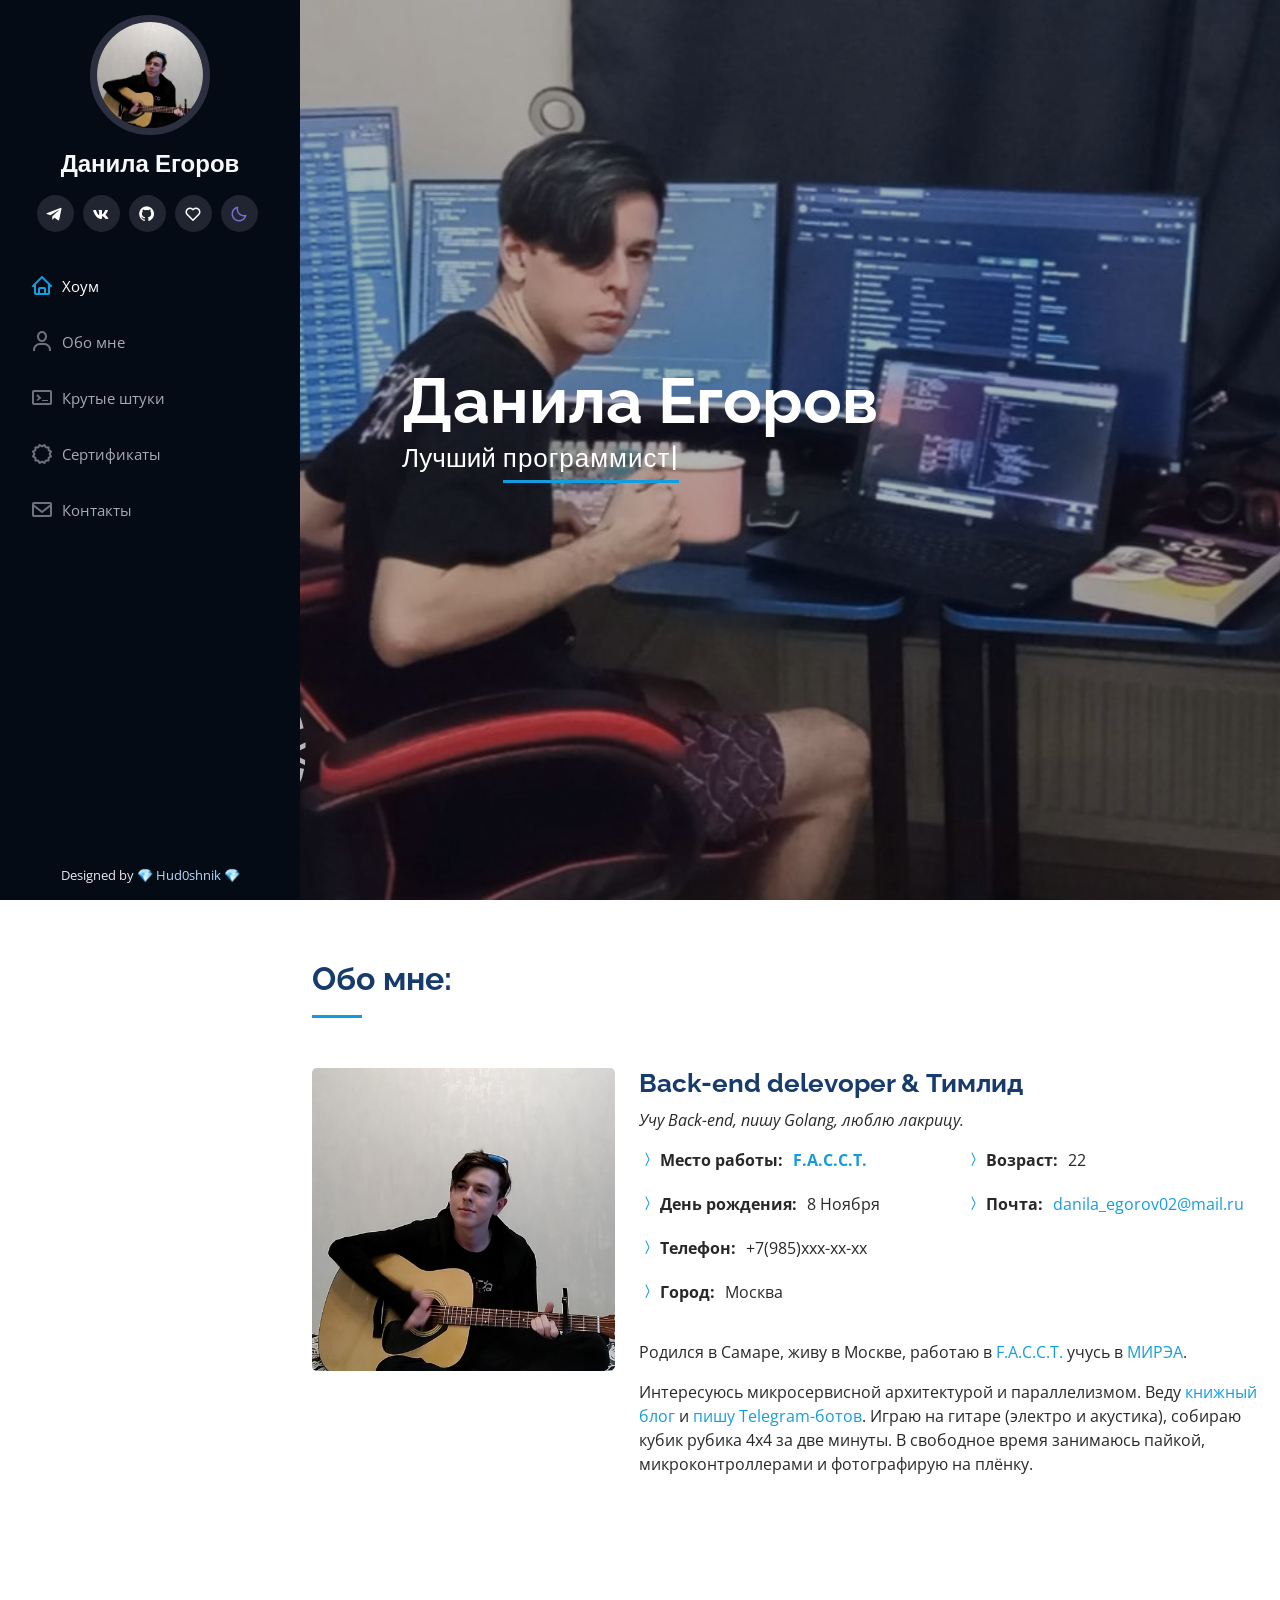
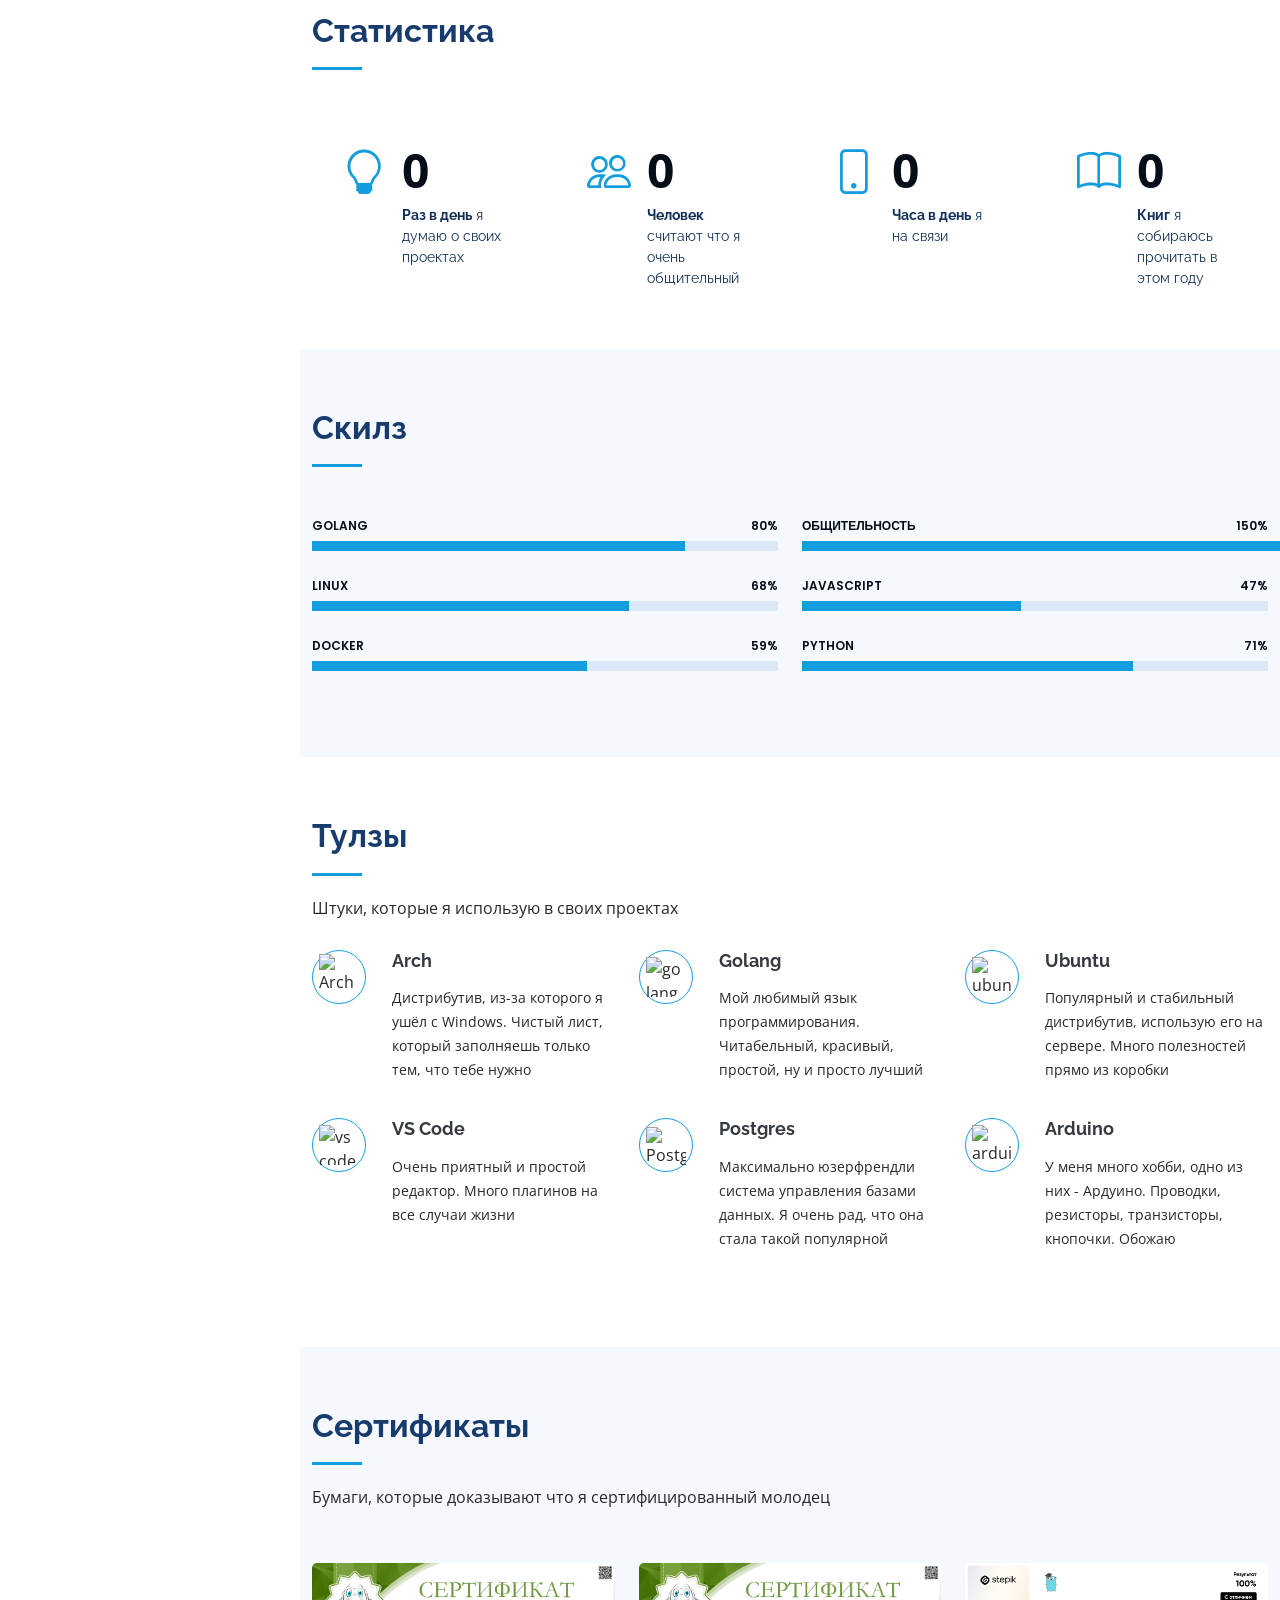
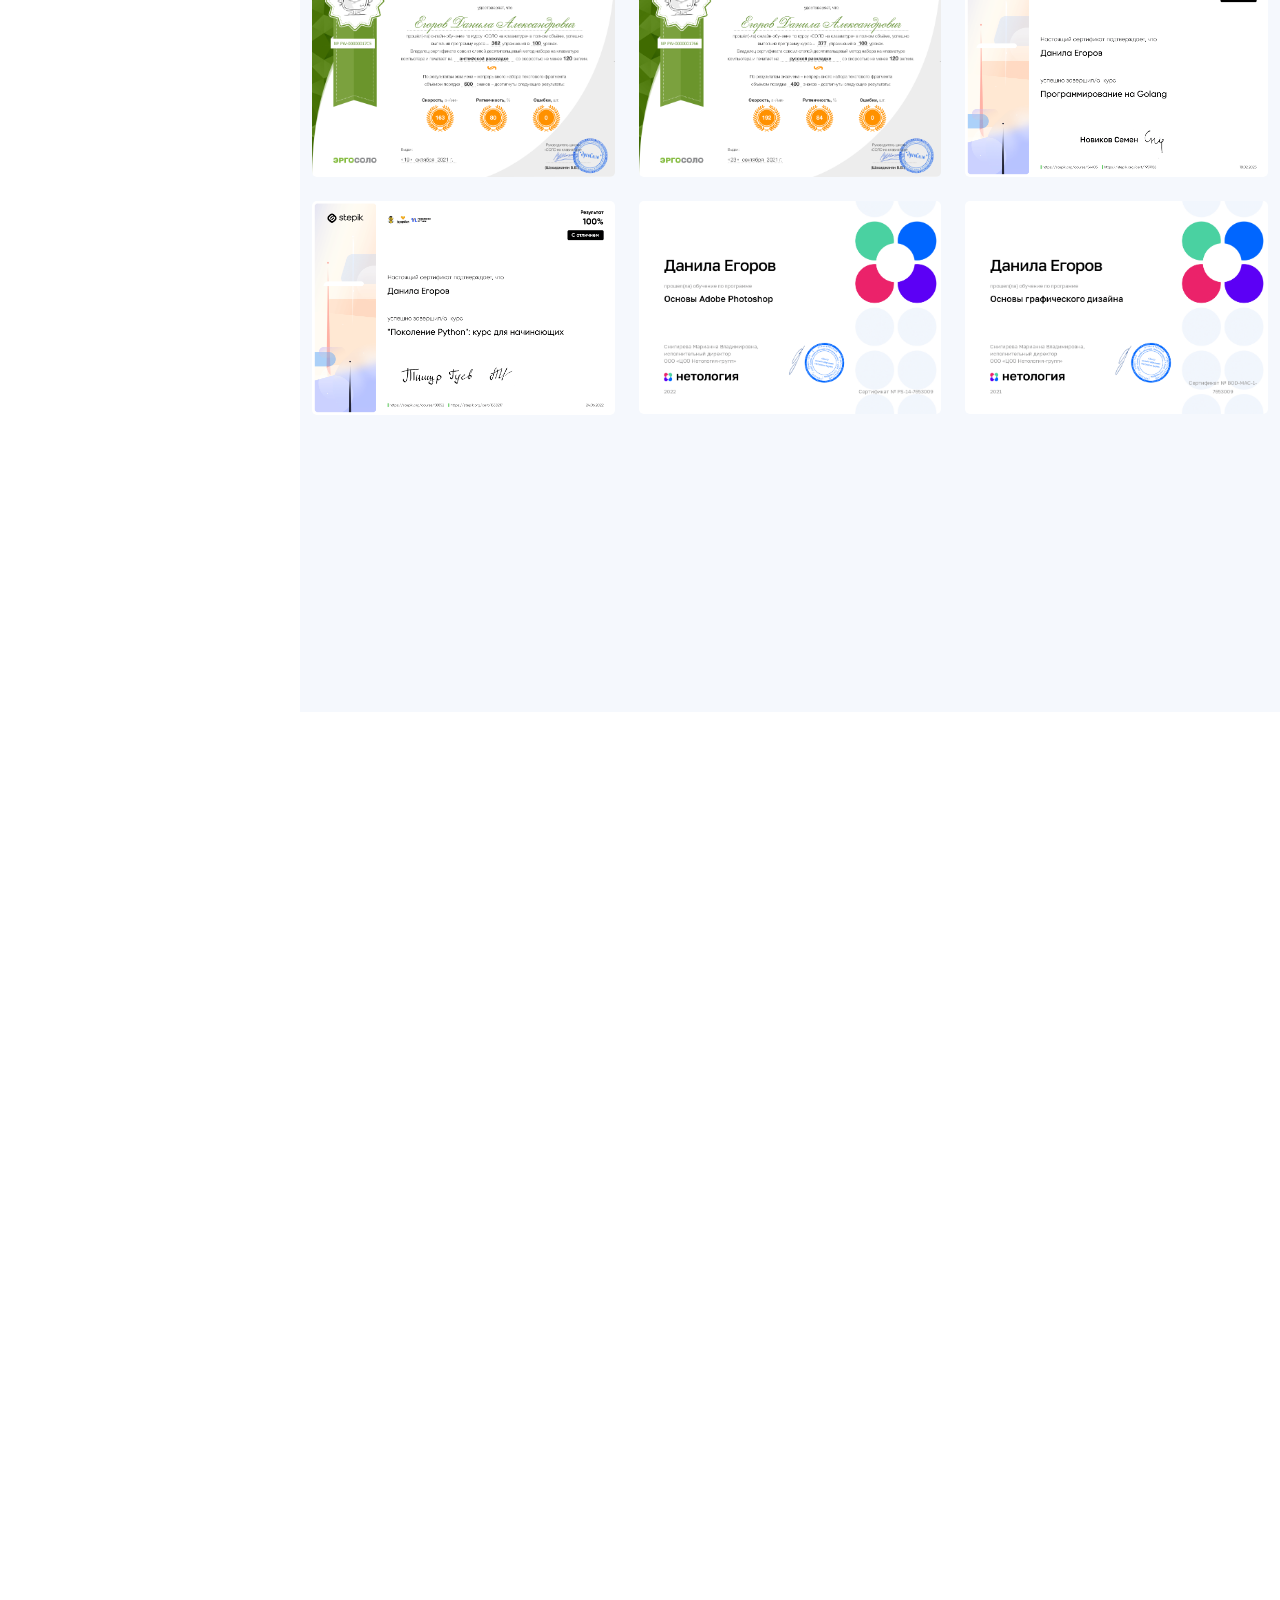
==== commit 38cd0747: "update about me section Актуализировал секцию о себе" ====
--- a/index.html
+++ b/index.html
@@ -2,9 +2,9 @@
 <html lang="ru">
    <head>
       <meta charset="utf-8">
-      <title>Сайт Дани Егорова | 21 год принципиальности</title>
+      <title>Сайт Дани Егорова | 22 года принципиальности</title>
       <link href="https://fonts.googleapis.com/css?family=Open+Sans:300,300i,400,400i,600,600i,700,700i|Raleway:300,300i,400,400i,500,500i,600,600i,700,700i|Poppins:300,300i,400,400i,500,500i,600,600i,700,700i" rel="stylesheet">
-      <meta name="keywords" content="Данила, Егоров, Даня, Personal Page, Portfolio, hudoshnik, hud0shnik, hud0shnik, Данечка, самый умный и красивый">
+      <meta name="keywords" content="Данила, Егоров, Даня, hudoshnik, hud0shnik, hud0shnik, Данечка, самый умный и красивый">
       <link href="files/extensions/bootstrap-icons/bootstrap-icons.css" rel="stylesheet">
       <link href="files/extensions/bootstrap/css/bootstrap.min.css" rel="stylesheet">
       <link href="files/extensions/boxicons/css/boxicons.min.css" rel="stylesheet">
@@ -64,30 +64,30 @@
                      <img src="files/img/profile-img.jpg" class="img-fluid">
                   </div>
                   <div class="col-lg-8 pt-4 pt-lg-0 content" data-aos="fade-left">
-                     <h3>Back-end delevoper &amp; Эксперт по ИБ</h3>
+                     <h3>Back-end delevoper &amp; Тимлид</h3>
                      <p class="fst-italic">
-                        Учу Back-end, пишу на Golang, люблю лакрицу.
+                        Учу Back-end, пишу Golang, люблю лакрицу.
                      </p>
                      <div class="row">
                         <div class="col-lg-6">
                            <ul>
-                              <li><i class="bi bi-chevron-compact-right"></i> <strong>День рождения:</strong> <span>8 Ноября 2002</span></li>
+                              <li><i class="bi bi-chevron-compact-right"></i> <strong>Место работы:</strong> <span><strong><a href="https://www.facct.ru/">F.A.C.C.T.</a></strong></span></li>
+                              <li><i class="bi bi-chevron-compact-right"></i> <strong>День рождения:</strong> <span>8 Ноября</span></li>
                               <li><i class="bi bi-chevron-compact-right"></i> <strong>Телефон:</strong> <span>+7(985)xxx-xx-xx</span></li>
-                              <li><i class="bi bi-chevron-compact-right"></i> <strong>Сайт:</strong> <span>hud0shnik.github.io</span></li>
                               <li><i class="bi bi-chevron-compact-right"></i> <strong>Город:</strong> <span>Москва</span></li>
                            </ul>
                         </div>
                         <div class="col-lg-6">
                            <ul>
-                              <li><i class="bi bi-chevron-compact-right"></i> <strong>Возраст:</strong> <span>21</span></li>
-                              <li><i class="bi bi-chevron-compact-right"></i> <strong>Почта:</strong> <span>danila_egorov02@mail.ru</span></li>
+                              <li><i class="bi bi-chevron-compact-right"></i> <strong>Возраст:</strong> <span>22</span></li>
+                              <li><i class="bi bi-chevron-compact-right"></i> <strong>Почта:</strong> <span><a href="mailto:danila_egorov02@mail.ru">danila_egorov02@mail.ru</a></span></li>
                            </ul>
                         </div>
                      </div>
                      <p> 
-                     <p>Родился в Самаре, живу в Москве, учусь в <a href="https://www.mirea.ru/" target="_blank">МИРЭА</a>.</p>
-                     Интересуюсь микросервисной архитектурой и параллелизмом. Люблю читать книги и <a href="https://github.com/hud0shnik/telegram_go_bot" target="_blank">писать ботов для телеграм</a>. 
-                     Играю на гитаре, собираю кубик рубика 4х4 за две минуты. В свободное время изучаю процессоры на <a href="https://ru.wikipedia.org/wiki/VLIW" target="_blank">архитектуре VLIW</a>. В данный момент работаю экспертом по инфомационной безопасности. 
+                     <p>Родился в Самаре, живу в Москве, работаю в <a href="https://www.facct.ru/">F.A.C.C.T.</a> учусь в <a href="https://www.mirea.ru/" target="_blank">МИРЭА</a>.</p>
+                     Интересуюсь микросервисной архитектурой и параллелизмом. Веду <a href="https://vk.com/hud0shnik">книжный блог</a> и <a href="https://github.com/hud0shnik/telegram_go_bot" target="_blank">пишу Telegram-ботов</a>. 
+                     Играю на гитаре (электро и акустика), собираю кубик рубика 4х4 за две минуты. В свободное время занимаюсь пайкой, микроконтроллерами и фотографирую на плёнку.
                      </p>
                   </div>
                </div>
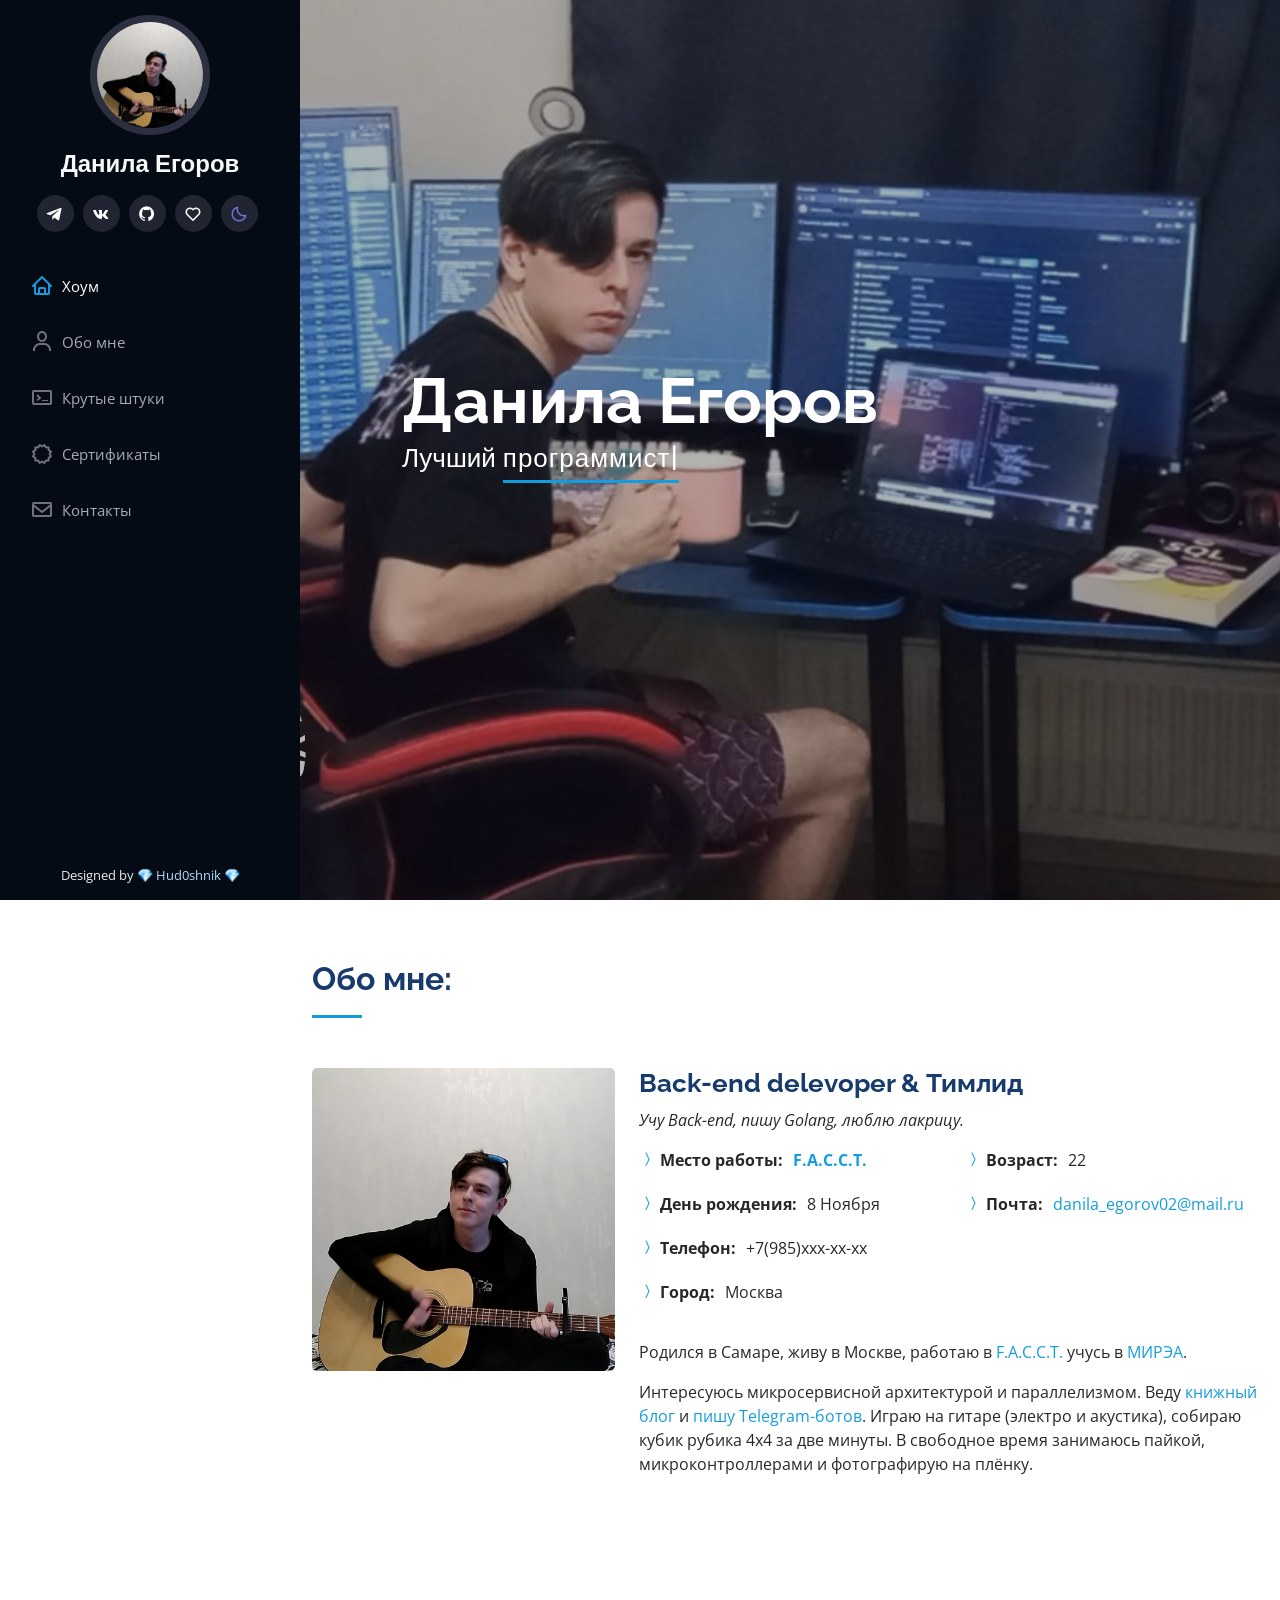
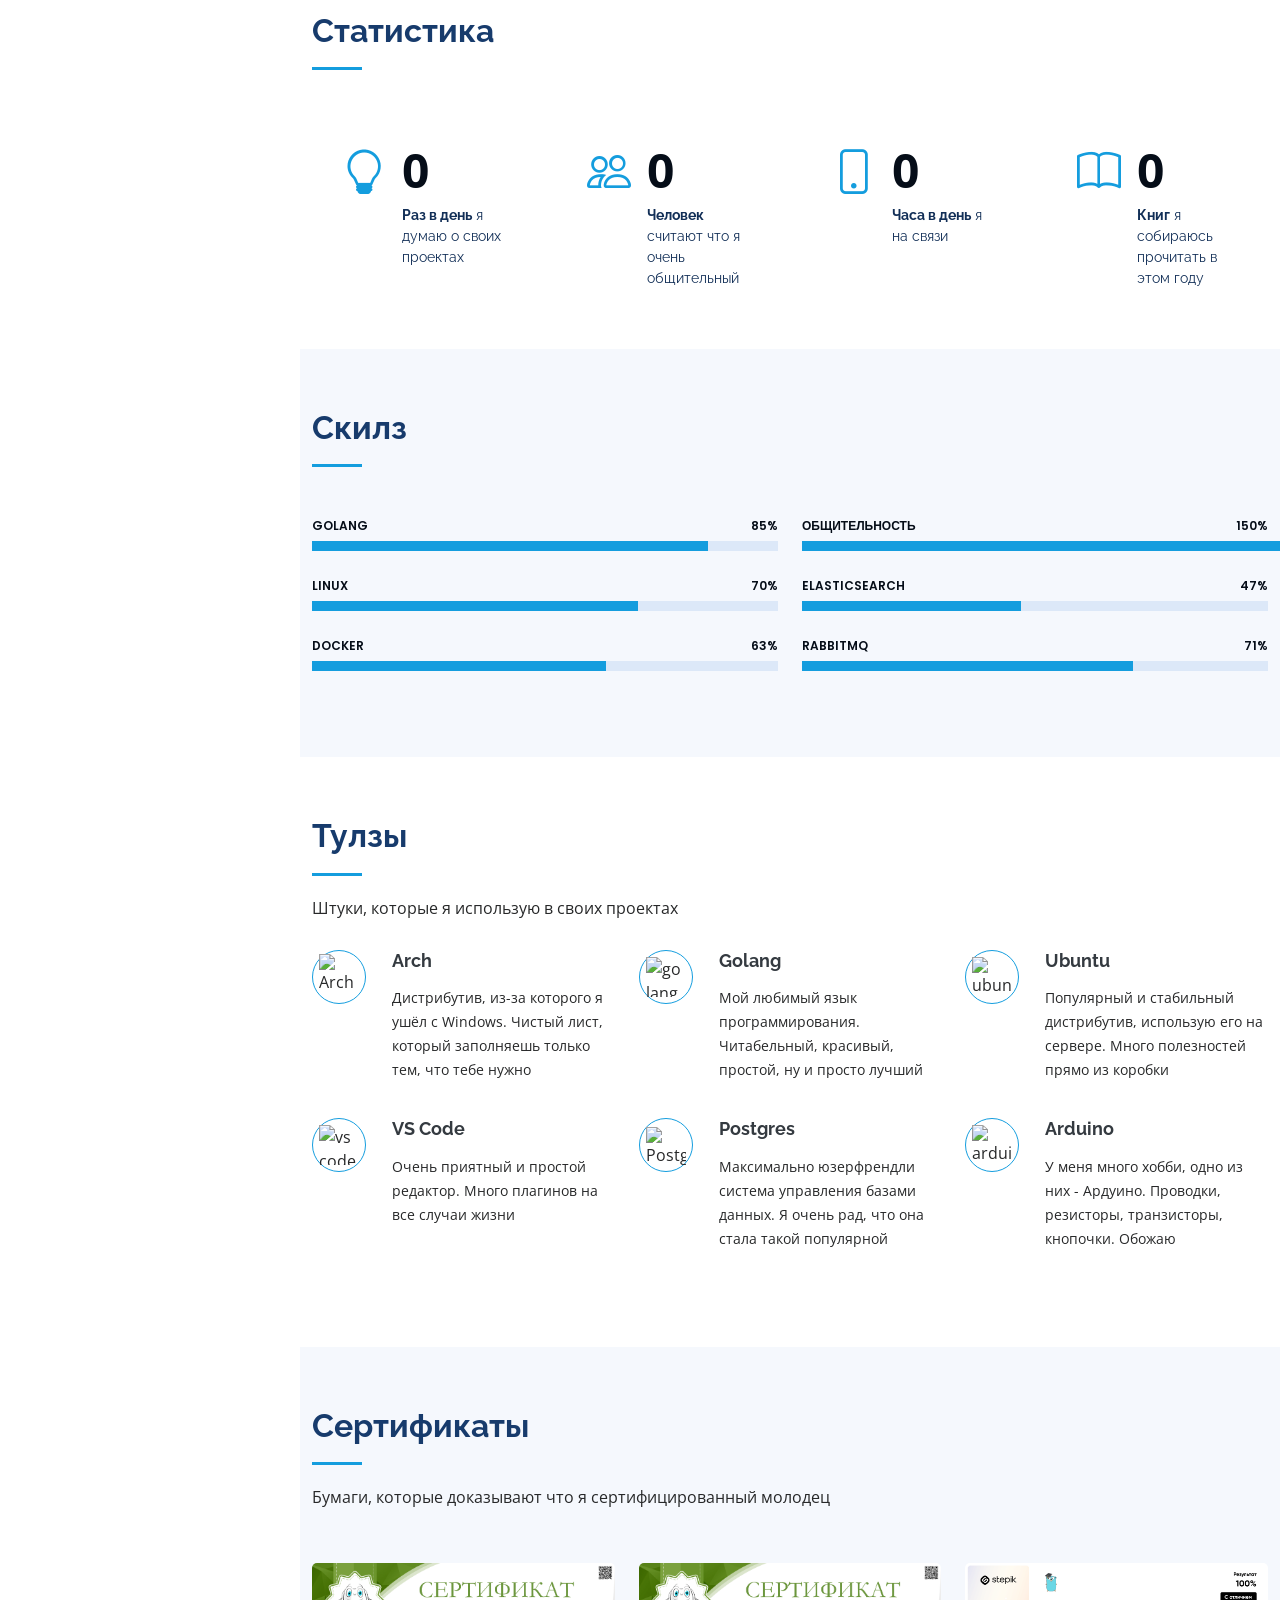
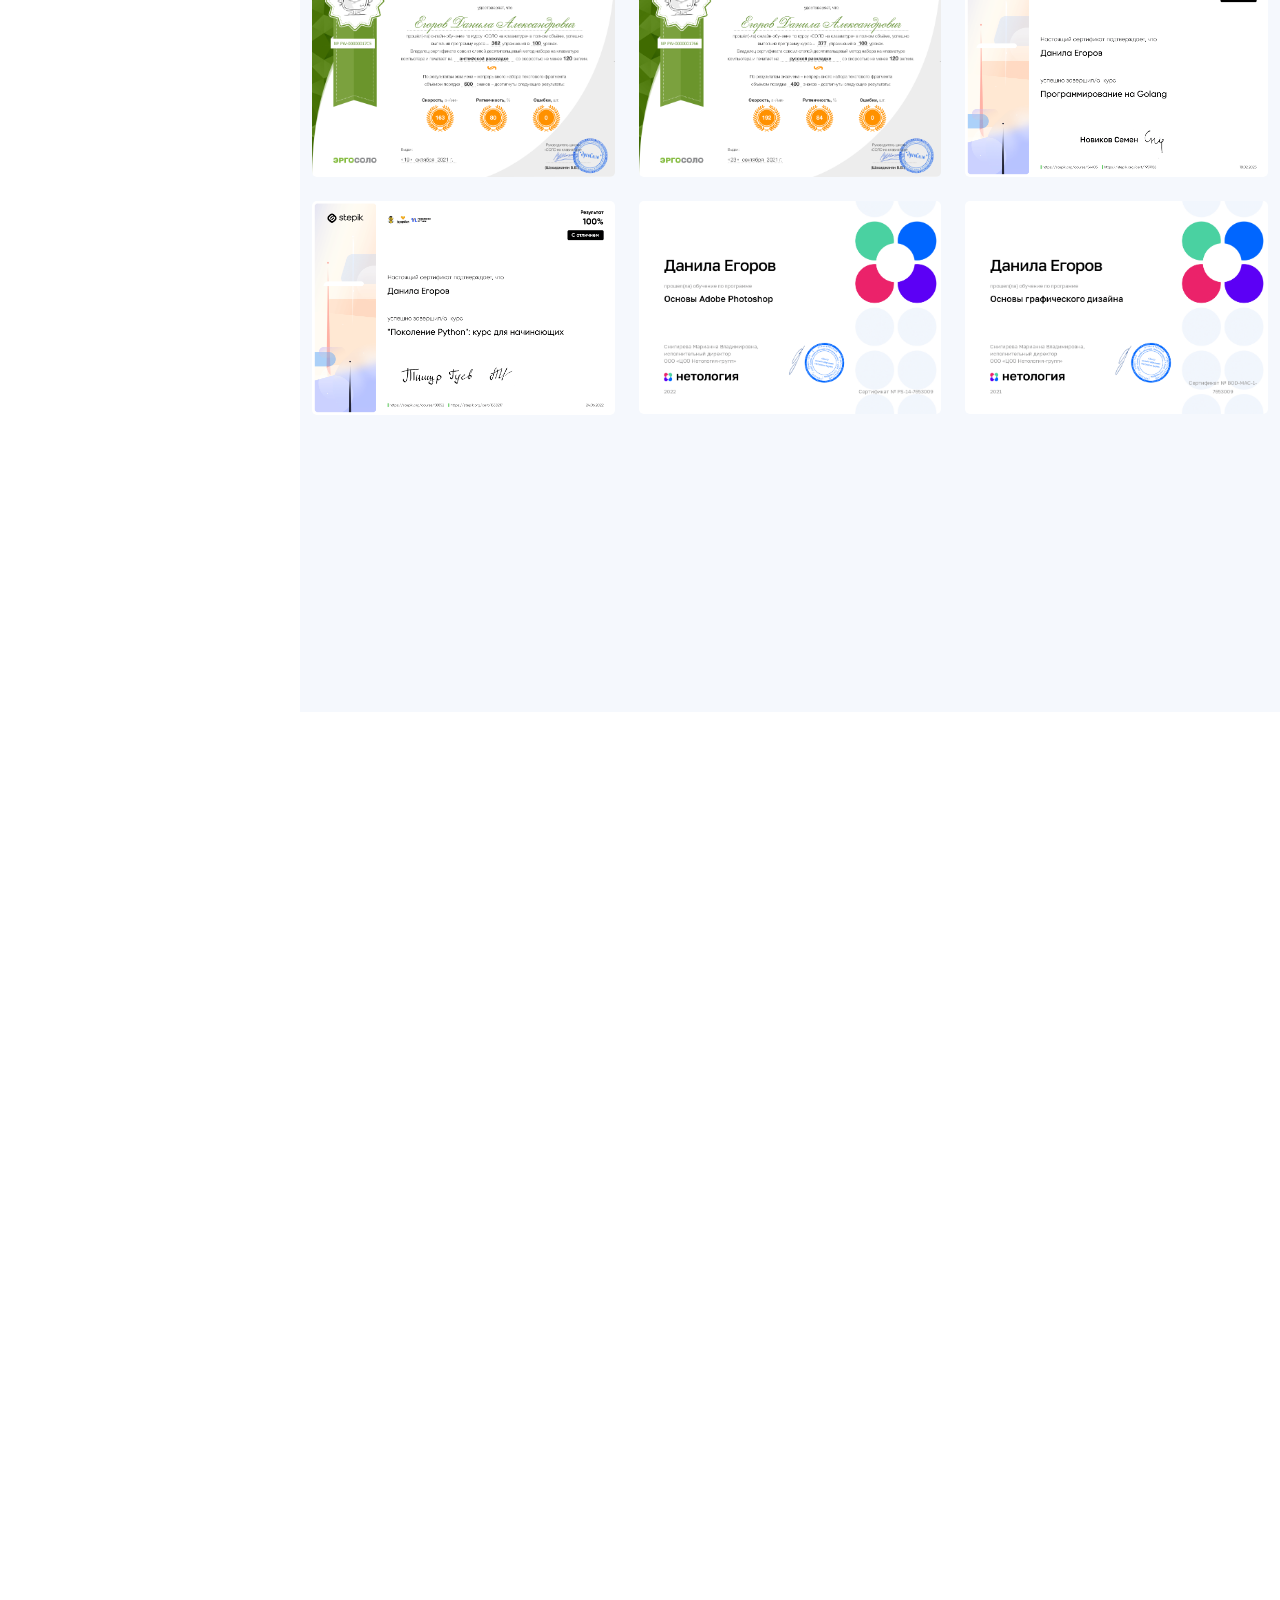
==== commit 6394c876: "update skils section Актуализировал процентную оценку своих скилов + заменил старые скилы" ====
--- a/index.html
+++ b/index.html
@@ -103,14 +103,14 @@
                   <div class="col-lg-3 col-md-6 d-md-flex align-items-md-stretch" data-aos="fade-up">
                      <div class="count-box">
                         <i class="bi bi-lightbulb"></i>
-                        <span data-purecounter-start="0" data-purecounter-end="181" data-purecounter-duration="1" class="purecounter"></span>
+                        <span data-purecounter-start="0" data-purecounter-end="48" data-purecounter-duration="1" class="purecounter"></span>
                         <p><strong>Раз в день</strong> я думаю о своих проектах</p>
                      </div>
                   </div>
                   <div class="col-lg-3 col-md-6 d-md-flex align-items-md-stretch" data-aos="fade-up" data-aos-delay="100">
                      <div class="count-box">
                         <i class="bi bi-people"></i>
-                        <span data-purecounter-start="0" data-purecounter-end="79" data-purecounter-duration="1" class="purecounter"></span>
+                        <span data-purecounter-start="0" data-purecounter-end="80" data-purecounter-duration="1" class="purecounter"></span>
                         <p><strong>Человек</strong> считают что я очень общительный</p>
                      </div>
                   </div>
@@ -124,7 +124,7 @@
                   <div class="col-lg-3 col-md-6 d-md-flex align-items-md-stretch" data-aos="fade-up" data-aos-delay="300">
                      <div class="count-box">
                         <i class="bi bi-book"></i>
-                        <span data-purecounter-start="0" data-purecounter-end="25" data-purecounter-duration="1" class="purecounter"></span>
+                        <span data-purecounter-start="0" data-purecounter-end="15" data-purecounter-duration="1" class="purecounter"></span>
                         <p><strong>Книг</strong> я собираюсь прочитать в этом году</p>
                      </div>
                   </div>
@@ -140,39 +140,39 @@
                <div class="row skills-content">
                   <div class="col-lg-6" data-aos="fade-up">
                      <div class="progress">
-                        <span class="skill">Golang <i class="val">80%</i></span>
-                        <div class="progress-bar-wrap">
-                           <div class="progress-bar" role="progressbar" aria-valuenow="80" aria-valuemin="0" aria-valuemax="100"></div>
-                        </div>
-                     </div>
-                     <div class="progress">
-                        <span class="skill">Linux <i class="val">68%</i></span>
-                        <div class="progress-bar-wrap">
-                           <div class="progress-bar" role="progressbar" aria-valuenow="68" aria-valuemin="0" aria-valuemax="100"></div>
-                        </div>
-                     </div>
-                     <div class="progress">
-                        <span class="skill">Docker <i class="val">59%</i></span>
-                        <div class="progress-bar-wrap">
-                           <div class="progress-bar" role="progressbar" aria-valuenow="59" aria-valuemin="0" aria-valuemax="100"></div>
+                        <span class="skill">Golang <i class="val">85%</i></span>
+                        <div class="progress-bar-wrap">
+                           <div class="progress-bar" role="progressbar" aria-valuenow="85" aria-valuemin="0" aria-valuemax="100"></div>
+                        </div>
+                     </div>
+                     <div class="progress">
+                        <span class="skill">Linux<i class="val">70%</i></span>
+                        <div class="progress-bar-wrap">
+                           <div class="progress-bar" role="progressbar" aria-valuenow="70" aria-valuemin="0" aria-valuemax="100"></div>
+                        </div>
+                     </div>
+                     <div class="progress">
+                        <span class="skill">Docker<i class="val">63%</i></span>
+                        <div class="progress-bar-wrap">
+                           <div class="progress-bar" role="progressbar" aria-valuenow="63" aria-valuemin="0" aria-valuemax="100"></div>
                         </div>
                      </div>
                   </div>
                   <div class="col-lg-6" data-aos="fade-up" data-aos-delay="100">
                      <div class="progress">
-                        <span class="skill">общительность <i class="val">150%</i></span>
+                        <span class="skill">общительность<i class="val">150%</i></span>
                         <div class="progress-bar-wrap">
                            <div class="progress-bar" role="progressbar" style="position: absolute" aria-valuenow="150" aria-valuemin="50" aria-valuemax="100"></div>
                         </div>
                      </div>
                      <div class="progress">
-                        <span class="skill">JavaScript <i class="val">47%</i></span>
+                        <span class="skill">Elasticsearch<i class="val">47%</i></span>
                         <div class="progress-bar-wrap">
                            <div class="progress-bar" role="progressbar" aria-valuenow="47" aria-valuemin="0" aria-valuemax="100"></div>
                         </div>
                      </div>
                      <div class="progress">
-                        <span class="skill">Python <i class="val">71%</i></span>
+                        <span class="skill">RabbitMQ<i class="val">71%</i></span>
                         <div class="progress-bar-wrap">
                            <div class="progress-bar" role="progressbar" aria-valuenow="71" aria-valuemin="0" aria-valuemax="100"></div>
                         </div>
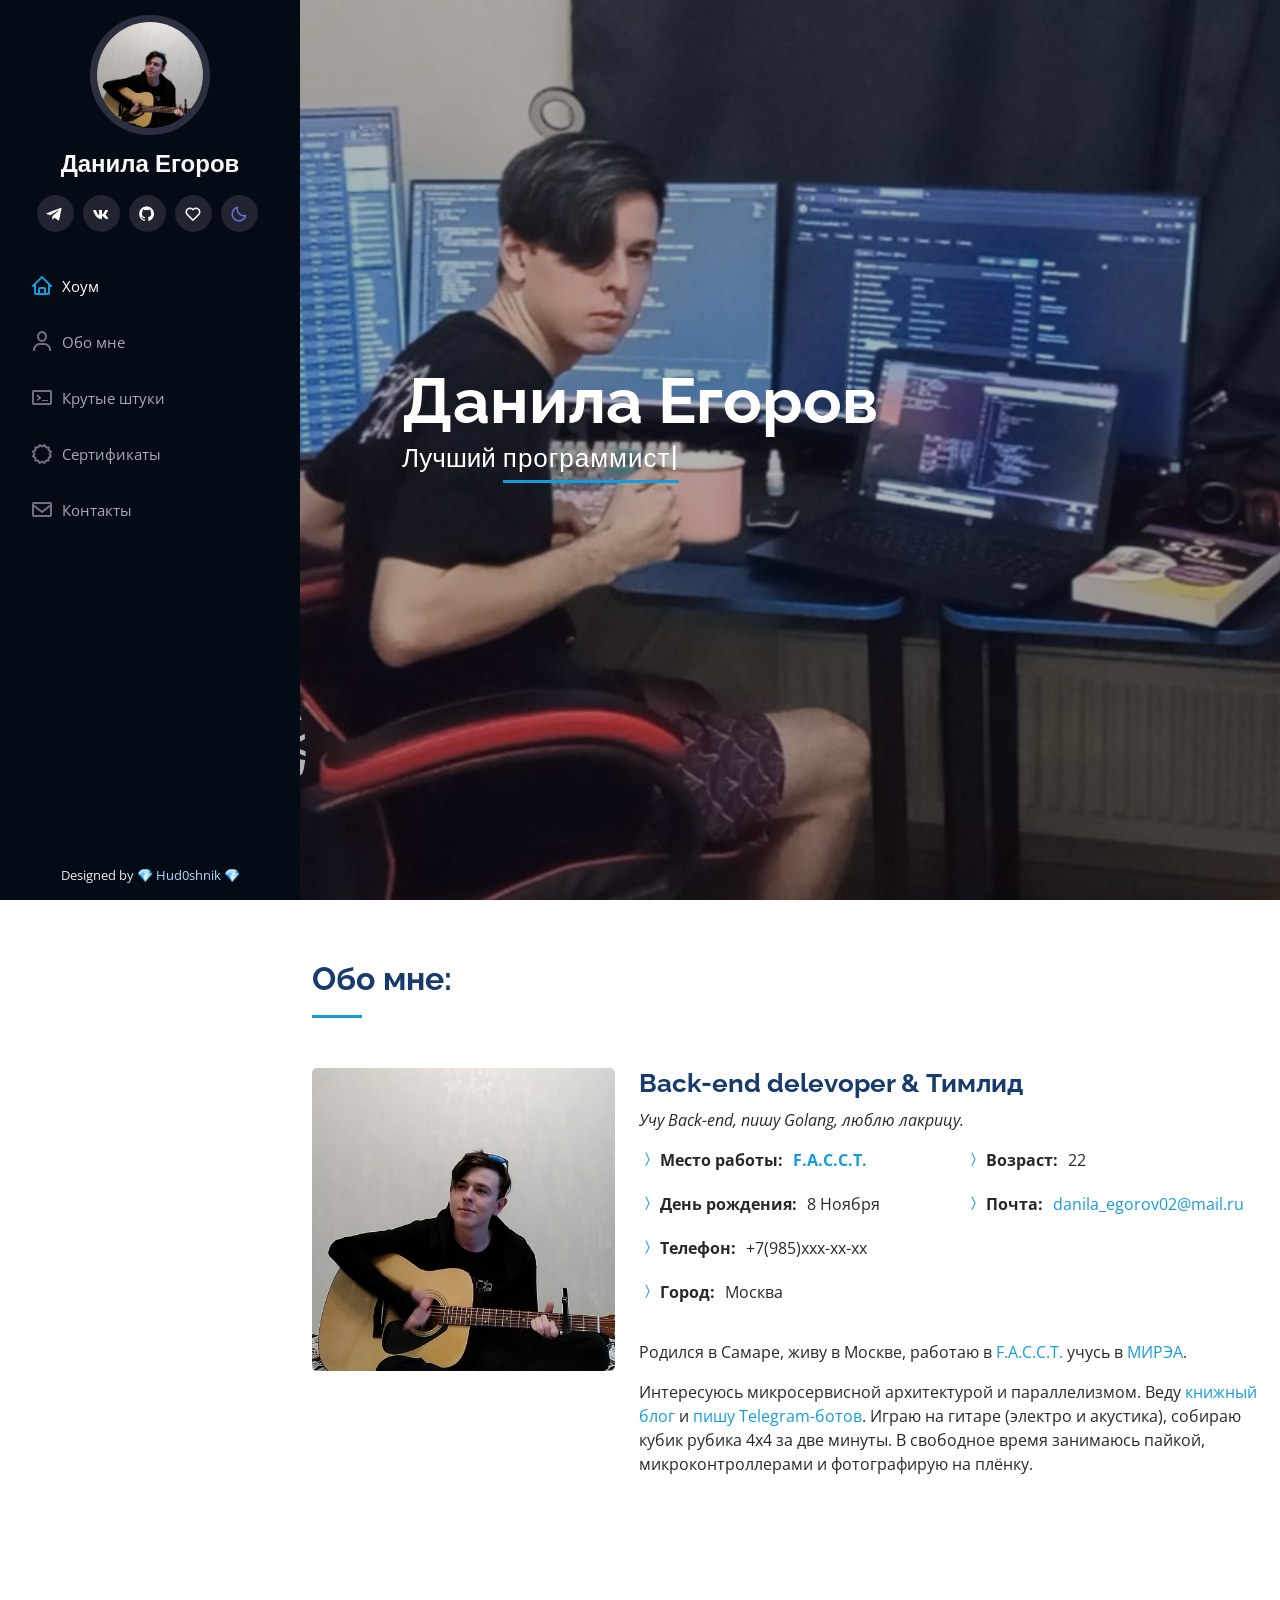
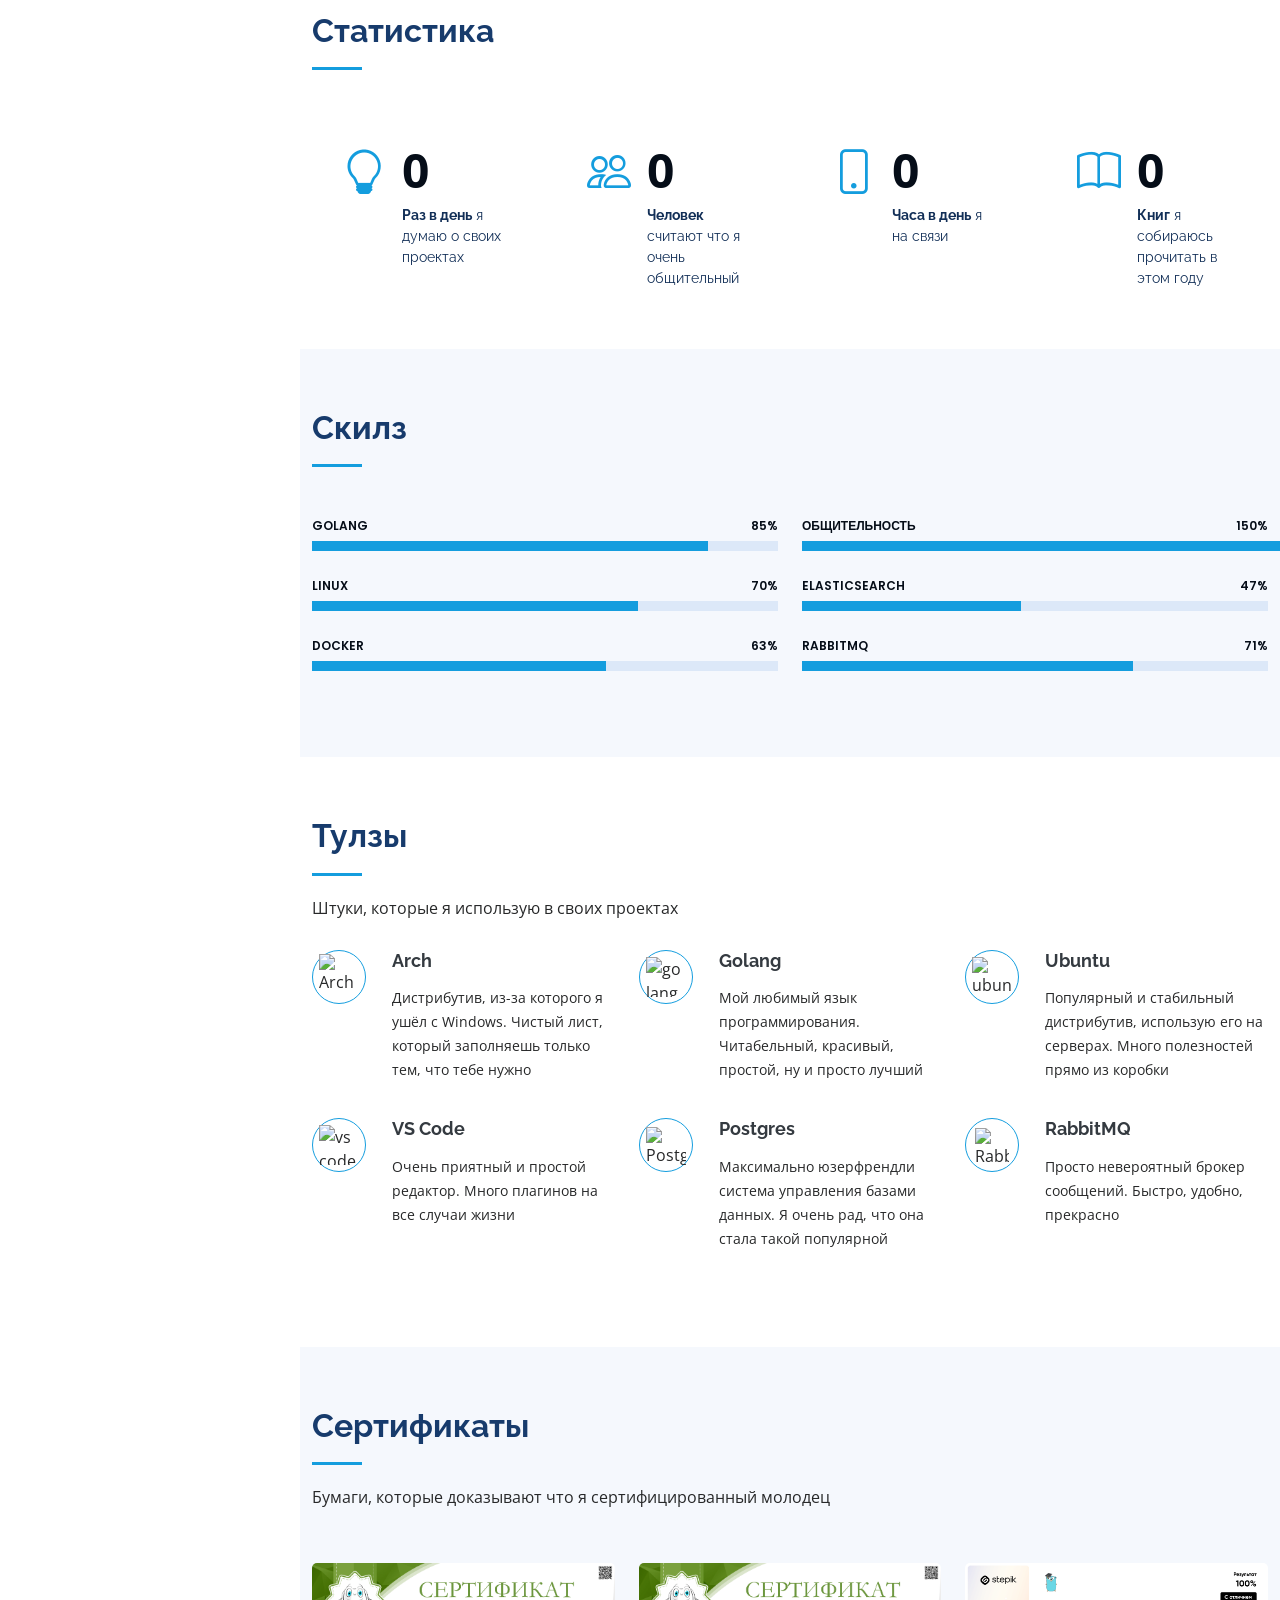
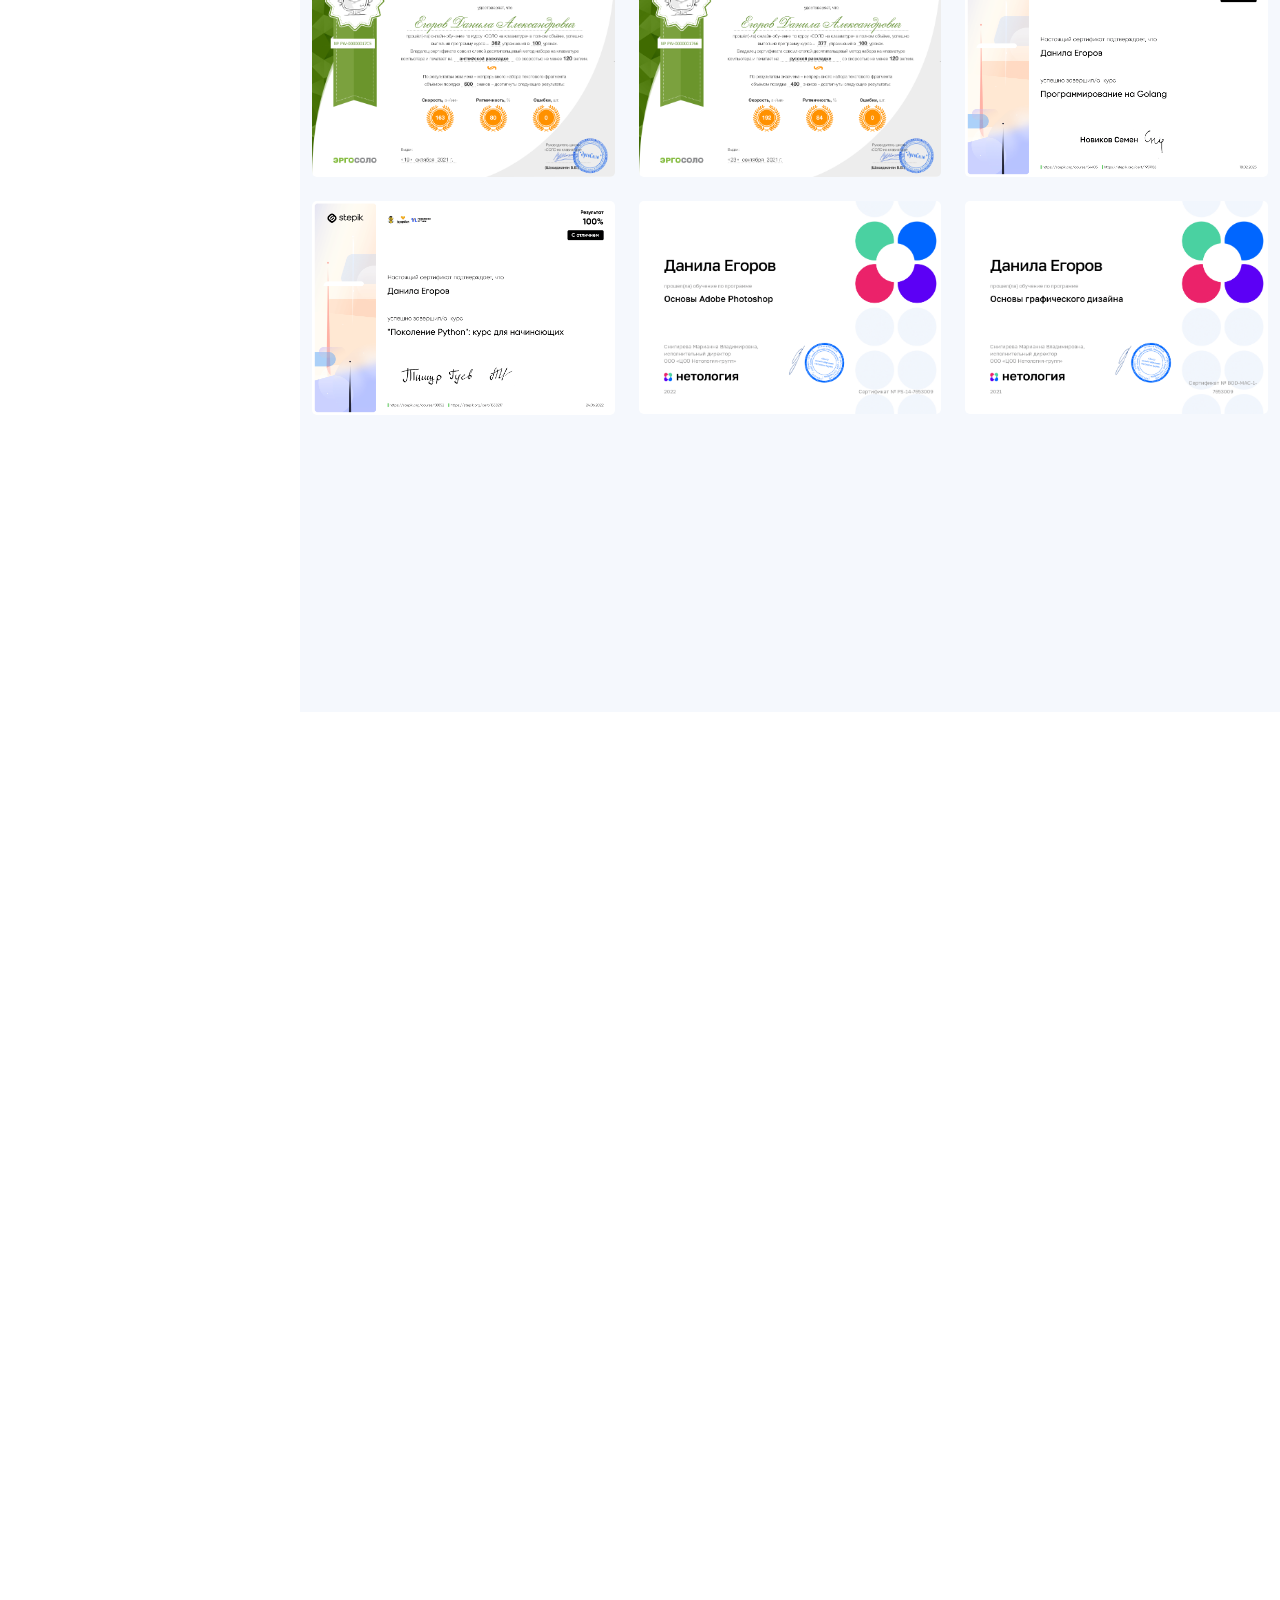
==== commit 7fc33919: "update tools section Убрал Arduino т.к. в работе не использую, добавил реббит т.к. его в работе испо" ====
--- a/index.html
+++ b/index.html
@@ -202,7 +202,7 @@
                   <div class="col-lg-4 col-md-6 icon-box" data-aos="fade-up" data-aos-delay="200">
                      <div class="icon"><img src="https://raw.githubusercontent.com/github/explore/80688e429a7d4ef2fca1e82350fe8e3517d3494d/topics/ubuntu/ubuntu.png" alt="ubuntu" width="40" height="40"/></a></div>
                      <h4 class="title"><a href="https://ubuntu.com/">Ubuntu</a></h4>
-                     <p class="description">Популярный и стабильный дистрибутив, использую его на сервере. Много полезностей прямо из коробки</p>
+                     <p class="description">Популярный и стабильный дистрибутив, использую его на серверах. Много полезностей прямо из коробки</p>
                   </div>
                   <div class="col-lg-4 col-md-6 icon-box" data-aos="fade-up" data-aos-delay="300">
                      <div class="icon"><img src="https://img.icons8.com/fluent/48/000000/visual-studio-code-2019.png" alt="vs code" width="40" height="40"/></div>
@@ -215,9 +215,9 @@
                      <p class="description">Максимально юзерфрендли система управления базами данных. Я очень рад, что она стала такой популярной</p>
                   </div>
                   <div class="col-lg-4 col-md-6 icon-box" data-aos="fade-up" data-aos-delay="500">
-                     <div class="icon"><img src="https://cdn.worldvectorlogo.com/logos/arduino-1.svg" alt="arduino" width="40" height="40"/></div>
-                     <h4 class="title"><a href="https://www.arduino.cc/">Arduino</a></h4>
-                     <p class="description">У меня много хобби, одно из них - Ардуино. Проводки, резисторы, транзисторы, кнопочки. Обожаю</p>
+                     <div class="icon"><img src="https://raw.githubusercontent.com/devicons/devicon/refs/heads/master/icons/rabbitmq/rabbitmq-original.svg" alt="RabbitMQ" width="34" height="34"/></div>
+                     <h4 class="title"><a href="https://www.rabbitmq.com/">RabbitMQ</a></h4>
+                     <p class="description">Просто невероятный брокер сообщений. Быстро, удобно, прекрасно</p>
                   </div>
                </div>
             </div>
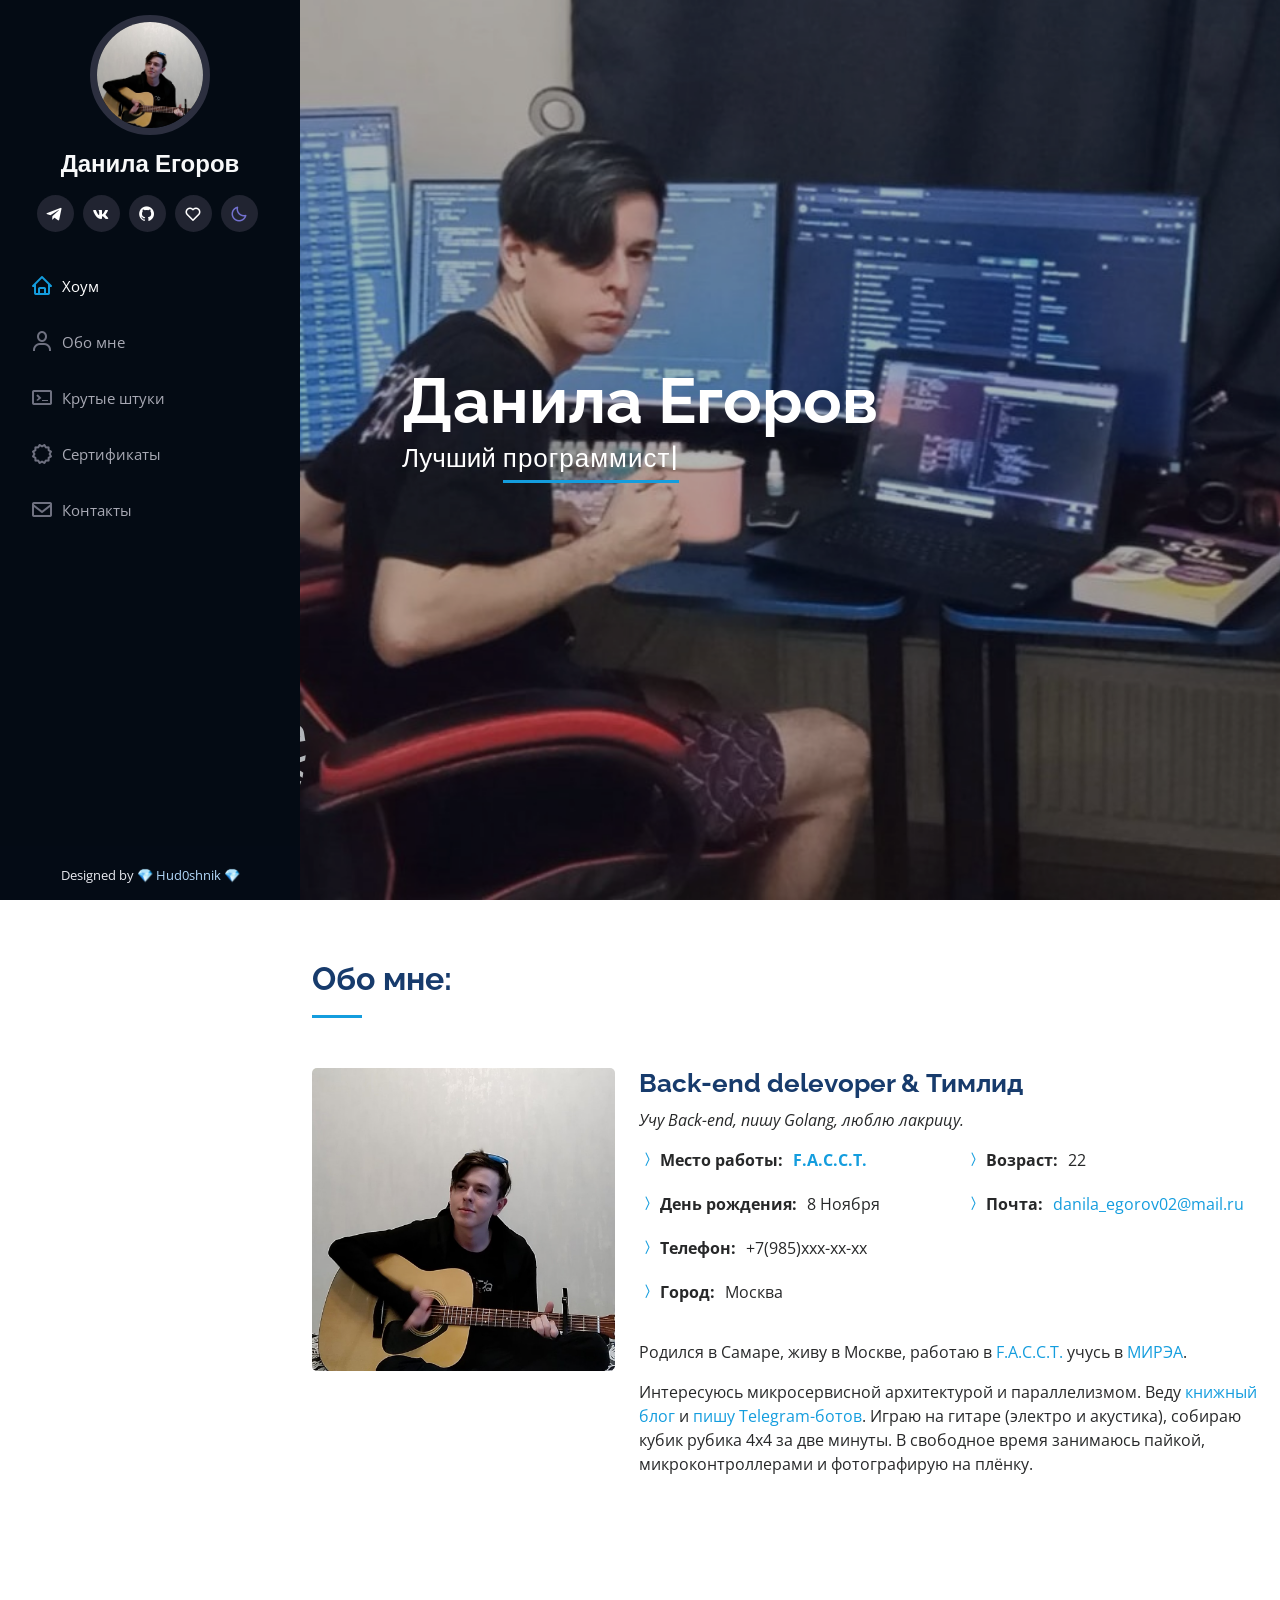
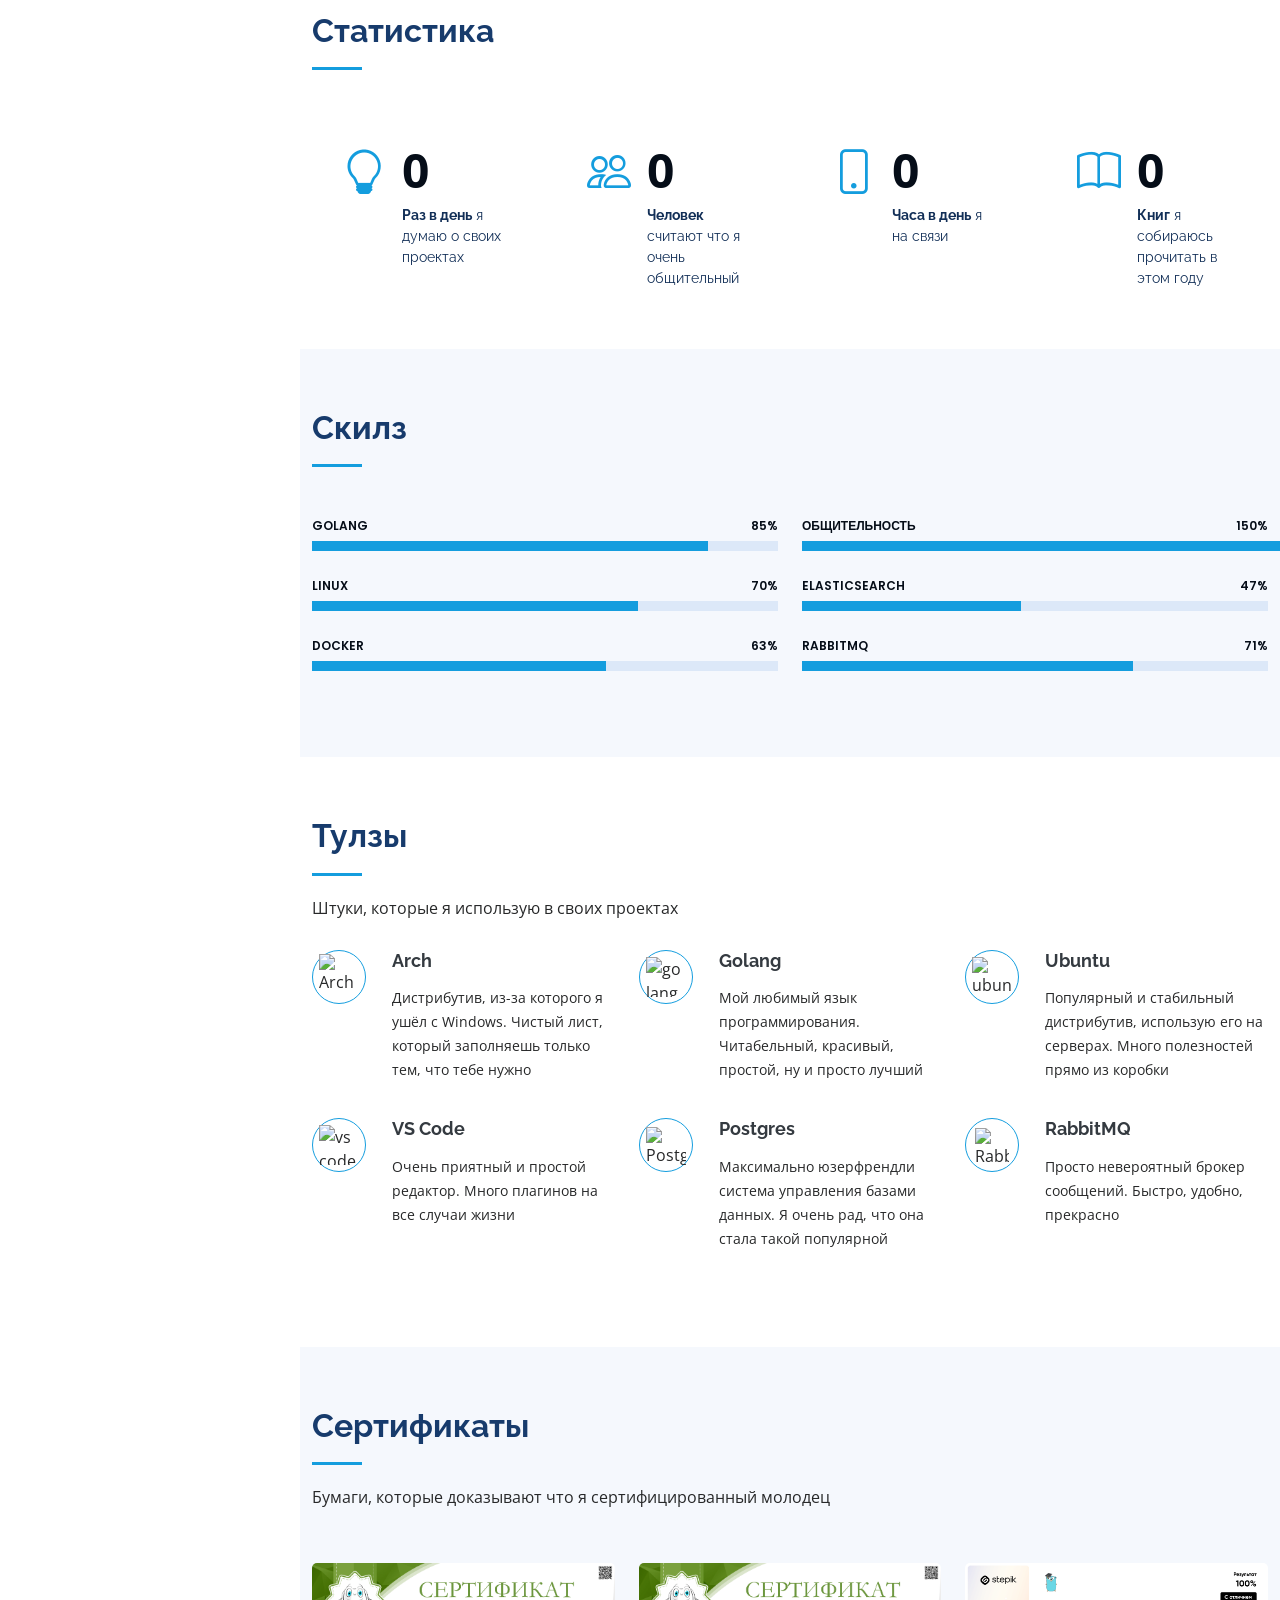
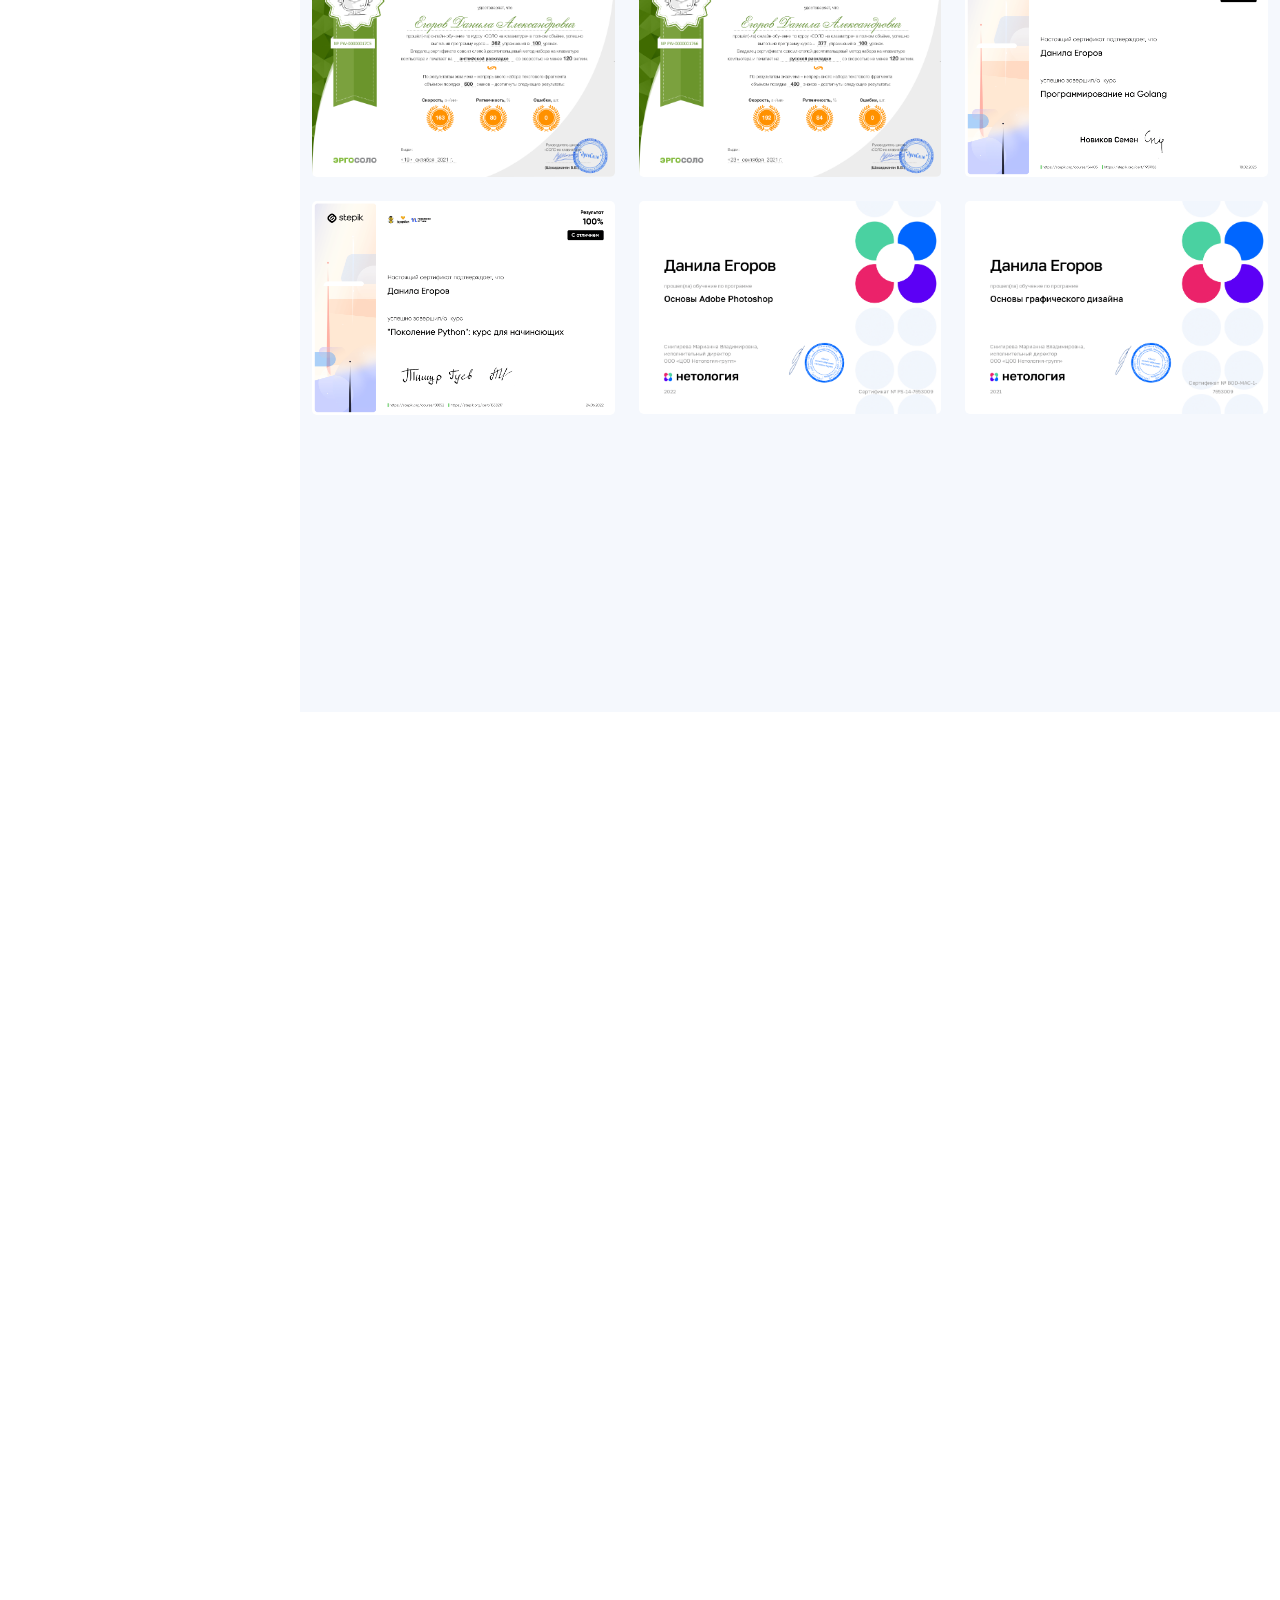
==== commit cf9d861a: "update contacts section Добавил ссылку на почту и убрал номер телефона" ====
--- a/index.html
+++ b/index.html
@@ -292,12 +292,12 @@
                         <div class="email">
                            <i class="bi bi-envelope"></i>
                            <h4>Куда писать:</h4>
-                           <p>danila_egorov02@mail.ru</p>
+                           <p><a href="mailto:danila_egorov02@mail.ru">danila_egorov02@mail.ru</a></p>
                         </div>
                         <div class="phone">
                            <i class="bi bi-telephone"></i>
                            <h4>Куда звонить:</h4>
-                           <p>+7(985)xxx-xx-xx</p>
+                           <p>В телеграм, если угодно</p>
                         </div>
                         <iframe src="https://www.google.com/maps/embed?pb=!1m18!1m12!1m3!1d2255.9025152426707!2d37.45692395134755!3d55.56889601353282!2m3!1f0!2f0!3f0!3m2!1i1024!2i768!4f13.1!3m3!1m2!1s0x414aacc62fe8f9d1%3A0xcf461a1aff2d3e88!2z0J7Qu9GM0YXQvtCy0LDRjw!5e0!3m2!1sru!2sru!4v1631957656184!5m2!1sru!2sru" frameborder="0" style="border:0; width: 100%; height: 290px" allowfullscreen></iframe>
                      </div>
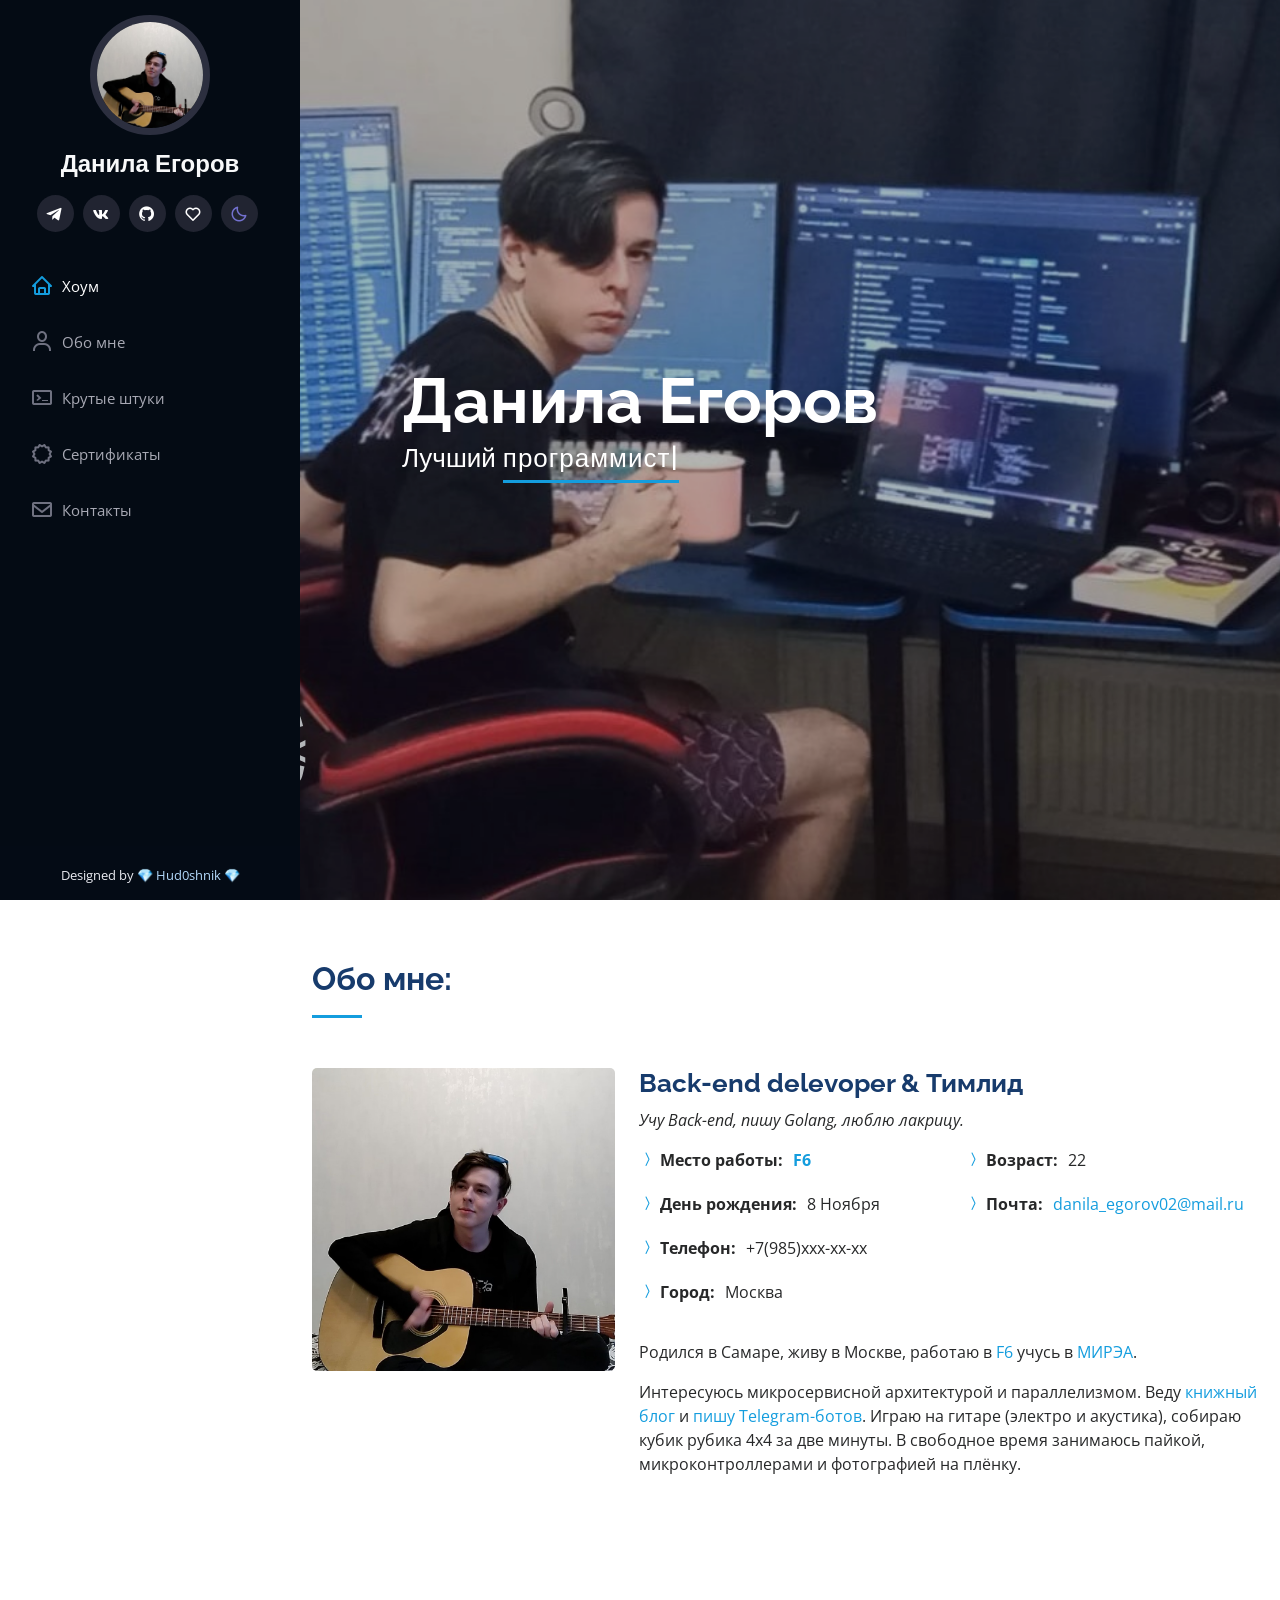
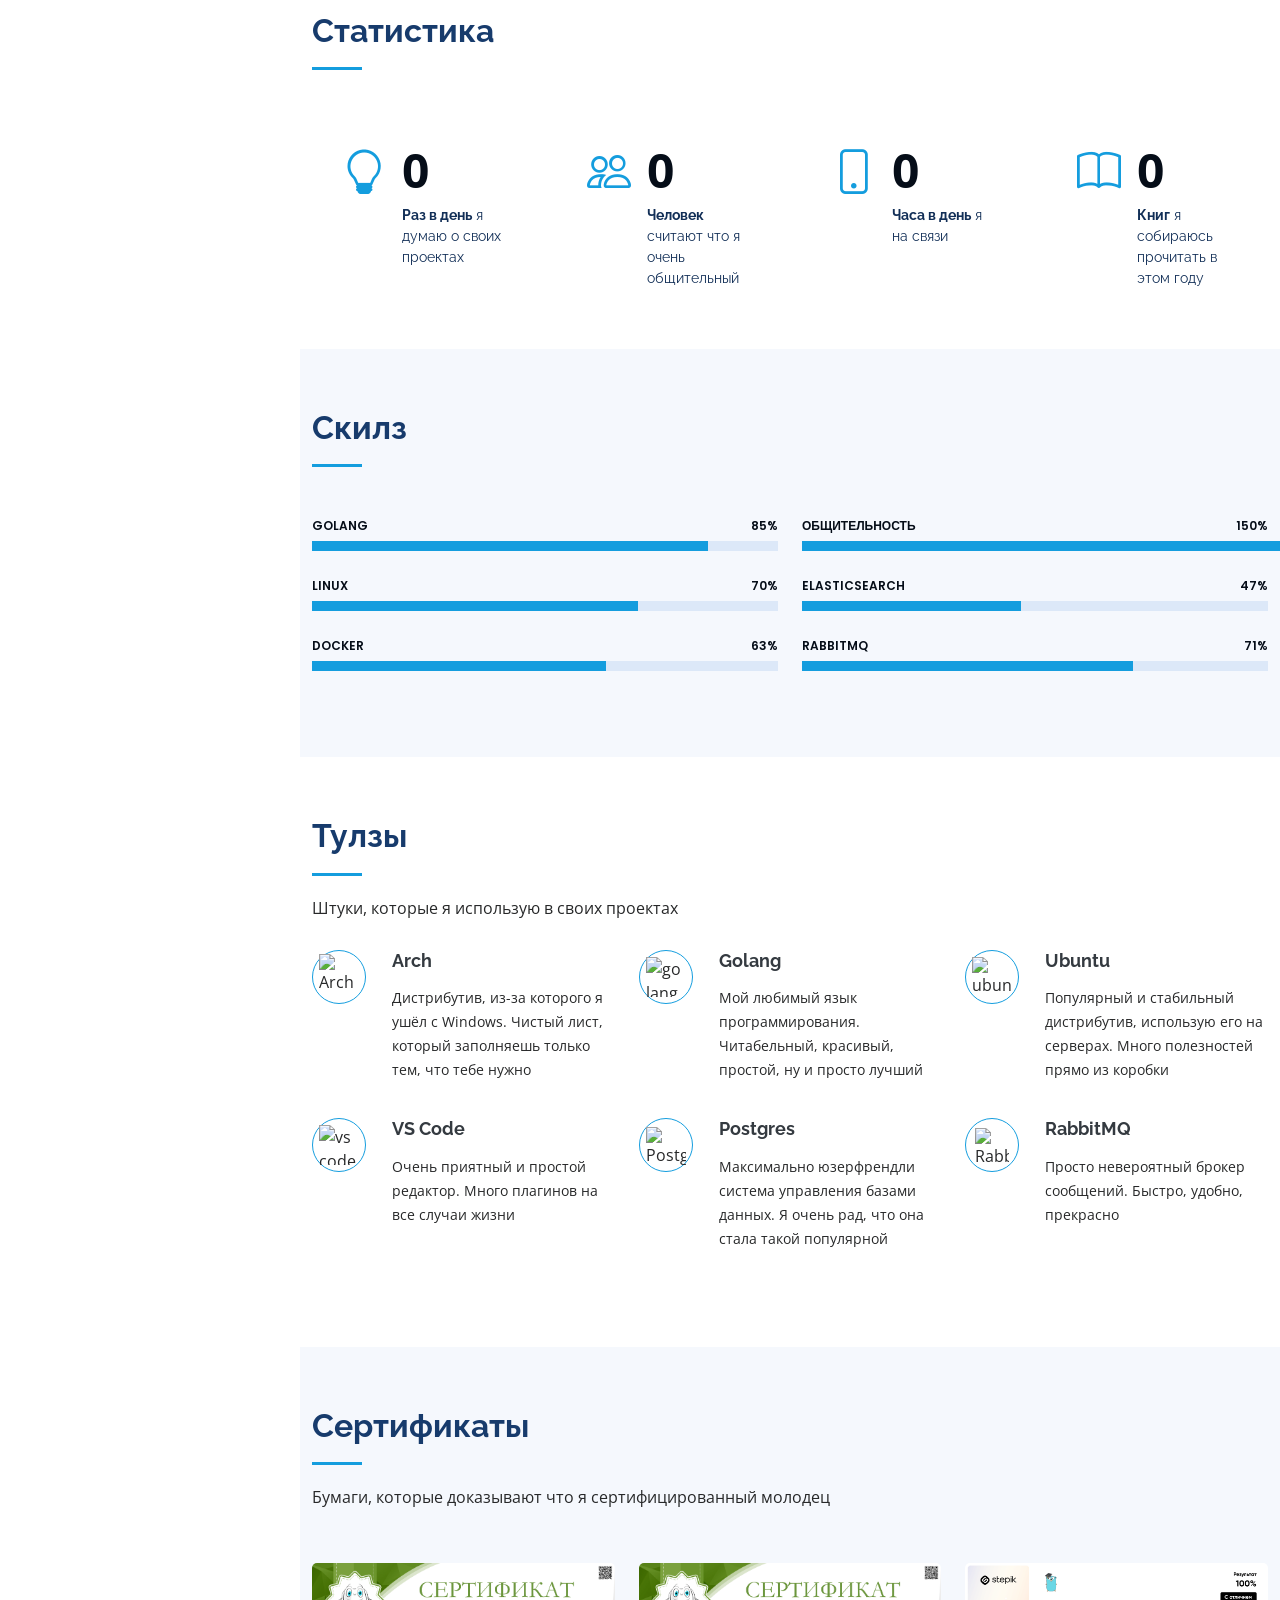
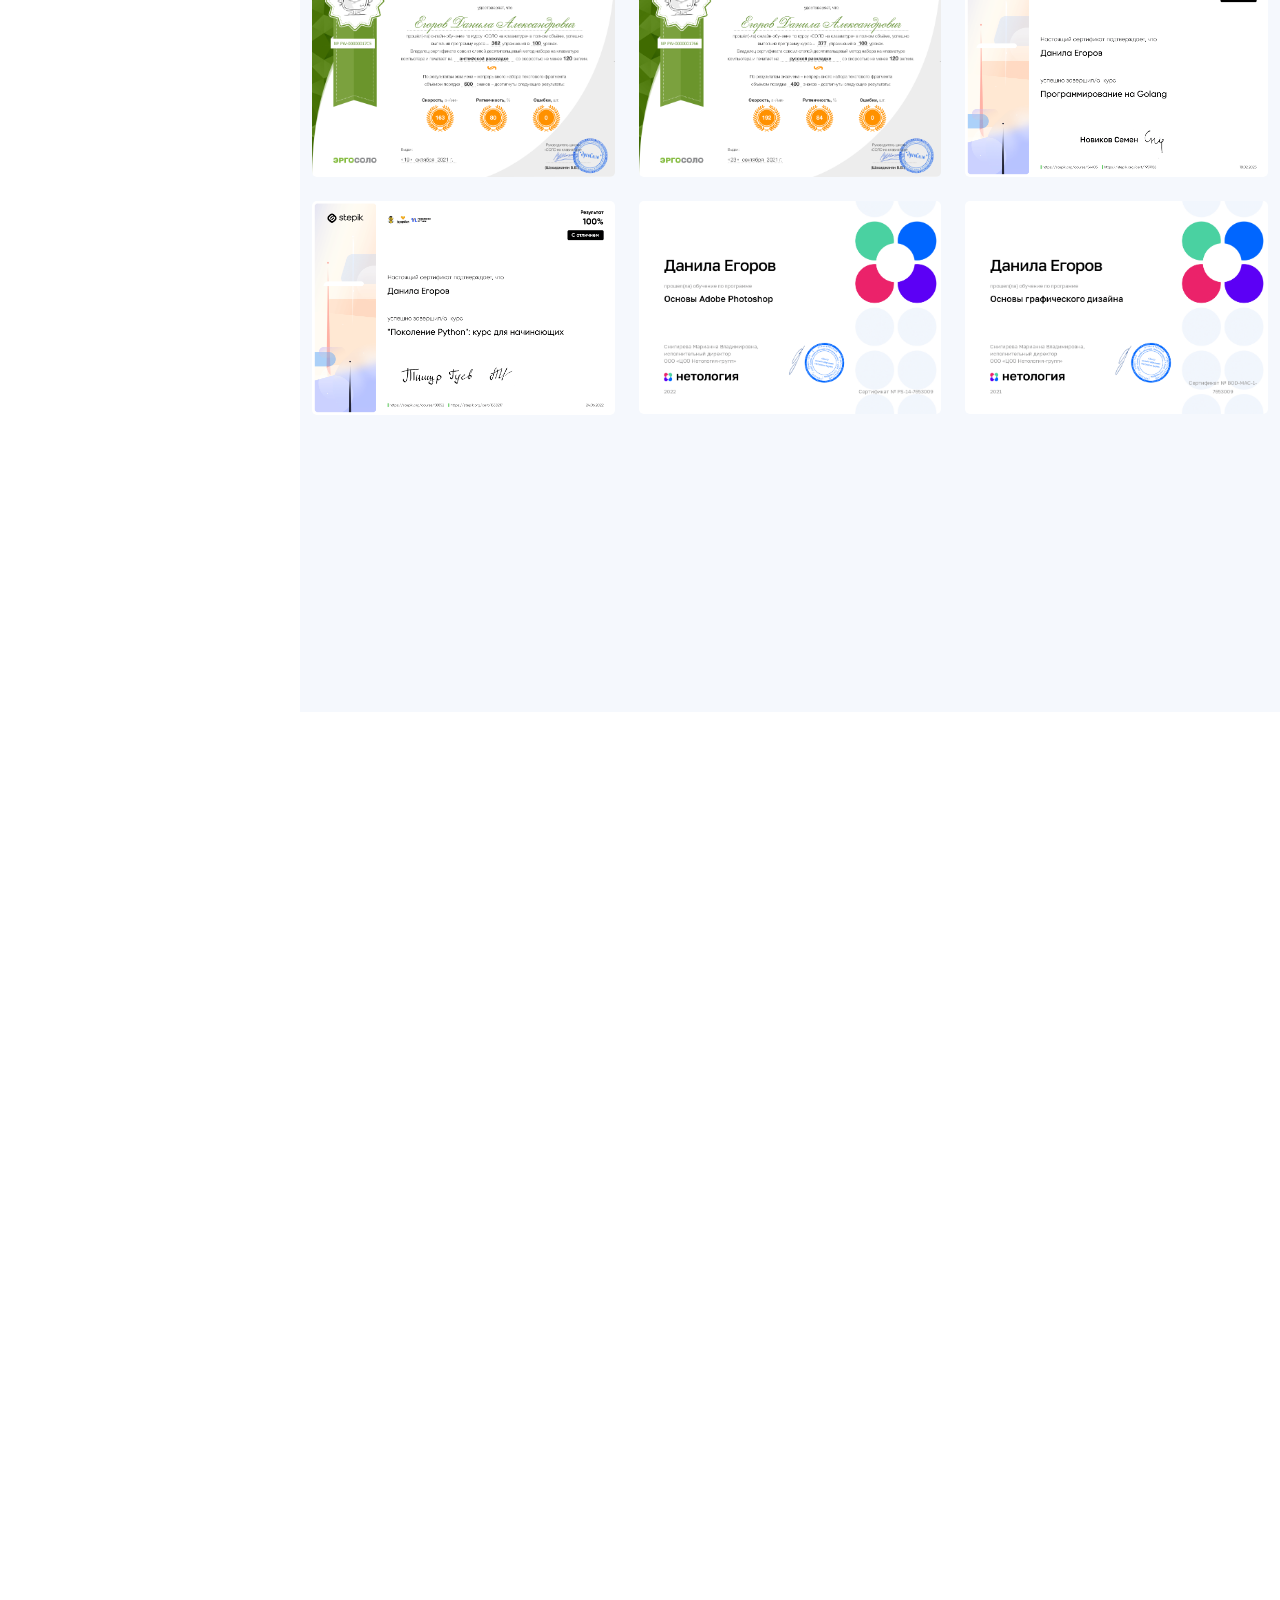
==== commit 896f6a43: "update job links F.A.C.C.T. переименовали в F6, так что обновил название и ссылки на работу" ====
--- a/index.html
+++ b/index.html
@@ -71,7 +71,7 @@
                      <div class="row">
                         <div class="col-lg-6">
                            <ul>
-                              <li><i class="bi bi-chevron-compact-right"></i> <strong>Место работы:</strong> <span><strong><a href="https://www.facct.ru/">F.A.C.C.T.</a></strong></span></li>
+                              <li><i class="bi bi-chevron-compact-right"></i> <strong>Место работы:</strong> <span><strong><a href="https://www.f6.ru/">F6</a></strong></span></li>
                               <li><i class="bi bi-chevron-compact-right"></i> <strong>День рождения:</strong> <span>8 Ноября</span></li>
                               <li><i class="bi bi-chevron-compact-right"></i> <strong>Телефон:</strong> <span>+7(985)xxx-xx-xx</span></li>
                               <li><i class="bi bi-chevron-compact-right"></i> <strong>Город:</strong> <span>Москва</span></li>
@@ -85,9 +85,9 @@
                         </div>
                      </div>
                      <p> 
-                     <p>Родился в Самаре, живу в Москве, работаю в <a href="https://www.facct.ru/">F.A.C.C.T.</a> учусь в <a href="https://www.mirea.ru/" target="_blank">МИРЭА</a>.</p>
+                     <p>Родился в Самаре, живу в Москве, работаю в <a href="https://www.f6.ru/">F6</a> учусь в <a href="https://www.mirea.ru/" target="_blank">МИРЭА</a>.</p>
                      Интересуюсь микросервисной архитектурой и параллелизмом. Веду <a href="https://vk.com/hud0shnik">книжный блог</a> и <a href="https://github.com/hud0shnik/telegram_go_bot" target="_blank">пишу Telegram-ботов</a>. 
-                     Играю на гитаре (электро и акустика), собираю кубик рубика 4х4 за две минуты. В свободное время занимаюсь пайкой, микроконтроллерами и фотографирую на плёнку.
+                     Играю на гитаре (электро и акустика), собираю кубик рубика 4х4 за две минуты. В свободное время занимаюсь пайкой, микроконтроллерами и фотографией на плёнку.
                      </p>
                   </div>
                </div>
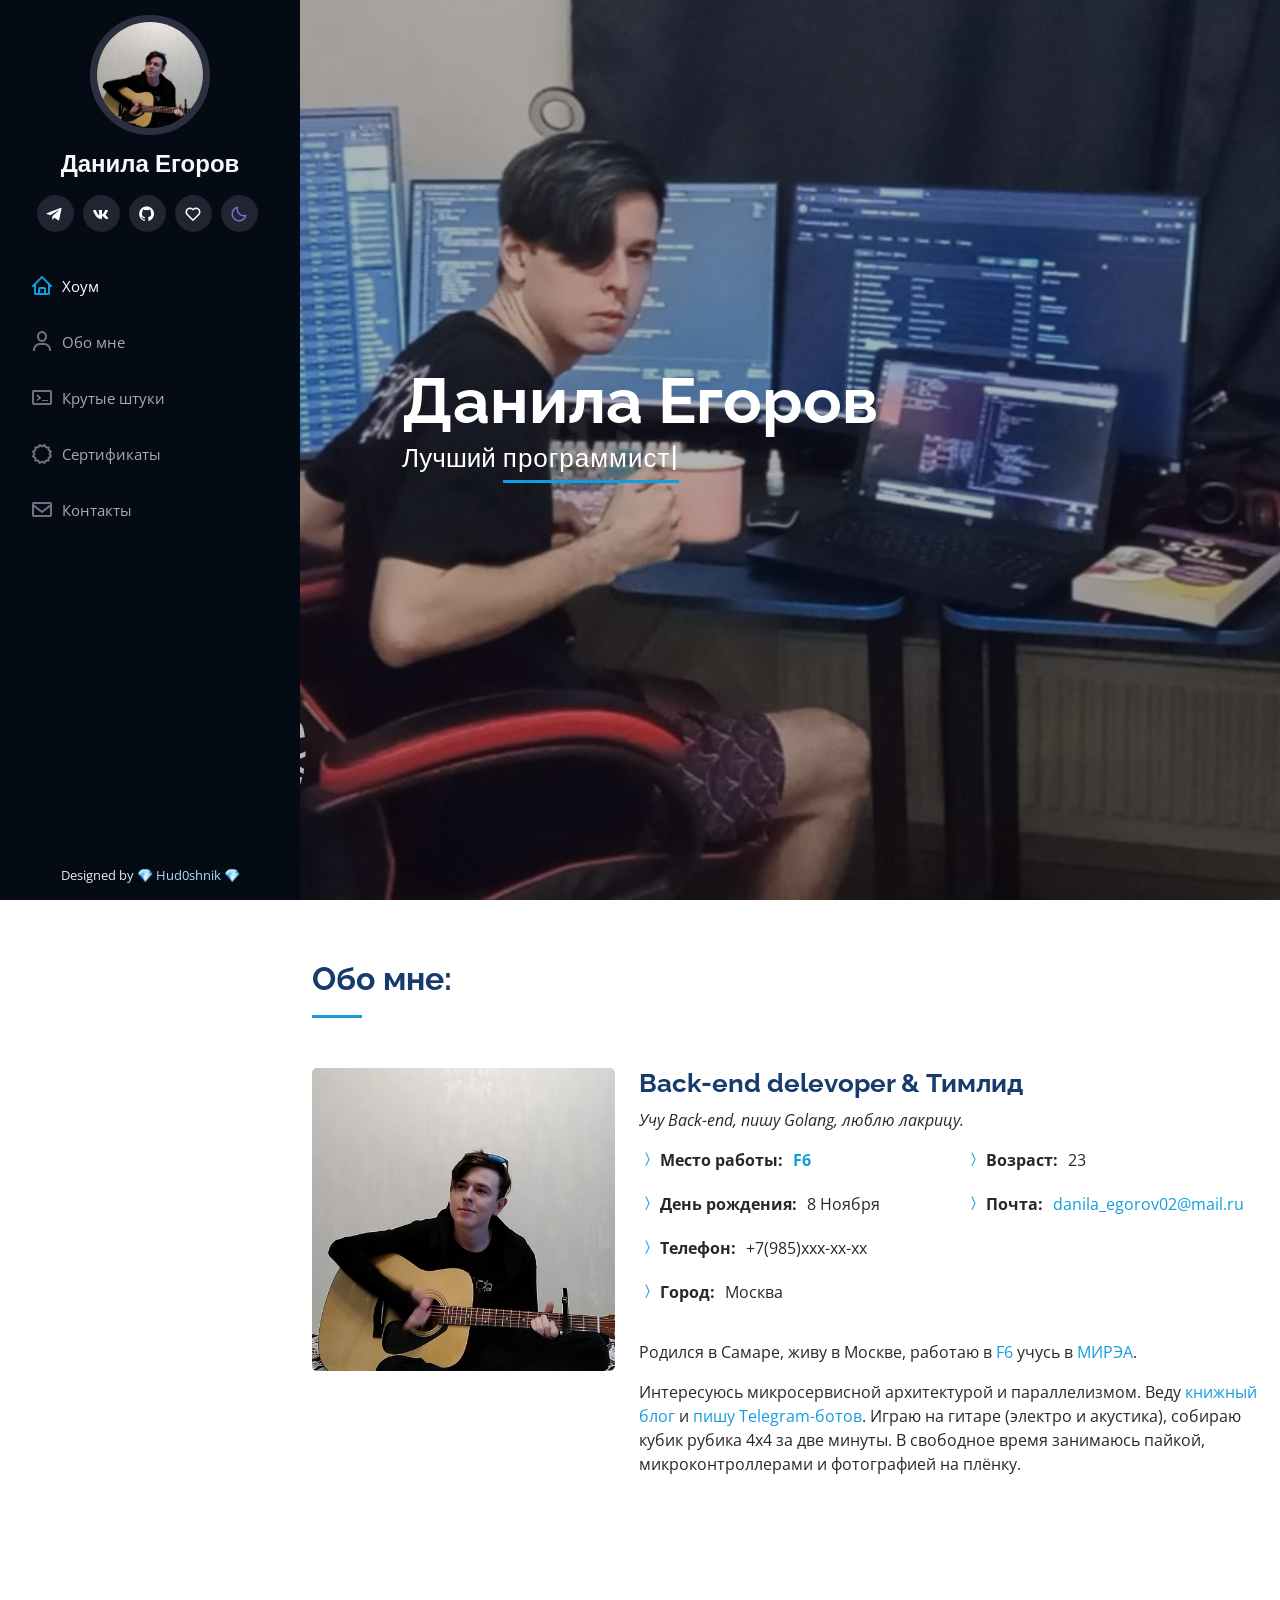
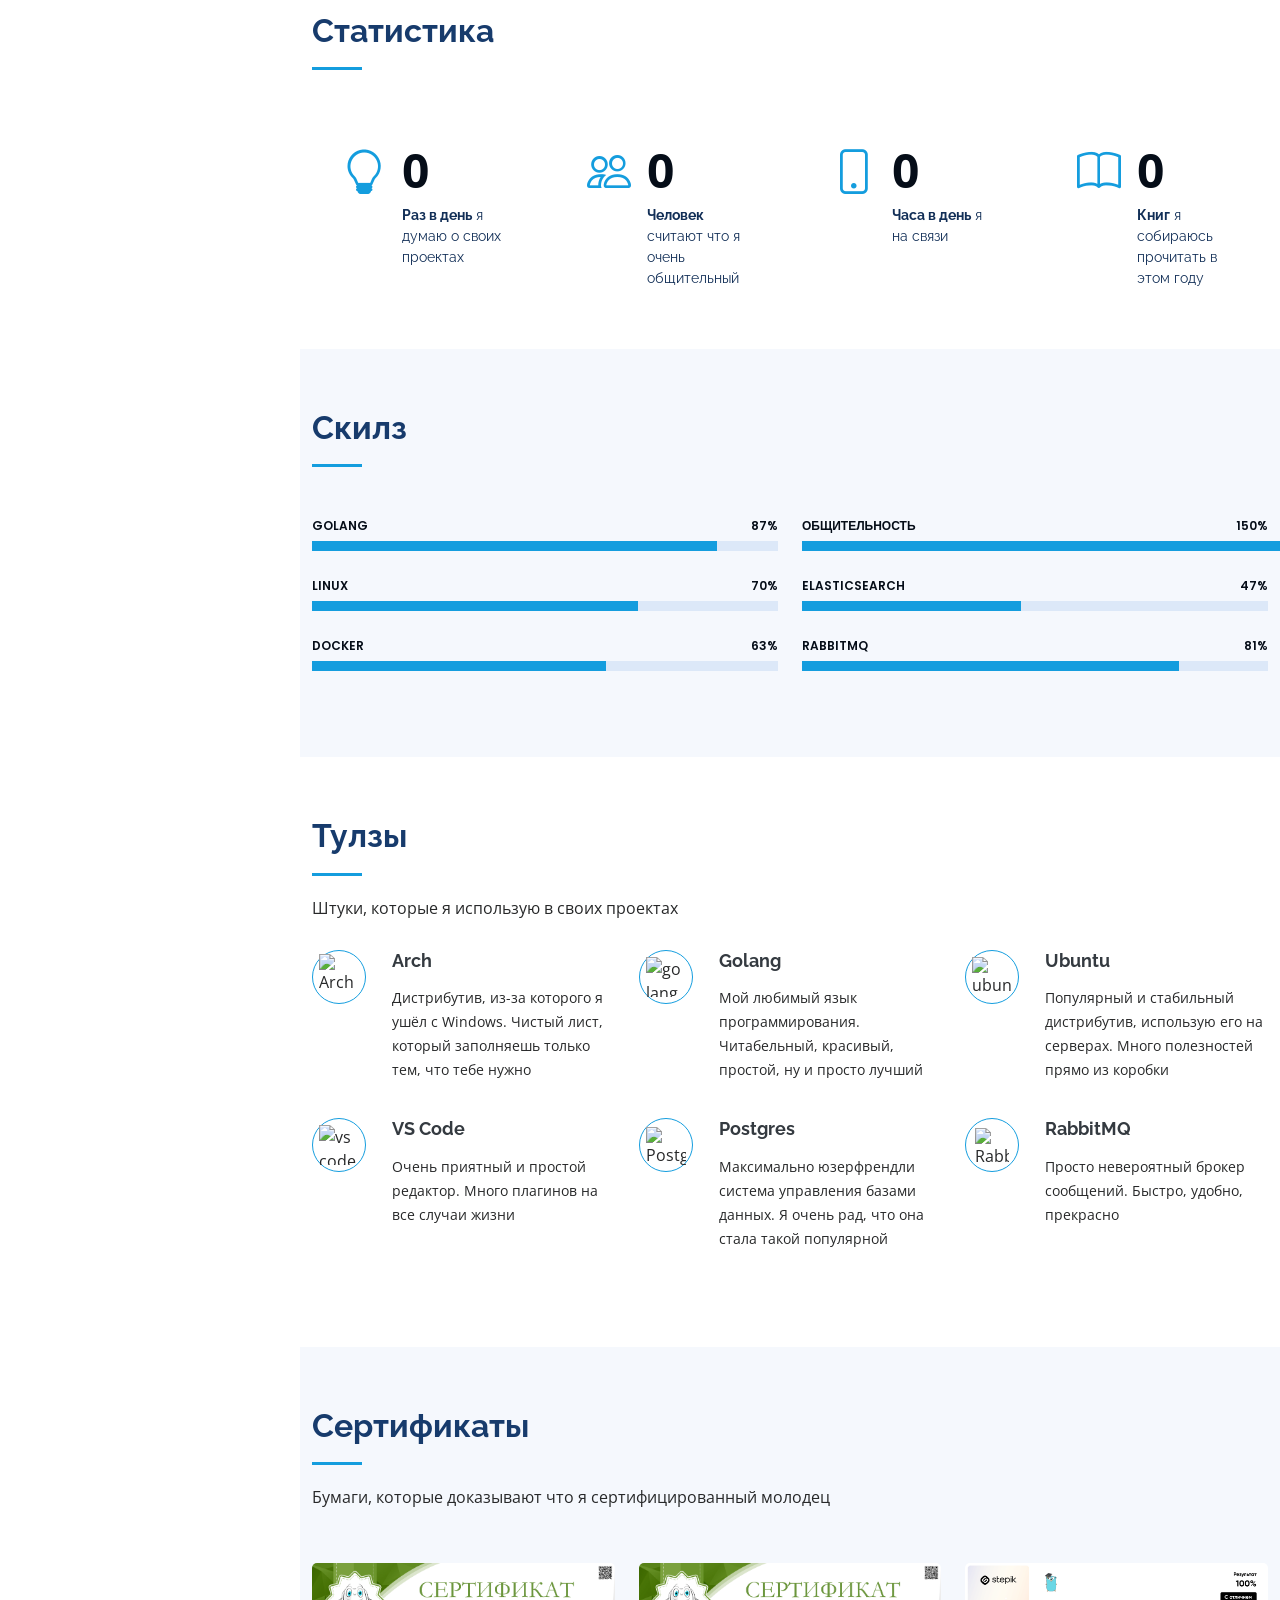
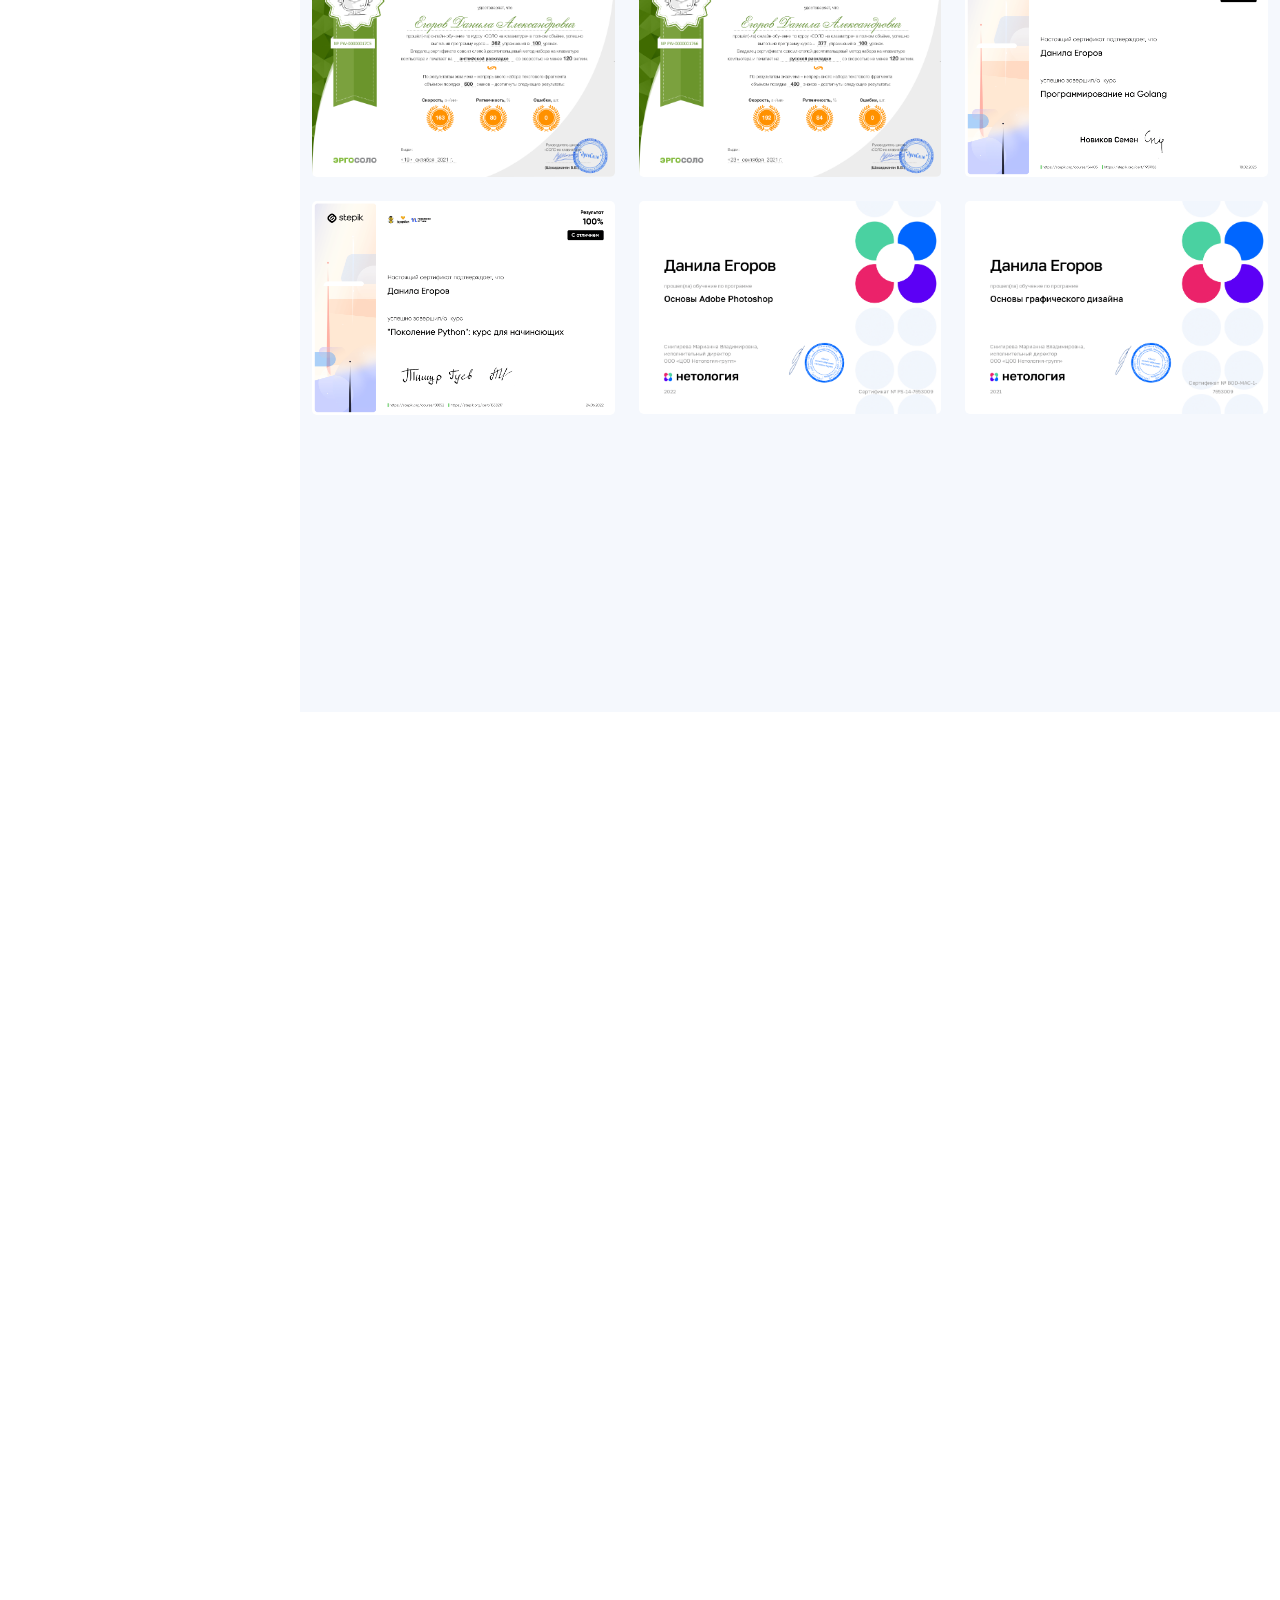
==== commit 12e621f0: "Актуализировал index" ====
--- a/index.html
+++ b/index.html
@@ -2,9 +2,9 @@
 <html lang="ru">
    <head>
       <meta charset="utf-8">
-      <title>Сайт Дани Егорова | 22 года принципиальности</title>
+      <title>Сайт Дани Егорова | 23 года принципиальности</title>
       <link href="https://fonts.googleapis.com/css?family=Open+Sans:300,300i,400,400i,600,600i,700,700i|Raleway:300,300i,400,400i,500,500i,600,600i,700,700i|Poppins:300,300i,400,400i,500,500i,600,600i,700,700i" rel="stylesheet">
-      <meta name="keywords" content="Данила, Егоров, Даня, hudoshnik, hud0shnik, hud0shnik, Данечка, самый умный и красивый">
+      <meta name="keywords" content="Данила, Егоров, Даня, hudoshnik, hud0shnik_, hud0shnik, Данечка, самый умный и красивый">
       <link href="files/extensions/bootstrap-icons/bootstrap-icons.css" rel="stylesheet">
       <link href="files/extensions/bootstrap/css/bootstrap.min.css" rel="stylesheet">
       <link href="files/extensions/boxicons/css/boxicons.min.css" rel="stylesheet">
@@ -79,7 +79,7 @@
                         </div>
                         <div class="col-lg-6">
                            <ul>
-                              <li><i class="bi bi-chevron-compact-right"></i> <strong>Возраст:</strong> <span>22</span></li>
+                              <li><i class="bi bi-chevron-compact-right"></i> <strong>Возраст:</strong><span>23</span></li>
                               <li><i class="bi bi-chevron-compact-right"></i> <strong>Почта:</strong> <span><a href="mailto:danila_egorov02@mail.ru">danila_egorov02@mail.ru</a></span></li>
                            </ul>
                         </div>
@@ -110,7 +110,7 @@
                   <div class="col-lg-3 col-md-6 d-md-flex align-items-md-stretch" data-aos="fade-up" data-aos-delay="100">
                      <div class="count-box">
                         <i class="bi bi-people"></i>
-                        <span data-purecounter-start="0" data-purecounter-end="80" data-purecounter-duration="1" class="purecounter"></span>
+                        <span data-purecounter-start="0" data-purecounter-end="86" data-purecounter-duration="1" class="purecounter"></span>
                         <p><strong>Человек</strong> считают что я очень общительный</p>
                      </div>
                   </div>
@@ -140,9 +140,9 @@
                <div class="row skills-content">
                   <div class="col-lg-6" data-aos="fade-up">
                      <div class="progress">
-                        <span class="skill">Golang <i class="val">85%</i></span>
-                        <div class="progress-bar-wrap">
-                           <div class="progress-bar" role="progressbar" aria-valuenow="85" aria-valuemin="0" aria-valuemax="100"></div>
+                        <span class="skill">Golang <i class="val">87%</i></span>
+                        <div class="progress-bar-wrap">
+                           <div class="progress-bar" role="progressbar" aria-valuenow="87" aria-valuemin="0" aria-valuemax="100"></div>
                         </div>
                      </div>
                      <div class="progress">
@@ -172,9 +172,9 @@
                         </div>
                      </div>
                      <div class="progress">
-                        <span class="skill">RabbitMQ<i class="val">71%</i></span>
-                        <div class="progress-bar-wrap">
-                           <div class="progress-bar" role="progressbar" aria-valuenow="71" aria-valuemin="0" aria-valuemax="100"></div>
+                        <span class="skill">RabbitMQ<i class="val">81%</i></span>
+                        <div class="progress-bar-wrap">
+                           <div class="progress-bar" role="progressbar" aria-valuenow="81" aria-valuemin="0" aria-valuemax="100"></div>
                         </div>
                      </div>
                   </div>
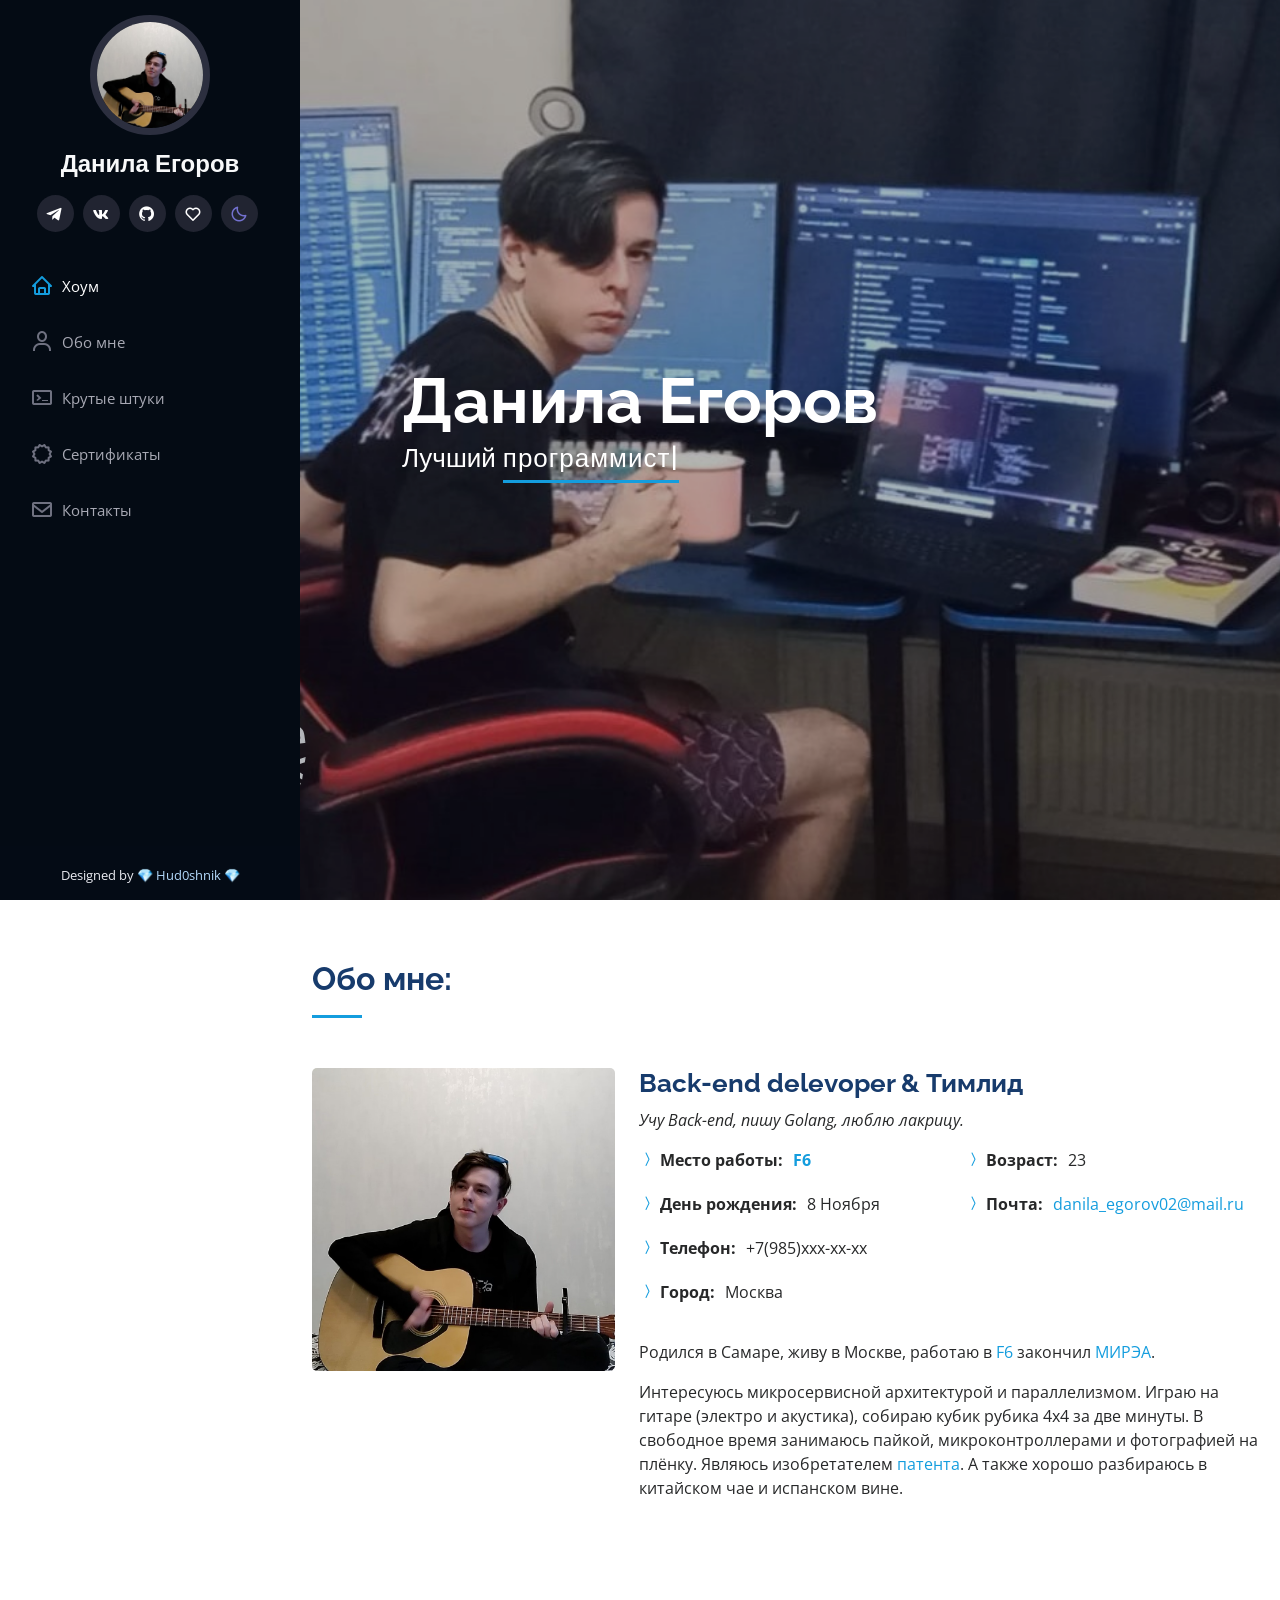
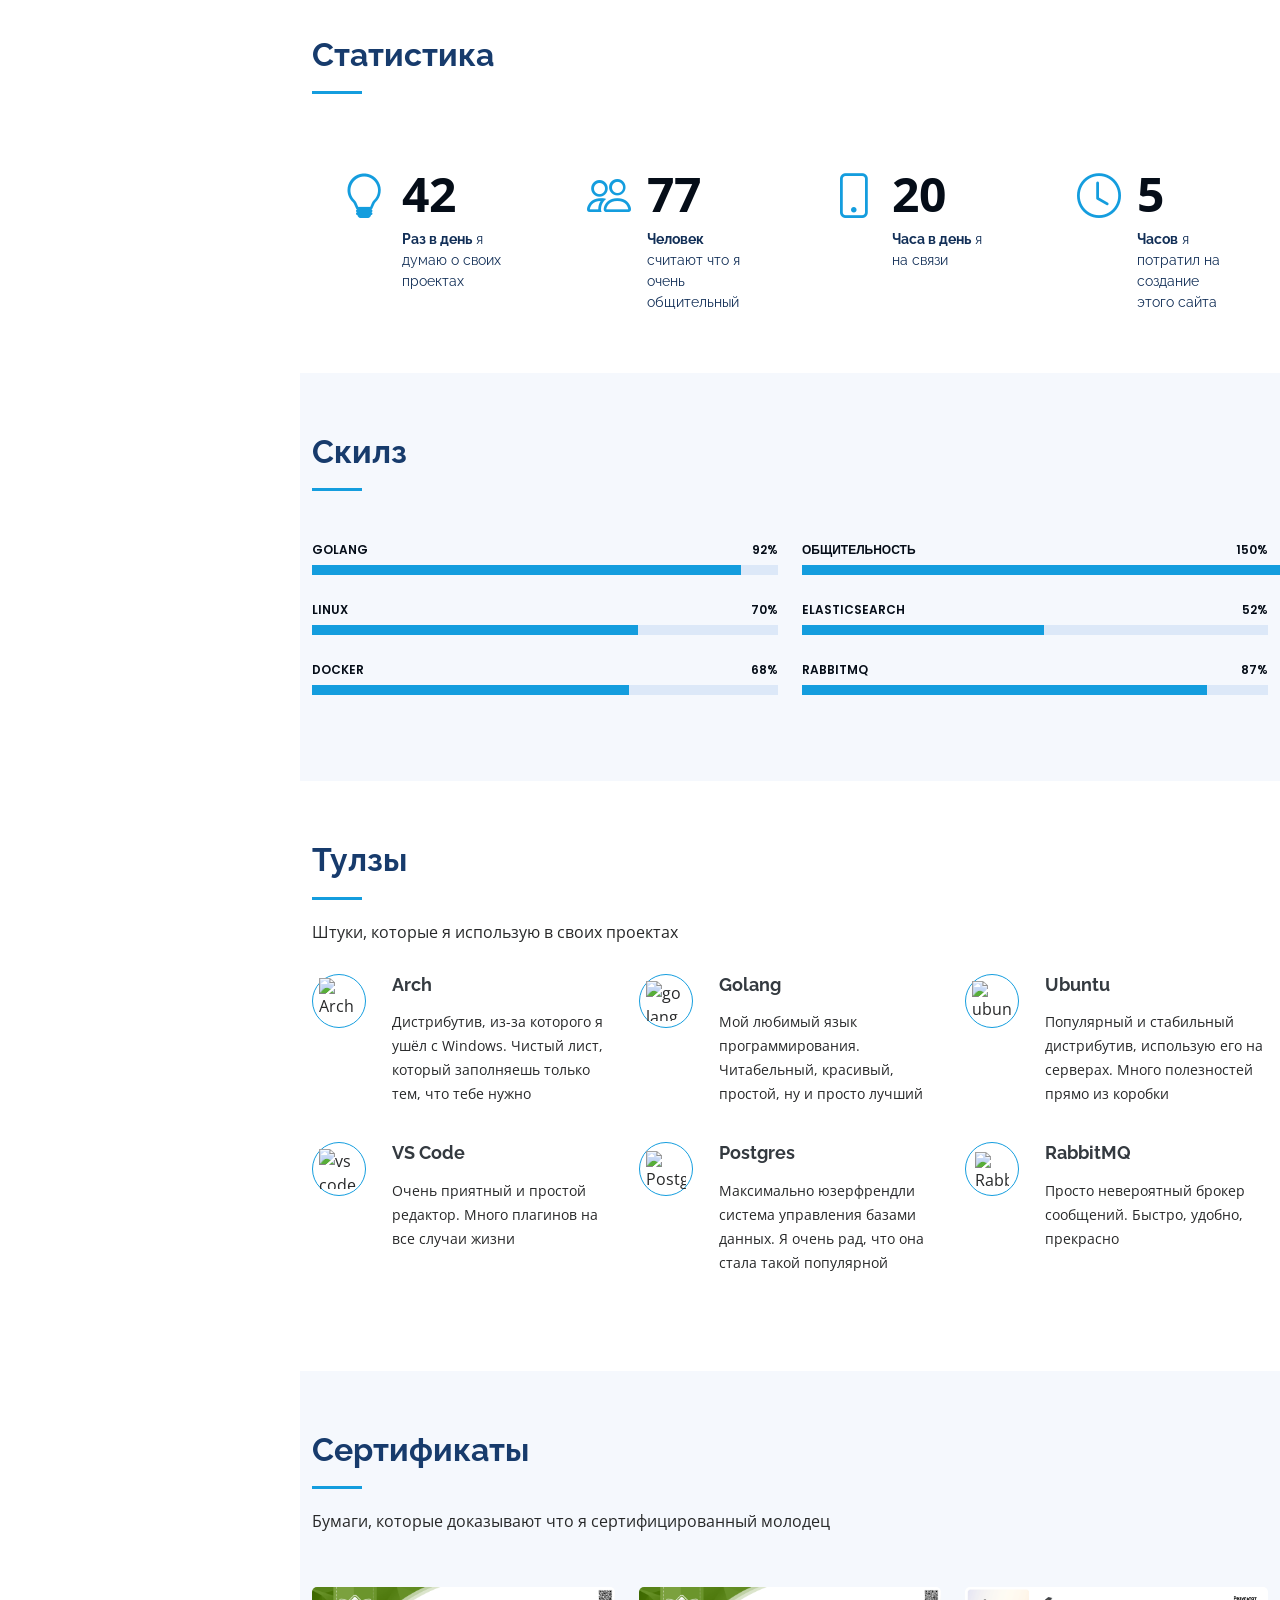
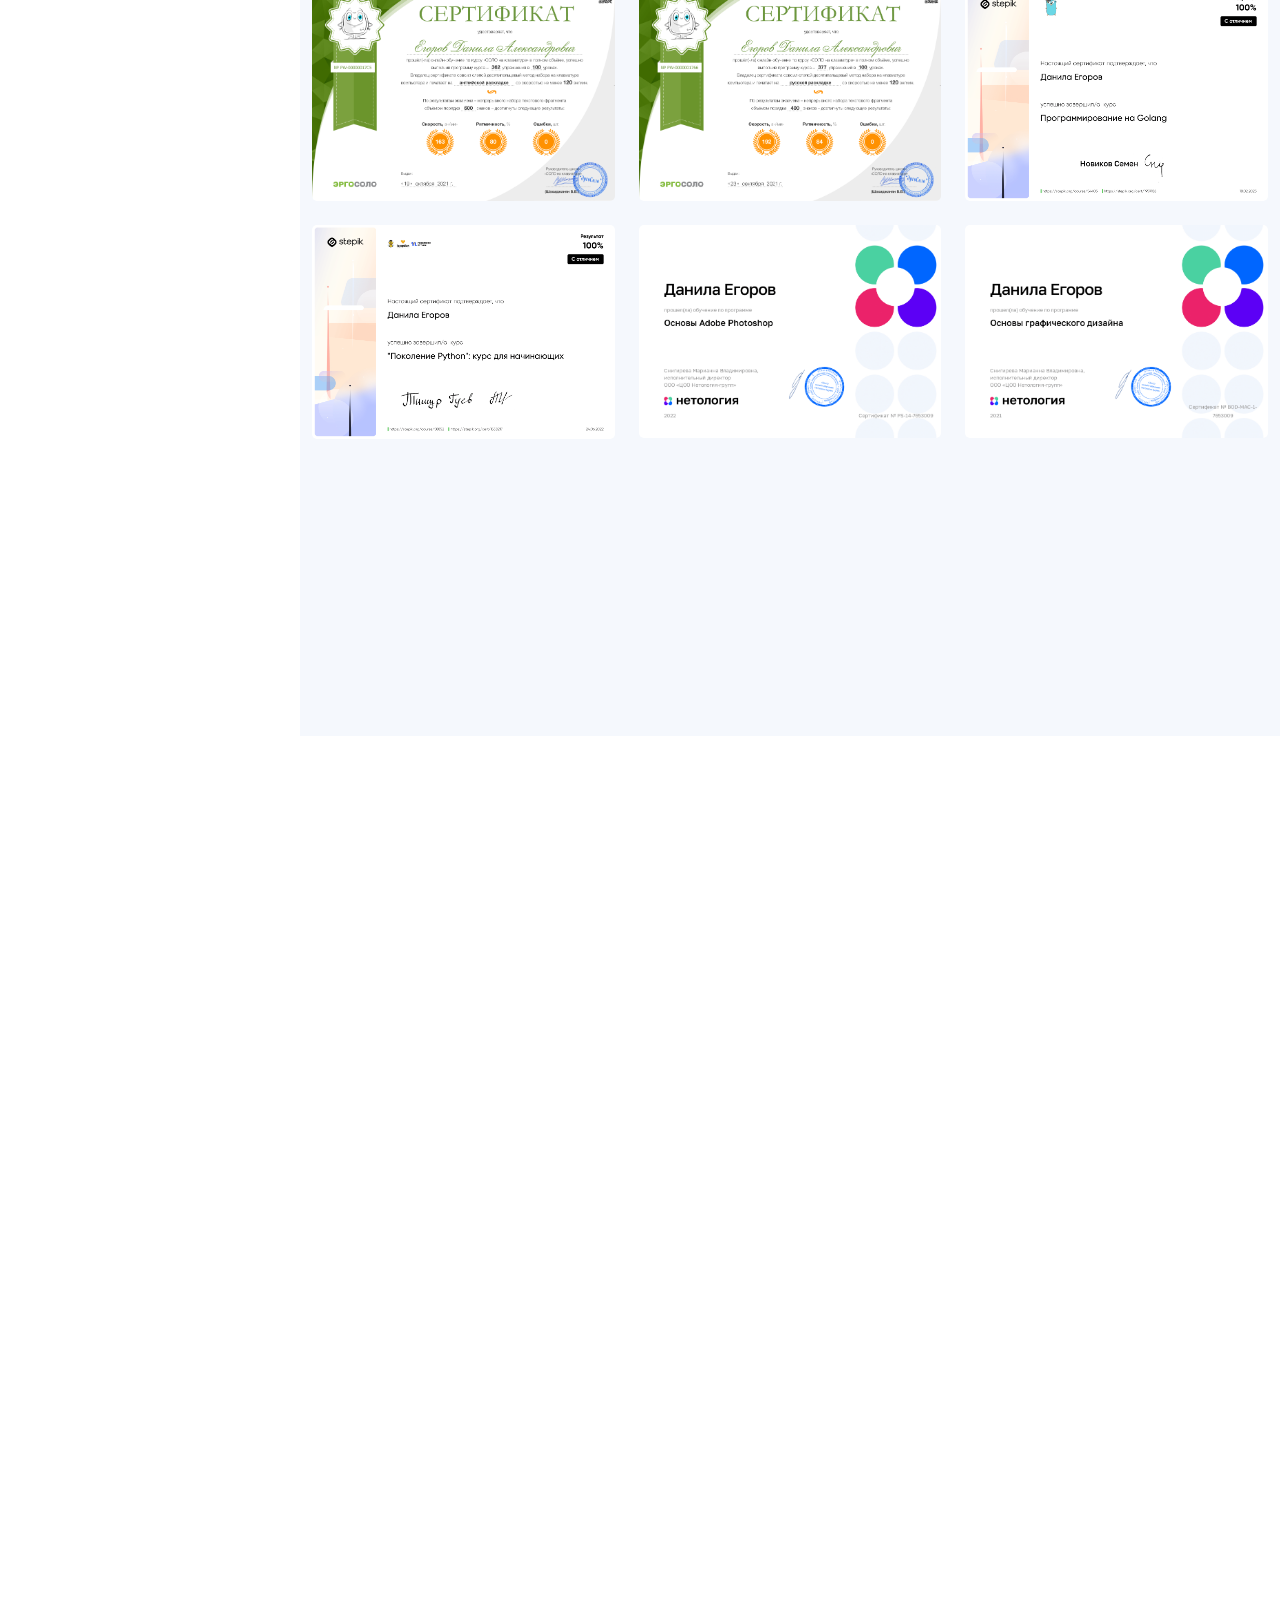
==== commit 46e003b9: "actualize index Давно не обновлял" ====
--- a/index.html
+++ b/index.html
@@ -85,9 +85,8 @@
                         </div>
                      </div>
                      <p> 
-                     <p>Родился в Самаре, живу в Москве, работаю в <a href="https://www.f6.ru/">F6</a> учусь в <a href="https://www.mirea.ru/" target="_blank">МИРЭА</a>.</p>
-                     Интересуюсь микросервисной архитектурой и параллелизмом. Веду <a href="https://vk.com/hud0shnik">книжный блог</a> и <a href="https://github.com/hud0shnik/telegram_go_bot" target="_blank">пишу Telegram-ботов</a>. 
-                     Играю на гитаре (электро и акустика), собираю кубик рубика 4х4 за две минуты. В свободное время занимаюсь пайкой, микроконтроллерами и фотографией на плёнку.
+                     <p>Родился в Самаре, живу в Москве, работаю в <a href="https://www.f6.ru/">F6</a> закончил <a href="https://www.mirea.ru/" target="_blank">МИРЭА</a>.</p>
+                     Интересуюсь микросервисной архитектурой и параллелизмом. Играю на гитаре (электро и акустика), собираю кубик рубика 4х4 за две минуты. В свободное время занимаюсь пайкой, микроконтроллерами и фотографией на плёнку. Являюсь изобретателем <a href="https://www.eapo.org/pubservices/info/publications/pub?ipType=InventionPublication&documentCode=B1&publicationDate=2025.08.28&region=EA&applicationNumber=202590895">патента</a>. А также хорошо разбираюсь в китайском чае и испанском вине.
                      </p>
                   </div>
                </div>
@@ -110,7 +109,7 @@
                   <div class="col-lg-3 col-md-6 d-md-flex align-items-md-stretch" data-aos="fade-up" data-aos-delay="100">
                      <div class="count-box">
                         <i class="bi bi-people"></i>
-                        <span data-purecounter-start="0" data-purecounter-end="86" data-purecounter-duration="1" class="purecounter"></span>
+                        <span data-purecounter-start="0" data-purecounter-end="87" data-purecounter-duration="1" class="purecounter"></span>
                         <p><strong>Человек</strong> считают что я очень общительный</p>
                      </div>
                   </div>
@@ -123,9 +122,9 @@
                   </div>
                   <div class="col-lg-3 col-md-6 d-md-flex align-items-md-stretch" data-aos="fade-up" data-aos-delay="300">
                      <div class="count-box">
-                        <i class="bi bi-book"></i>
-                        <span data-purecounter-start="0" data-purecounter-end="15" data-purecounter-duration="1" class="purecounter"></span>
-                        <p><strong>Книг</strong> я собираюсь прочитать в этом году</p>
+                        <i class="bi bi-clock"></i>
+                        <span data-purecounter-start="0" data-purecounter-end="6" data-purecounter-duration="1" class="purecounter"></span>
+                        <p><strong>Часов</strong> я потратил на создание этого сайта</p>
                      </div>
                   </div>
                </div>
@@ -140,41 +139,41 @@
                <div class="row skills-content">
                   <div class="col-lg-6" data-aos="fade-up">
                      <div class="progress">
-                        <span class="skill">Golang <i class="val">87%</i></span>
+                        <span class="skill">Golang <i class="val">92%</i></span>
+                        <div class="progress-bar-wrap">
+                           <div class="progress-bar" role="progressbar" aria-valuenow="92" aria-valuemin="0" aria-valuemax="100"></div>
+                        </div>
+                     </div>
+                     <div class="progress">
+                        <span class="skill">Linux<i class="val">70%</i></span>
+                        <div class="progress-bar-wrap">
+                           <div class="progress-bar" role="progressbar" aria-valuenow="70" aria-valuemin="0" aria-valuemax="100"></div>
+                        </div>
+                     </div>
+                     <div class="progress">
+                        <span class="skill">Docker<i class="val">68%</i></span>
+                        <div class="progress-bar-wrap">
+                           <div class="progress-bar" role="progressbar" aria-valuenow="68" aria-valuemin="0" aria-valuemax="100"></div>
+                        </div>
+                     </div>
+                  </div>
+                  <div class="col-lg-6" data-aos="fade-up" data-aos-delay="100">
+                     <div class="progress">
+                        <span class="skill">общительность<i class="val">150%</i></span>
+                        <div class="progress-bar-wrap">
+                           <div class="progress-bar" role="progressbar" style="position: absolute" aria-valuenow="150" aria-valuemin="50" aria-valuemax="100"></div>
+                        </div>
+                     </div>
+                     <div class="progress">
+                        <span class="skill">Elasticsearch<i class="val">52%</i></span>
+                        <div class="progress-bar-wrap">
+                           <div class="progress-bar" role="progressbar" aria-valuenow="52" aria-valuemin="0" aria-valuemax="100"></div>
+                        </div>
+                     </div>
+                     <div class="progress">
+                        <span class="skill">RabbitMQ<i class="val">87%</i></span>
                         <div class="progress-bar-wrap">
                            <div class="progress-bar" role="progressbar" aria-valuenow="87" aria-valuemin="0" aria-valuemax="100"></div>
-                        </div>
-                     </div>
-                     <div class="progress">
-                        <span class="skill">Linux<i class="val">70%</i></span>
-                        <div class="progress-bar-wrap">
-                           <div class="progress-bar" role="progressbar" aria-valuenow="70" aria-valuemin="0" aria-valuemax="100"></div>
-                        </div>
-                     </div>
-                     <div class="progress">
-                        <span class="skill">Docker<i class="val">63%</i></span>
-                        <div class="progress-bar-wrap">
-                           <div class="progress-bar" role="progressbar" aria-valuenow="63" aria-valuemin="0" aria-valuemax="100"></div>
-                        </div>
-                     </div>
-                  </div>
-                  <div class="col-lg-6" data-aos="fade-up" data-aos-delay="100">
-                     <div class="progress">
-                        <span class="skill">общительность<i class="val">150%</i></span>
-                        <div class="progress-bar-wrap">
-                           <div class="progress-bar" role="progressbar" style="position: absolute" aria-valuenow="150" aria-valuemin="50" aria-valuemax="100"></div>
-                        </div>
-                     </div>
-                     <div class="progress">
-                        <span class="skill">Elasticsearch<i class="val">47%</i></span>
-                        <div class="progress-bar-wrap">
-                           <div class="progress-bar" role="progressbar" aria-valuenow="47" aria-valuemin="0" aria-valuemax="100"></div>
-                        </div>
-                     </div>
-                     <div class="progress">
-                        <span class="skill">RabbitMQ<i class="val">81%</i></span>
-                        <div class="progress-bar-wrap">
-                           <div class="progress-bar" role="progressbar" aria-valuenow="81" aria-valuemin="0" aria-valuemax="100"></div>
                         </div>
                      </div>
                   </div>
